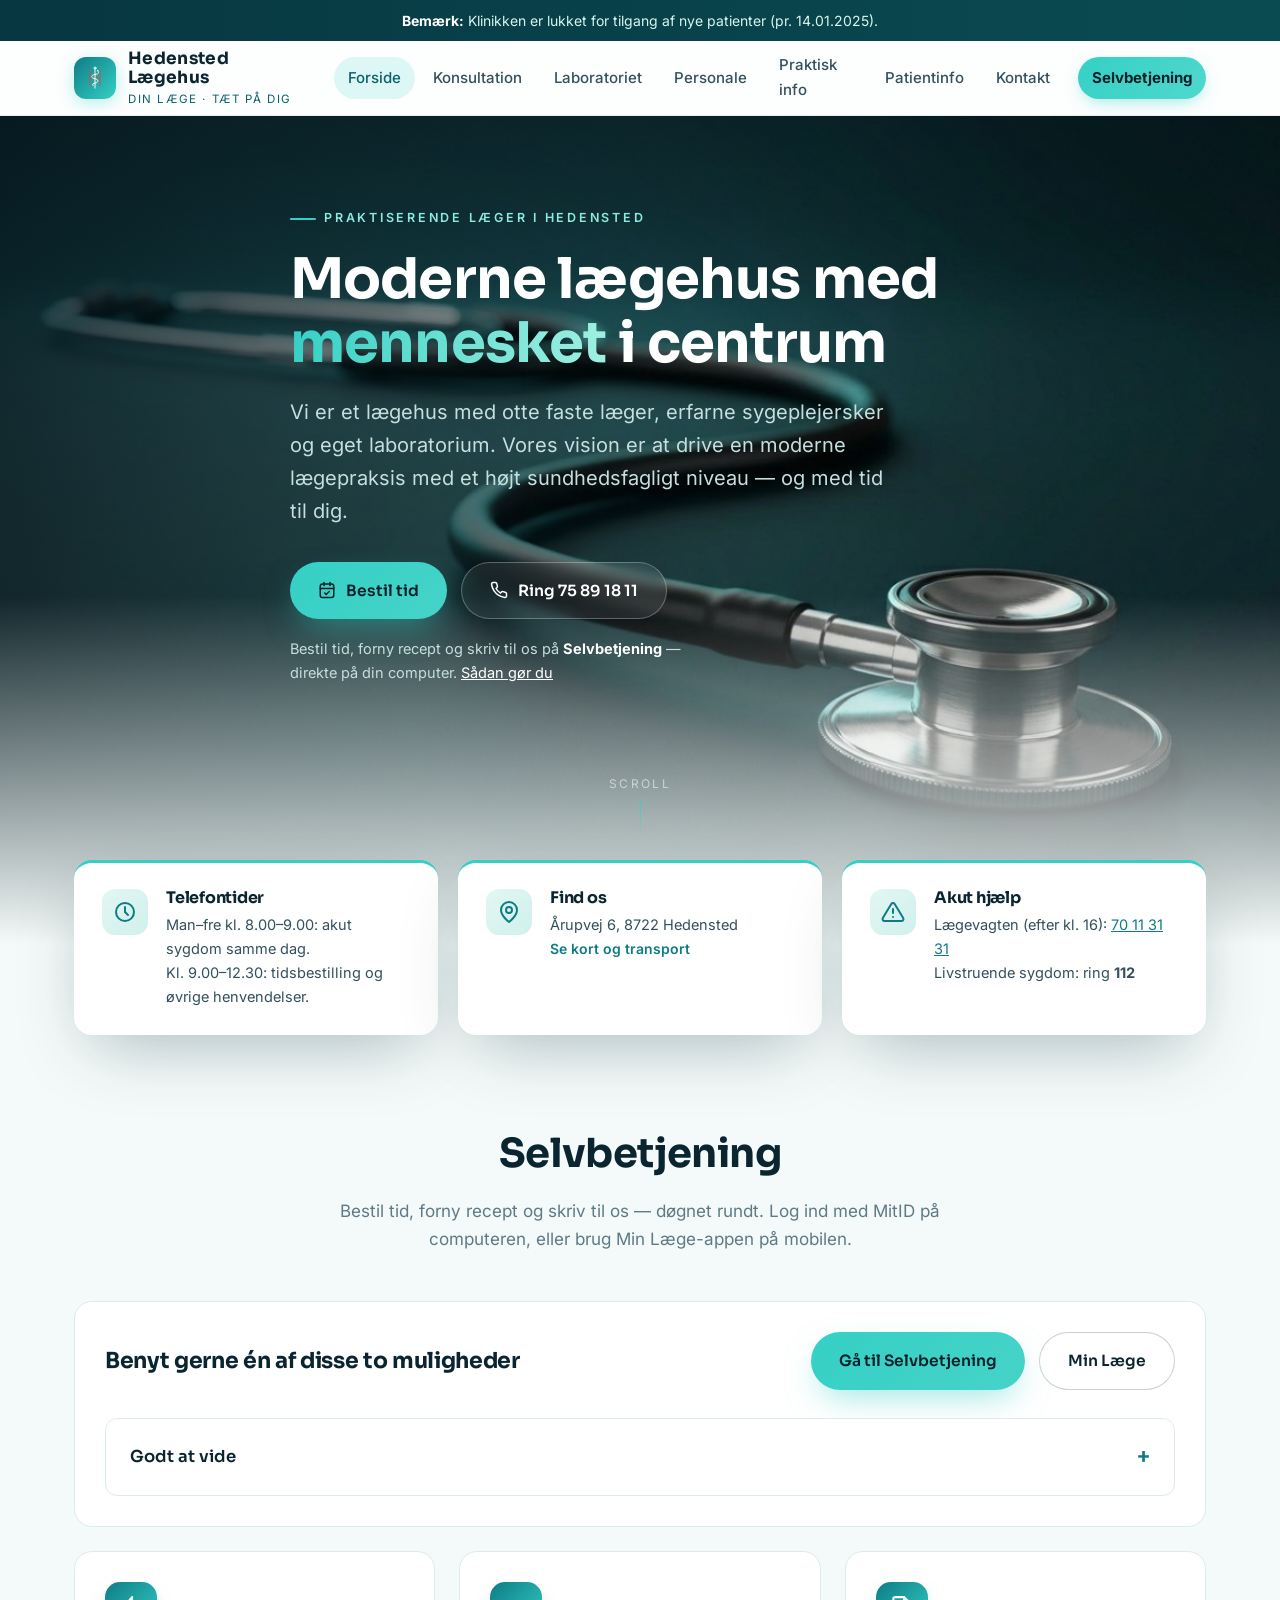
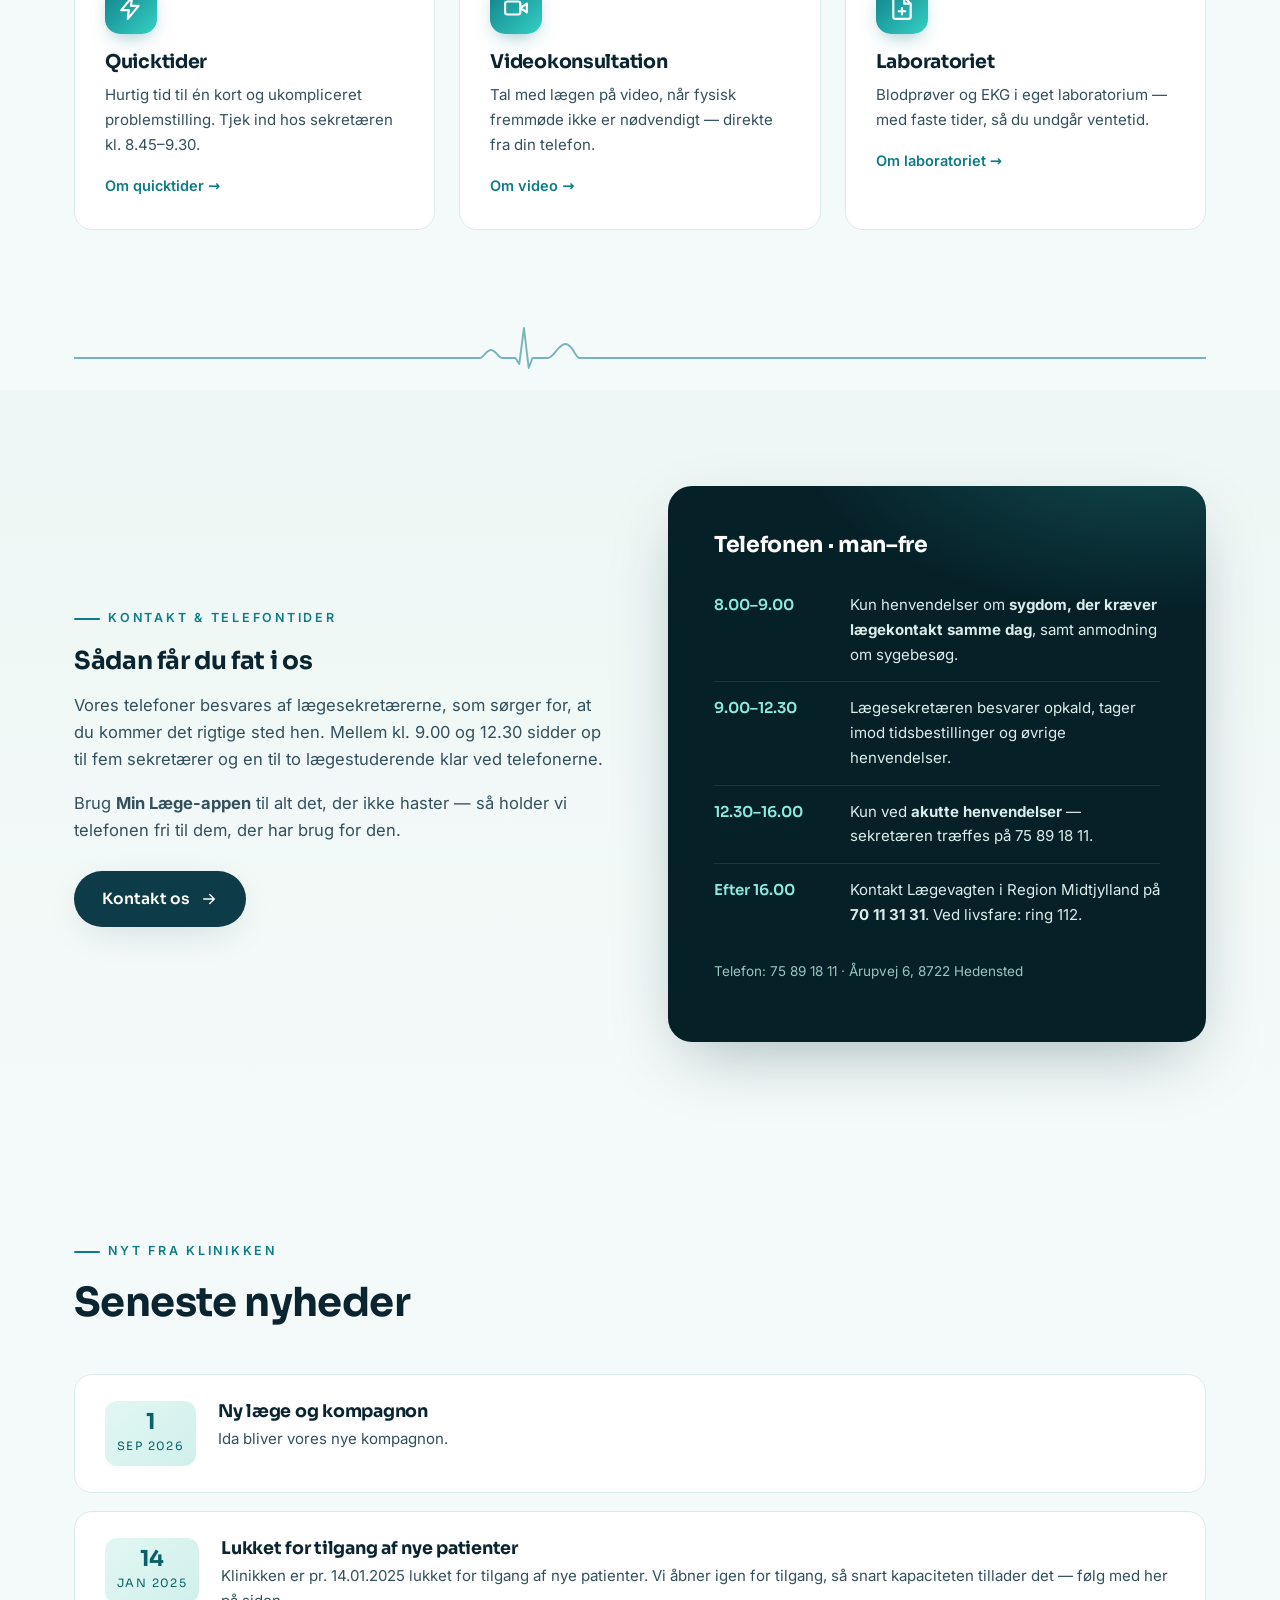
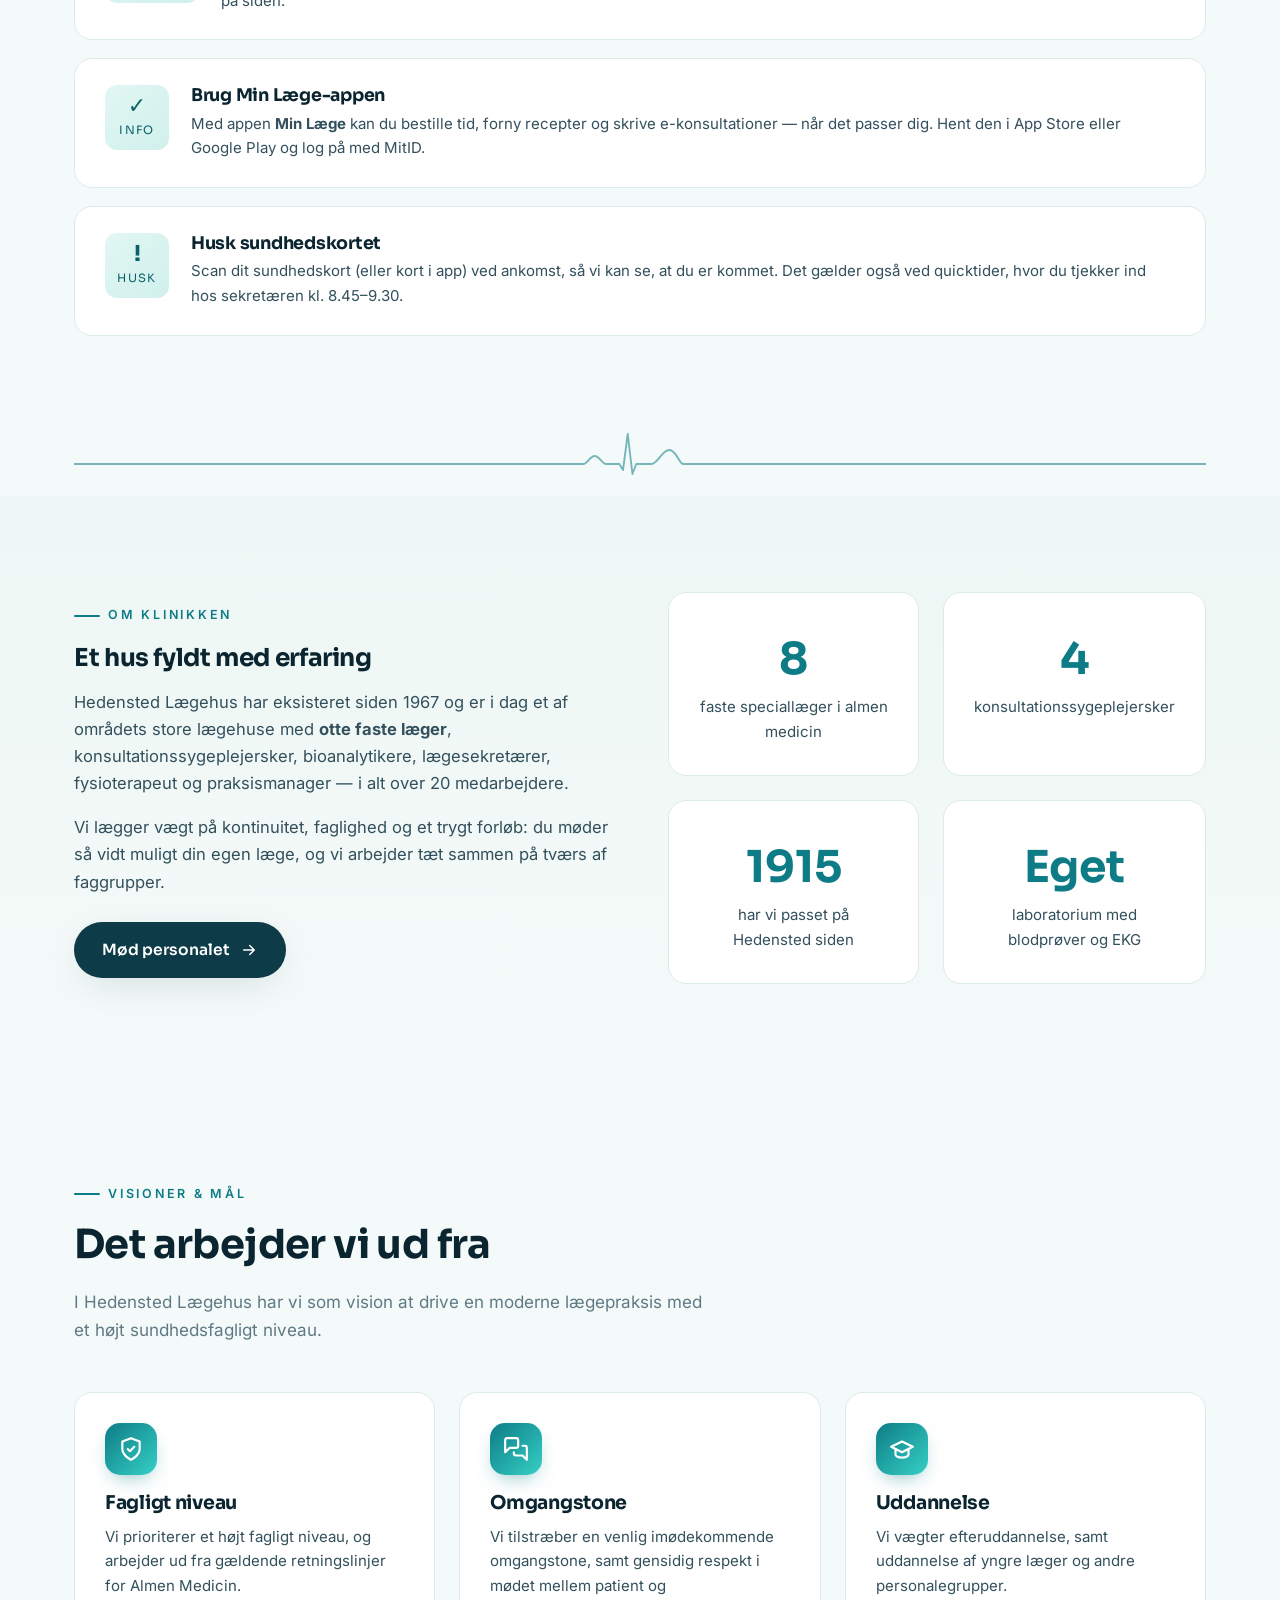
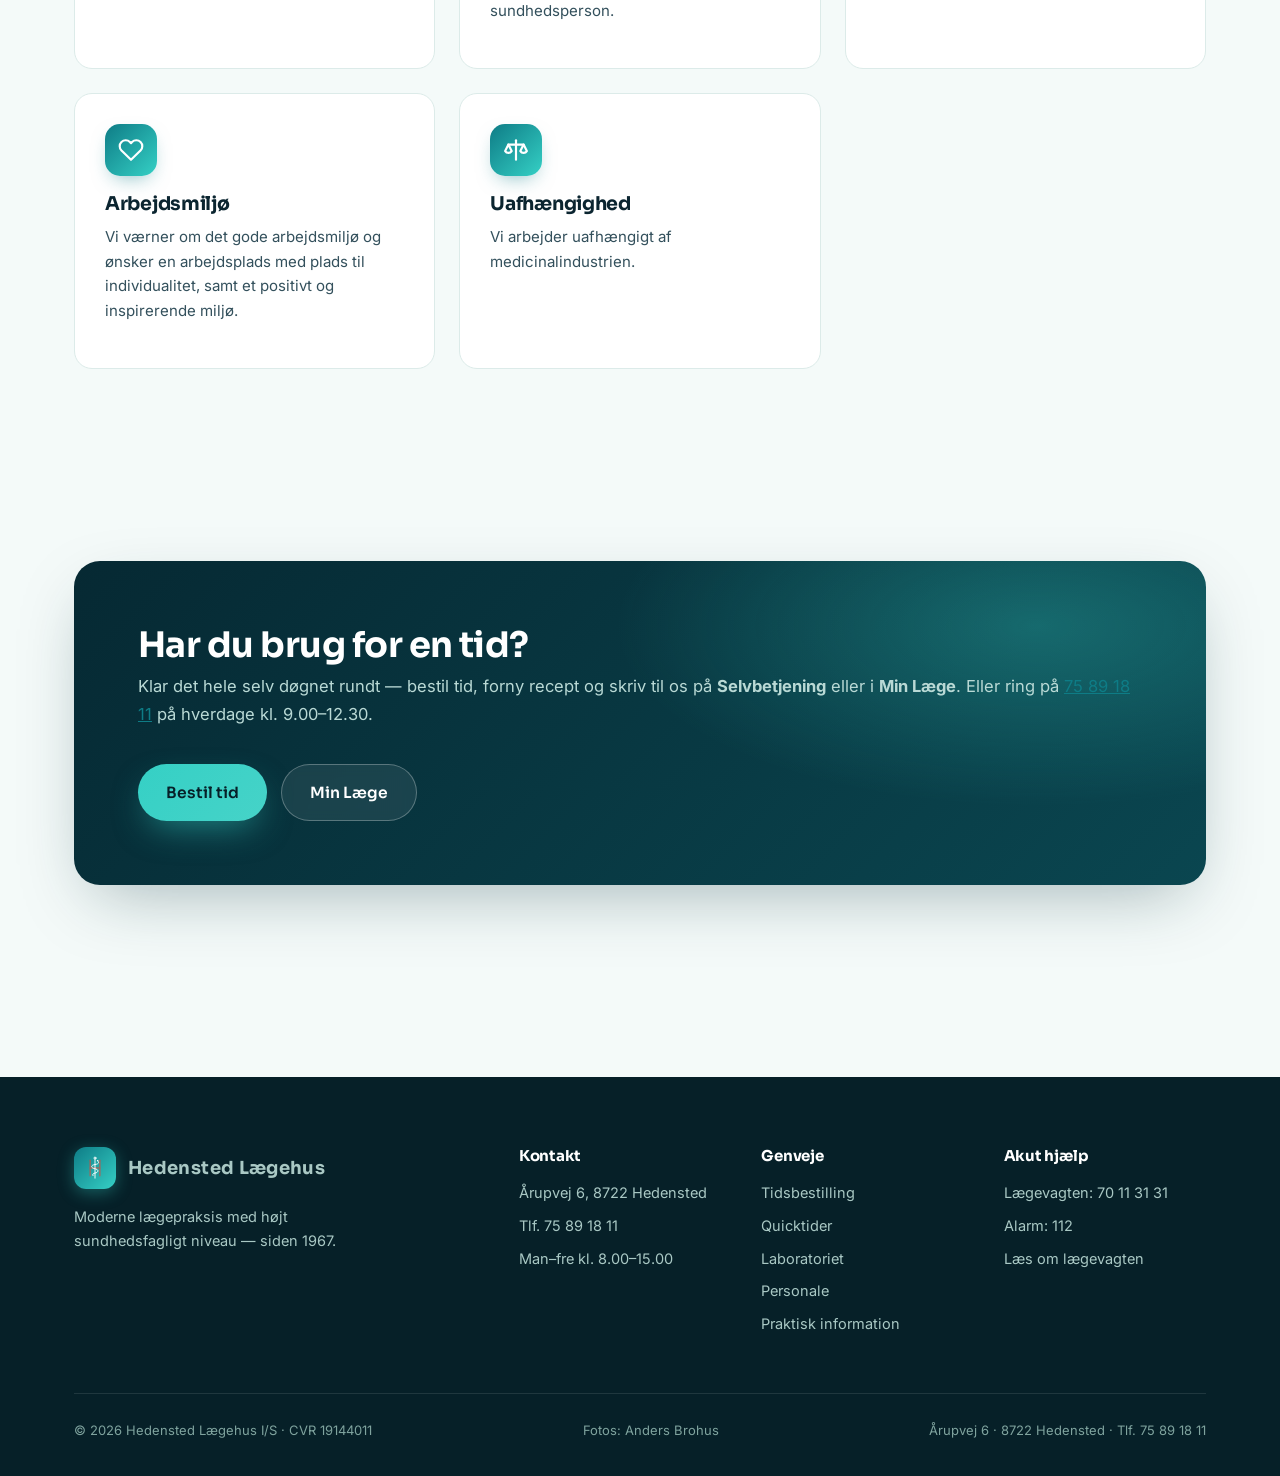
==== index.html @ 49f2733b "Logo: rødligt H-vandmærke bag æskulapstaven Staven er uændret (slank hvid streg); bag den ligger nu " ====
<!DOCTYPE html>
<html lang="da">
<head>
  <meta charset="utf-8">
  <meta name="viewport" content="width=device-width, initial-scale=1">
  <title>Hedensted Lægehus — Din praktiserende læge i Hedensted</title>
  <meta name="description" content="Hedensted Lægehus er en moderne lægepraksis på Årupvej 6 i Hedensted. Bestil tid, forny recept eller kontakt os på 75 89 18 11.">
  <link rel="icon" type="image/svg+xml" href="assets/favicon.svg">
  <link rel="stylesheet" href="css/fonts.css">
  <link rel="stylesheet" href="css/style.css">
</head>
<body>
  <a class="skip-link" href="#main">Spring til indhold</a>

  <div class="alert-bar" data-ticker>
    <strong>Bemærk:</strong> Klinikken er lukket for tilgang af nye patienter (pr. 14.01.2025).
  </div>

  <header class="site-header">
    <div class="wrap header-inner">
      <a class="brand" href="index.html">
        <span class="brand-mark" aria-hidden="true">
          <svg viewBox="0 0 40 52" fill="none" stroke-linecap="round" stroke-linejoin="round"><g stroke="#d24d3e" stroke-width="3.2" opacity="0.65"><path d="M9.5 9 V43"/><path d="M30.5 9 V43"/><path d="M9.5 26 H30.5"/></g><g stroke="#fff" stroke-width="2" transform="translate(8,0)"><circle cx="12" cy="4.5" r="2.2"/><path d="M12 6.7 V48"/><path d="M17.5 10.5 C22 13 20.5 17.5 12 18.5 C4.5 19.4 3 23.5 7 26 C10 27.8 16.5 27.5 18 31 C19.3 34.2 15.5 36.5 12 37 C8.5 37.5 5.5 39.5 7.5 42.5"/><circle cx="17.5" cy="10" r="0.4"/></g></svg>
        </span>
        <span class="brand-text">
          <span class="name">Hedensted Lægehus</span>
          <span class="tag">Din læge · tæt på dig</span>
        </span>
      </a>
      <button class="nav-toggle" aria-expanded="false" aria-label="Åbn menu">
        <svg viewBox="0 0 24 24" fill="none" stroke="currentColor" stroke-width="2" stroke-linecap="round"><path d="M4 7h16M4 12h16M4 17h16"/></svg>
      </button>
      <nav class="main-nav" aria-label="Hovedmenu">
        <a href="index.html">Forside</a>
        <a href="konsultation.html">Konsultation</a>
        <a href="laboratoriet.html">Laboratoriet</a>
        <a href="personale.html">Personale</a>
        <a href="praktisk.html">Praktisk info</a>
        <a href="patientinformation.html">Patientinfo</a>
        <a href="kontakt.html">Kontakt</a>
        <a class="nav-cta" href="https://patientportal.egclinea.com/?id=671" target="_blank" rel="noopener" data-link="selvbetjening">Selvbetjening</a>
      </nav>
    </div>
  </header>

  <main id="main">

    <!-- ===================== HERO ===================== -->
    <section class="hero hero-deep hero-photo">
      <div class="wrap">
        <div class="hero-content">
          <span class="eyebrow">Praktiserende læger i Hedensted</span>
          <h1>Moderne lægehus med <span class="accent">mennesket</span> i centrum</h1>
          <p class="lede" data-tekst="forside_hero_lede">Vi er et lægehus med otte faste læger, erfarne sygeplejersker og eget laboratorium. Vores vision er at drive en moderne lægepraksis med et højt sundhedsfagligt niveau — og med tid til dig.</p>
          <div class="hero-actions">
            <a class="btn btn-primary" href="https://patientportal.egclinea.com/?id=671" target="_blank" rel="noopener" data-link="selvbetjening">
              <svg viewBox="0 0 24 24" fill="none" stroke="currentColor" stroke-width="2" stroke-linecap="round" stroke-linejoin="round"><rect x="3" y="4" width="18" height="18" rx="3"/><path d="M16 2v4M8 2v4M3 10h18M9 16l2 2 4-4"/></svg>
              Bestil tid
            </a>
            <a class="btn btn-ghost" href="tel:75891811">
              <svg viewBox="0 0 24 24" fill="none" stroke="currentColor" stroke-width="2" stroke-linecap="round" stroke-linejoin="round"><path d="M22 16.9v3a2 2 0 0 1-2.2 2 19.8 19.8 0 0 1-8.6-3.1 19.5 19.5 0 0 1-6-6A19.8 19.8 0 0 1 2.1 4.2 2 2 0 0 1 4.1 2h3a2 2 0 0 1 2 1.7c.1 1 .4 2 .7 2.9a2 2 0 0 1-.5 2.1L8 10a16 16 0 0 0 6 6l1.3-1.3a2 2 0 0 1 2.1-.5c.9.3 1.9.6 2.9.7a2 2 0 0 1 1.7 2z"/></svg>
              Ring 75 89 18 11
            </a>
          </div>
          <p class="hero-help" style="margin-top:18px;font-size:14.5px;color:#c6dedd;max-width:48ch">Bestil tid, forny recept og skriv til os på <strong style="color:#fff">Selvbetjening</strong> — direkte på din computer. <a href="konsultation.html#tidsbestilling" style="color:#fff;text-decoration:underline">Sådan gør du</a></p>
        </div>
      </div>
      <a class="scroll-hint" href="#genveje">Scroll</a>
    </section>

    <!-- ===================== INFO-BAR ===================== -->
    <div class="info-bar wrap">
      <div class="info-grid">
        <div class="info-card reveal">
          <span class="ico" aria-hidden="true"><svg viewBox="0 0 24 24" fill="none" stroke="currentColor" stroke-width="2" stroke-linecap="round"><circle cx="12" cy="12" r="9"/><path d="M12 7v5l3 3"/></svg></span>
          <div>
            <h3>Telefontider</h3>
            <p>Man–fre kl. 8.00–9.00: akut sygdom samme dag.<br>Kl. 9.00–12.30: tidsbestilling og øvrige henvendelser.</p>
          </div>
        </div>
        <div class="info-card reveal reveal-d1">
          <span class="ico" aria-hidden="true"><svg viewBox="0 0 24 24" fill="none" stroke="currentColor" stroke-width="2" stroke-linecap="round" stroke-linejoin="round"><path d="M20 10c0 6-8 12-8 12s-8-6-8-12a8 8 0 0 1 16 0z"/><circle cx="12" cy="10" r="3"/></svg></span>
          <div>
            <h3>Find os</h3>
            <p>Årupvej 6, 8722 Hedensted<br><a class="more" href="kontakt.html#find-os">Se kort og transport</a></p>
          </div>
        </div>
        <div class="info-card reveal reveal-d2">
          <span class="ico" aria-hidden="true"><svg viewBox="0 0 24 24" fill="none" stroke="currentColor" stroke-width="2" stroke-linecap="round" stroke-linejoin="round"><path d="M10.3 3.9 1.8 18a2 2 0 0 0 1.7 3h17a2 2 0 0 0 1.7-3L13.7 3.9a2 2 0 0 0-3.4 0z"/><path d="M12 9v4M12 17h.01"/></svg></span>
          <div>
            <h3>Akut hjælp</h3>
            <p>Lægevagten (efter kl. 16): <a href="tel:70113131">70 11 31 31</a><br>Livstruende sygdom: ring <strong>112</strong></p>
          </div>
        </div>
      </div>
    </div>

    <!-- ===================== GENVEJE ===================== -->
    <section class="section" id="genveje">
      <div class="wrap">
        <div class="section-head center reveal">
          <h2>Selvbetjening</h2>
          <p>Bestil tid, forny recept og skriv til os — døgnet rundt. Log ind med MitID på computeren, eller brug Min Læge-appen på mobilen.</p>
        </div>
        <div class="card reveal" style="display:flex;flex-wrap:wrap;align-items:center;justify-content:space-between;gap:28px;margin-bottom:24px">
          <div style="flex:1 1 380px">
            <h3 style="font-size:22px;margin-bottom:0">Benyt gerne én af disse to muligheder</h3>
          </div>
          <div class="hero-actions">
            <a class="btn btn-primary" href="https://patientportal.egclinea.com/?id=671" target="_blank" rel="noopener" data-link="selvbetjening">Gå til Selvbetjening</a>
            <a class="btn btn-ghost" href="https://minlaegeapp.dk" target="_blank" rel="noopener" data-link="minlaege">Min Læge</a>
          </div>
          <div class="accordion" style="flex-basis:100%">
            <details>
              <summary>Godt at vide</summary>
              <div class="acc-body">
                <ul style="margin:0 0 10px;padding-left:20px">
                  <li><strong>E-konsultation:</strong> korte, præcise spørgsmål — ikke akutte henvendelser (der kan være nogle dages svartid).</li>
                  <li><strong>Receptfornyelse:</strong> bestil i god tid (et par dages ekspeditionstid); vanedannende medicin fornyes ved fremmøde.</li>
                  <li><strong>Tidsbestilling:</strong> beskriv kort dit ærinde; lægeerklæringer, attester og akutte tider bestilles pr. telefon på <a href="tel:75891811">75 89 18 11</a>.</li>
                </ul>
                <p style="margin:0">Læs mere under <a href="konsultation.html#tidsbestilling">Konsultation</a>.</p>
              </div>
            </details>
          </div>
        </div>
        <div class="card-grid">
          <div class="card reveal">
            <span class="ico" aria-hidden="true"><svg viewBox="0 0 24 24" fill="none" stroke="currentColor" stroke-width="2" stroke-linecap="round" stroke-linejoin="round"><path d="M13 2 3 14h7l-1 8 10-12h-7l1-8z"/></svg></span>
            <h3>Quicktider</h3>
            <p>Hurtig tid til én kort og ukompliceret problemstilling. Tjek ind hos sekretæren kl. 8.45–9.30.</p>
            <a class="more" href="konsultation.html#quicktider">Om quicktider</a>
          </div>
          <div class="card reveal reveal-d1">
            <span class="ico" aria-hidden="true"><svg viewBox="0 0 24 24" fill="none" stroke="currentColor" stroke-width="2" stroke-linecap="round" stroke-linejoin="round"><rect x="2" y="6" width="14" height="12" rx="2"/><path d="m22 8-6 4 6 4V8z"/></svg></span>
            <h3>Videokonsultation</h3>
            <p>Tal med lægen på video, når fysisk fremmøde ikke er nødvendigt — direkte fra din telefon.</p>
            <a class="more" href="konsultation.html#video">Om video</a>
          </div>
          <div class="card reveal reveal-d2">
            <span class="ico" aria-hidden="true"><svg viewBox="0 0 24 24" fill="none" stroke="currentColor" stroke-width="2" stroke-linecap="round" stroke-linejoin="round"><path d="M14 2v6h6M14 2H6a2 2 0 0 0-2 2v16a2 2 0 0 0 2 2h12a2 2 0 0 0 2-2V8l-6-6z"/><path d="M9 15h6M12 12v6"/></svg></span>
            <h3>Laboratoriet</h3>
            <p>Blodprøver og EKG i eget laboratorium — med faste tider, så du undgår ventetid.</p>
            <a class="more" href="laboratoriet.html">Om laboratoriet</a>
          </div>
        </div>
      </div>
    </section>

    <div class="ekg-divider" aria-hidden="true">
      <svg viewBox="0 0 1200 64" preserveAspectRatio="none">
        <path pathLength="1000" d="M0,32 H430 c4,0 7,-8 12,-8 c5,0 8,8 12,8 h14 l4,6 5,-36 5,40 4,-10 h16 c7,0 11,-14 19,-14 c8,0 10,14 15,14 H1200"/>
      </svg>
    </div>

    <!-- ===================== ÅBNINGSTIDER ===================== -->
    <section class="section tint" id="aabningstider">
      <div class="wrap split">
        <div class="reveal">
          <span class="eyebrow" style="color:var(--teal)">Kontakt & telefontider</span>
          <h2>Sådan får du fat i os</h2>
          <p style="color:var(--ink-soft)">Vores telefoner besvares af lægesekretærerne, som sørger for, at du kommer det rigtige sted hen. Mellem kl. 9.00 og 12.30 sidder op til fem sekretærer og en til to lægestuderende klar ved telefonerne.</p>
          <p style="color:var(--ink-soft)">Brug <strong>Min Læge-appen</strong> til alt det, der ikke haster — så holder vi telefonen fri til dem, der har brug for den.</p>
          <a class="btn btn-dark" href="kontakt.html" style="margin-top:10px">
            Kontakt os
            <svg viewBox="0 0 24 24" fill="none" stroke="currentColor" stroke-width="2" stroke-linecap="round" stroke-linejoin="round"><path d="M5 12h14M13 6l6 6-6 6"/></svg>
          </a>
        </div>
        <div class="hours-panel reveal reveal-d1">
          <h3>Telefonen · man–fre</h3>
          <ul class="hours-list" data-telefontider>
            <li><span class="time">8.00–9.00</span><span>Kun henvendelser om <strong>sygdom, der kræver lægekontakt samme dag</strong>, samt anmodning om sygebesøg.</span></li>
            <li><span class="time">9.00–12.30</span><span>Lægesekretæren besvarer opkald, tager imod tidsbestillinger og øvrige henvendelser.</span></li>
            <li><span class="time">12.30–16.00</span><span>Kun ved <strong>akutte henvendelser</strong> — sekretæren træffes på 75 89 18 11.</span></li>
            <li><span class="time">Efter 16.00</span><span>Kontakt Lægevagten i Region Midtjylland på <strong>70 11 31 31</strong>. Ved livsfare: ring 112.</span></li>
          </ul>
          <p class="hours-note">Telefon: 75 89 18 11 · Årupvej 6, 8722 Hedensted</p>
        </div>
      </div>
    </section>

    <!-- ===================== NYHEDER ===================== -->
    <section class="section" id="nyheder">
      <div class="wrap">
        <div class="section-head reveal">
          <span class="eyebrow">Nyt fra klinikken</span>
          <h2>Seneste nyheder</h2>
        </div>
        <!-- Nyhederne redigeres i js/data.js — ikke her -->
        <div class="news-stack" data-nyheder></div>
      </div>
    </section>

    <div class="ekg-divider" aria-hidden="true">
      <svg viewBox="0 0 1200 64" preserveAspectRatio="none">
        <path pathLength="1000" d="M0,32 H540 c4,0 7,-8 12,-8 c5,0 8,8 12,8 h14 l4,6 5,-36 5,40 4,-10 h16 c7,0 11,-14 19,-14 c8,0 10,14 15,14 H1200"/>
      </svg>
    </div>

    <!-- ===================== OM / PERSONALE-TEASER ===================== -->
    <section class="section tint" id="om">
      <div class="wrap split">
        <div class="reveal">
          <span class="eyebrow" style="color:var(--teal)">Om klinikken</span>
          <h2>Et hus fyldt med erfaring</h2>
          <p style="color:var(--ink-soft)" data-tekst="forside_om_1">Hedensted Lægehus har eksisteret siden 1967 og er i dag et af områdets store lægehuse med <strong>otte faste læger</strong>, konsultationssygeplejersker, bioanalytikere, lægesekretærer, fysioterapeut og praksismanager — i alt over 20 medarbejdere.</p>
          <p style="color:var(--ink-soft)" data-tekst="forside_om_2">Vi lægger vægt på kontinuitet, faglighed og et trygt forløb: du møder så vidt muligt din egen læge, og vi arbejder tæt sammen på tværs af faggrupper.</p>
          <a class="btn btn-dark" href="personale.html" style="margin-top:10px">
            Mød personalet
            <svg viewBox="0 0 24 24" fill="none" stroke="currentColor" stroke-width="2" stroke-linecap="round" stroke-linejoin="round"><path d="M5 12h14M13 6l6 6-6 6"/></svg>
          </a>
        </div>
        <div class="card-grid cols-2 reveal reveal-d1">
          <div class="card" style="text-align:center">
            <div style="font-family:var(--font-head);font-size:44px;font-weight:700;color:var(--teal)" data-count="8">8</div>
            <p style="margin:0">faste speciallæger i almen medicin</p>
          </div>
          <div class="card" style="text-align:center">
            <div style="font-family:var(--font-head);font-size:44px;font-weight:700;color:var(--teal)" data-count="4">4</div>
            <p style="margin:0">konsultationssygeplejersker</p>
          </div>
          <div class="card" style="text-align:center">
            <div style="font-family:var(--font-head);font-size:44px;font-weight:700;color:var(--teal)" data-count="1967">1967</div>
            <p style="margin:0">har vi passet på Hedensted siden</p>
          </div>
          <div class="card" style="text-align:center">
            <div style="font-family:var(--font-head);font-size:44px;font-weight:700;color:var(--teal)">Eget</div>
            <p style="margin:0">laboratorium med blodprøver og EKG</p>
          </div>
        </div>
      </div>
    </section>

    <!-- ===================== VISIONER & MÅL ===================== -->
    <section class="section" id="visioner">
      <div class="wrap">
        <div class="section-head reveal">
          <span class="eyebrow">Visioner &amp; mål</span>
          <h2>Det arbejder vi ud fra</h2>
          <p>I Hedensted Lægehus har vi som vision at drive en moderne lægepraksis med et højt sundhedsfagligt niveau.</p>
        </div>
        <div class="card-grid">
          <div class="card reveal">
            <span class="ico" aria-hidden="true"><svg viewBox="0 0 24 24" fill="none" stroke="currentColor" stroke-width="2" stroke-linecap="round" stroke-linejoin="round"><path d="M12 22s8-4 8-10V5l-8-3-8 3v7c0 6 8 10 8 10z"/><path d="m9 12 2 2 4-4"/></svg></span>
            <h3>Fagligt niveau</h3>
            <p>Vi prioriterer et højt fagligt niveau, og arbejder ud fra gældende retningslinjer for Almen Medicin.</p>
          </div>
          <div class="card reveal reveal-d1">
            <span class="ico" aria-hidden="true"><svg viewBox="0 0 24 24" fill="none" stroke="currentColor" stroke-width="2" stroke-linecap="round" stroke-linejoin="round"><path d="M14 9a2 2 0 0 1-2 2H6l-4 4V4a2 2 0 0 1 2-2h8a2 2 0 0 1 2 2v5z"/><path d="M18 9h2a2 2 0 0 1 2 2v11l-4-4h-6a2 2 0 0 1-2-2v-1"/></svg></span>
            <h3>Omgangstone</h3>
            <p>Vi tilstræber en venlig imødekommende omgangstone, samt gensidig respekt i mødet mellem patient og sundhedsperson.</p>
          </div>
          <div class="card reveal reveal-d2">
            <span class="ico" aria-hidden="true"><svg viewBox="0 0 24 24" fill="none" stroke="currentColor" stroke-width="2" stroke-linecap="round" stroke-linejoin="round"><path d="M22 10 12 5 2 10l10 5 10-5z"/><path d="M6 12v5c0 1.7 2.7 3 6 3s6-1.3 6-3v-5"/></svg></span>
            <h3>Uddannelse</h3>
            <p>Vi vægter efteruddannelse, samt uddannelse af yngre læger og andre personalegrupper.</p>
          </div>
          <div class="card reveal">
            <span class="ico" aria-hidden="true"><svg viewBox="0 0 24 24" fill="none" stroke="currentColor" stroke-width="2" stroke-linecap="round" stroke-linejoin="round"><path d="M20.8 4.6a5.5 5.5 0 0 0-7.8 0L12 5.7l-1-1.1a5.5 5.5 0 0 0-7.8 7.8l1 1L12 21l7.8-7.6 1-1a5.5 5.5 0 0 0 0-7.8z"/></svg></span>
            <h3>Arbejdsmiljø</h3>
            <p>Vi værner om det gode arbejdsmiljø og ønsker en arbejdsplads med plads til individualitet, samt et positivt og inspirerende miljø.</p>
          </div>
          <div class="card reveal reveal-d1">
            <span class="ico" aria-hidden="true"><svg viewBox="0 0 24 24" fill="none" stroke="currentColor" stroke-width="2" stroke-linecap="round" stroke-linejoin="round"><path d="M12 3v18"/><path d="M5 7h14"/><path d="m5 7-3 6a3.5 3.5 0 0 0 6 0L5 7z"/><path d="m19 7-3 6a3.5 3.5 0 0 0 6 0l-3-6z"/></svg></span>
            <h3>Uafhængighed</h3>
            <p>Vi arbejder uafhængigt af medicinalindustrien.</p>
          </div>
        </div>
      </div>
    </section>

    <!-- ===================== CTA ===================== -->
    <section class="section">
      <div class="wrap">
        <div class="cta-band reveal">
          <div>
            <h2>Har du brug for en tid?</h2>
            <p>Klar det hele selv døgnet rundt — bestil tid, forny recept og skriv til os på <strong>Selvbetjening</strong> eller i <strong>Min Læge</strong>. Eller ring på <a href="tel:75891811">75 89 18 11</a> på hverdage kl. 9.00–12.30.</p>
          </div>
          <div class="hero-actions">
            <a class="btn btn-primary" href="https://patientportal.egclinea.com/?id=671" target="_blank" rel="noopener" data-link="selvbetjening">Bestil tid</a>
            <a class="btn btn-ghost" href="https://minlaegeapp.dk" target="_blank" rel="noopener" data-link="minlaege">Min Læge</a>
          </div>
        </div>
      </div>
    </section>

  </main>

  <!-- ===================== FOOTER ===================== -->
  <footer class="site-footer">
    <div class="wrap">
      <div class="footer-grid">
        <div class="footer-brand">
          <a class="brand" href="index.html">
            <span class="brand-mark" aria-hidden="true">
              <svg viewBox="0 0 40 52" fill="none" stroke-linecap="round" stroke-linejoin="round"><g stroke="#d24d3e" stroke-width="3.2" opacity="0.65"><path d="M9.5 9 V43"/><path d="M30.5 9 V43"/><path d="M9.5 26 H30.5"/></g><g stroke="#fff" stroke-width="2" transform="translate(8,0)"><circle cx="12" cy="4.5" r="2.2"/><path d="M12 6.7 V48"/><path d="M17.5 10.5 C22 13 20.5 17.5 12 18.5 C4.5 19.4 3 23.5 7 26 C10 27.8 16.5 27.5 18 31 C19.3 34.2 15.5 36.5 12 37 C8.5 37.5 5.5 39.5 7.5 42.5"/><circle cx="17.5" cy="10" r="0.4"/></g></svg>
            </span>
            <span class="brand-text"><span class="name">Hedensted Lægehus</span></span>
          </a>
          <p>Moderne lægepraksis med højt sundhedsfagligt niveau — siden 1967.</p>
        </div>
        <div>
          <h4>Kontakt</h4>
          <ul>
            <li><span data-kontakt="adresse">Årupvej 6</span>, <span data-kontakt="postnr_by">8722 Hedensted</span></li>
            <li>Tlf. <a href="tel:75891811" data-kontakt="telefon">75 89 18 11</a></li>
            <li data-aabning>Man–fre kl. 8.00–15.00</li>
          </ul>
        </div>
        <div>
          <h4>Genveje</h4>
          <ul>
            <li><a href="konsultation.html#tidsbestilling">Tidsbestilling</a></li>
            <li><a href="konsultation.html#quicktider">Quicktider</a></li>
            <li><a href="laboratoriet.html">Laboratoriet</a></li>
            <li><a href="personale.html">Personale</a></li>
            <li><a href="praktisk.html">Praktisk information</a></li>
          </ul>
        </div>
        <div>
          <h4>Akut hjælp</h4>
          <ul>
            <li>Lægevagten: <a href="tel:70113131" data-kontakt="laegevagt">70 11 31 31</a></li>
            <li><a href="tel:112">Alarm: 112</a></li>
            <li><a href="praktisk.html#laegevagten">Læs om lægevagten</a></li>
          </ul>
        </div>
      </div>
      <div class="footer-bottom">
        <span>© 2026 Hedensted Lægehus I/S · CVR <span data-kontakt="cvr">19144011</span></span>
        <span>Fotos: Anders Brohus</span>
        <span><span data-kontakt="adresse">Årupvej 6</span> · <span data-kontakt="postnr_by">8722 Hedensted</span> · Tlf. <span data-kontakt="telefon">75 89 18 11</span></span>
      </div>
    </div>
  </footer>

  <script src="js/data.js" defer></script>
  <script src="js/main.js" defer></script>
</body>
</html>
---- css/fonts.css ----
/* Lokale skrifttyper (Inter + Sora) — vendored fra Google Fonts,
   så hjemmesiden er 100% selvforsynende og ikke afhænger af Google.
   Kun latin + latin-ext subsets (dækker dansk æøå). */

@font-face {
  font-family: 'Inter';
  font-style: normal;
  font-weight: 400;
  font-display: swap;
  src: url(../assets/fonts/inter-400-latin-ext.woff2) format('woff2');
  unicode-range: U+0100-02BA, U+02BD-02C5, U+02C7-02CC, U+02CE-02D7, U+02DD-02FF, U+0304, U+0308, U+0329, U+1D00-1DBF, U+1E00-1E9F, U+1EF2-1EFF, U+2020, U+20A0-20AB, U+20AD-20C0, U+2113, U+2C60-2C7F, U+A720-A7FF;
}

@font-face {
  font-family: 'Inter';
  font-style: normal;
  font-weight: 400;
  font-display: swap;
  src: url(../assets/fonts/inter-400-latin.woff2) format('woff2');
  unicode-range: U+0000-00FF, U+0131, U+0152-0153, U+02BB-02BC, U+02C6, U+02DA, U+02DC, U+0304, U+0308, U+0329, U+2000-206F, U+20AC, U+2122, U+2191, U+2193, U+2212, U+2215, U+FEFF, U+FFFD;
}

@font-face {
  font-family: 'Inter';
  font-style: normal;
  font-weight: 500;
  font-display: swap;
  src: url(../assets/fonts/inter-500-latin-ext.woff2) format('woff2');
  unicode-range: U+0100-02BA, U+02BD-02C5, U+02C7-02CC, U+02CE-02D7, U+02DD-02FF, U+0304, U+0308, U+0329, U+1D00-1DBF, U+1E00-1E9F, U+1EF2-1EFF, U+2020, U+20A0-20AB, U+20AD-20C0, U+2113, U+2C60-2C7F, U+A720-A7FF;
}

@font-face {
  font-family: 'Inter';
  font-style: normal;
  font-weight: 500;
  font-display: swap;
  src: url(../assets/fonts/inter-500-latin.woff2) format('woff2');
  unicode-range: U+0000-00FF, U+0131, U+0152-0153, U+02BB-02BC, U+02C6, U+02DA, U+02DC, U+0304, U+0308, U+0329, U+2000-206F, U+20AC, U+2122, U+2191, U+2193, U+2212, U+2215, U+FEFF, U+FFFD;
}

@font-face {
  font-family: 'Inter';
  font-style: normal;
  font-weight: 600;
  font-display: swap;
  src: url(../assets/fonts/inter-600-latin-ext.woff2) format('woff2');
  unicode-range: U+0100-02BA, U+02BD-02C5, U+02C7-02CC, U+02CE-02D7, U+02DD-02FF, U+0304, U+0308, U+0329, U+1D00-1DBF, U+1E00-1E9F, U+1EF2-1EFF, U+2020, U+20A0-20AB, U+20AD-20C0, U+2113, U+2C60-2C7F, U+A720-A7FF;
}

@font-face {
  font-family: 'Inter';
  font-style: normal;
  font-weight: 600;
  font-display: swap;
  src: url(../assets/fonts/inter-600-latin.woff2) format('woff2');
  unicode-range: U+0000-00FF, U+0131, U+0152-0153, U+02BB-02BC, U+02C6, U+02DA, U+02DC, U+0304, U+0308, U+0329, U+2000-206F, U+20AC, U+2122, U+2191, U+2193, U+2212, U+2215, U+FEFF, U+FFFD;
}

@font-face {
  font-family: 'Inter';
  font-style: normal;
  font-weight: 700;
  font-display: swap;
  src: url(../assets/fonts/inter-700-latin-ext.woff2) format('woff2');
  unicode-range: U+0100-02BA, U+02BD-02C5, U+02C7-02CC, U+02CE-02D7, U+02DD-02FF, U+0304, U+0308, U+0329, U+1D00-1DBF, U+1E00-1E9F, U+1EF2-1EFF, U+2020, U+20A0-20AB, U+20AD-20C0, U+2113, U+2C60-2C7F, U+A720-A7FF;
}

@font-face {
  font-family: 'Inter';
  font-style: normal;
  font-weight: 700;
  font-display: swap;
  src: url(../assets/fonts/inter-700-latin.woff2) format('woff2');
  unicode-range: U+0000-00FF, U+0131, U+0152-0153, U+02BB-02BC, U+02C6, U+02DA, U+02DC, U+0304, U+0308, U+0329, U+2000-206F, U+20AC, U+2122, U+2191, U+2193, U+2212, U+2215, U+FEFF, U+FFFD;
}

@font-face {
  font-family: 'Sora';
  font-style: normal;
  font-weight: 400;
  font-display: swap;
  src: url(../assets/fonts/sora-400-latin-ext.woff2) format('woff2');
  unicode-range: U+0100-02BA, U+02BD-02C5, U+02C7-02CC, U+02CE-02D7, U+02DD-02FF, U+0304, U+0308, U+0329, U+1D00-1DBF, U+1E00-1E9F, U+1EF2-1EFF, U+2020, U+20A0-20AB, U+20AD-20C0, U+2113, U+2C60-2C7F, U+A720-A7FF;
}

@font-face {
  font-family: 'Sora';
  font-style: normal;
  font-weight: 400;
  font-display: swap;
  src: url(../assets/fonts/sora-400-latin.woff2) format('woff2');
  unicode-range: U+0000-00FF, U+0131, U+0152-0153, U+02BB-02BC, U+02C6, U+02DA, U+02DC, U+0304, U+0308, U+0329, U+2000-206F, U+20AC, U+2122, U+2191, U+2193, U+2212, U+2215, U+FEFF, U+FFFD;
}

@font-face {
  font-family: 'Sora';
  font-style: normal;
  font-weight: 600;
  font-display: swap;
  src: url(../assets/fonts/sora-600-latin-ext.woff2) format('woff2');
  unicode-range: U+0100-02BA, U+02BD-02C5, U+02C7-02CC, U+02CE-02D7, U+02DD-02FF, U+0304, U+0308, U+0329, U+1D00-1DBF, U+1E00-1E9F, U+1EF2-1EFF, U+2020, U+20A0-20AB, U+20AD-20C0, U+2113, U+2C60-2C7F, U+A720-A7FF;
}

@font-face {
  font-family: 'Sora';
  font-style: normal;
  font-weight: 600;
  font-display: swap;
  src: url(../assets/fonts/sora-600-latin.woff2) format('woff2');
  unicode-range: U+0000-00FF, U+0131, U+0152-0153, U+02BB-02BC, U+02C6, U+02DA, U+02DC, U+0304, U+0308, U+0329, U+2000-206F, U+20AC, U+2122, U+2191, U+2193, U+2212, U+2215, U+FEFF, U+FFFD;
}

@font-face {
  font-family: 'Sora';
  font-style: normal;
  font-weight: 700;
  font-display: swap;
  src: url(../assets/fonts/sora-700-latin-ext.woff2) format('woff2');
  unicode-range: U+0100-02BA, U+02BD-02C5, U+02C7-02CC, U+02CE-02D7, U+02DD-02FF, U+0304, U+0308, U+0329, U+1D00-1DBF, U+1E00-1E9F, U+1EF2-1EFF, U+2020, U+20A0-20AB, U+20AD-20C0, U+2113, U+2C60-2C7F, U+A720-A7FF;
}

@font-face {
  font-family: 'Sora';
  font-style: normal;
  font-weight: 700;
  font-display: swap;
  src: url(../assets/fonts/sora-700-latin.woff2) format('woff2');
  unicode-range: U+0000-00FF, U+0131, U+0152-0153, U+02BB-02BC, U+02C6, U+02DA, U+02DC, U+0304, U+0308, U+0329, U+2000-206F, U+20AC, U+2122, U+2191, U+2193, U+2212, U+2215, U+FEFF, U+FFFD;
}
---- css/style.css ----
/* ============================================================
   HEDENSTED LÆGEHUS — Design system
   Moderne, roligt og sundhedsfagligt udtryk.
   ============================================================ */

:root {
  /* Farver */
  --ink: #0b2530;
  --ink-soft: #33505c;
  --ink-muted: #5f7a85;
  --sea-deep: #062028;
  --sea: #0d3b47;
  --teal: #0e7c86;
  --teal-dark: #0a616a;
  --mint: #35d0c5;
  --mint-soft: #8ceade;
  --paper: #f4faf9;
  --card: #ffffff;
  --line: #dcebe9;
  --amber: #f4b942;
  --coral: #ff7a66;

  /* Typografi */
  --font-head: "Sora", "Avenir Next", "Segoe UI", system-ui, sans-serif;
  --font-body: "Inter", "Segoe UI", system-ui, -apple-system, sans-serif;

  /* Geometri */
  --radius: 18px;
  --radius-sm: 12px;
  --shadow: 0 10px 40px -12px rgba(6, 45, 55, 0.18);
  --shadow-lg: 0 24px 70px -20px rgba(6, 45, 55, 0.35);
  --wrap: 1180px;
}

*, *::before, *::after { box-sizing: border-box; }

/* Ingen global scroll-behavior: smooth — den ville også animere browserens
   automatiske spring til #anker ved sideindlæsning ("glidetur fra toppen").
   Bløde spring ved klik på samme side håndteres i js/main.js. */
@media (prefers-reduced-motion: reduce) {
  *, *::before, *::after { animation-duration: 0.01ms !important; transition-duration: 0.01ms !important; }
}

body {
  margin: 0;
  font-family: var(--font-body);
  font-size: 16.5px;
  line-height: 1.65;
  color: var(--ink);
  background: var(--paper);
  -webkit-font-smoothing: antialiased;
}

img { max-width: 100%; display: block; }
a { color: var(--teal); }

h1, h2, h3, h4 {
  font-family: var(--font-head);
  line-height: 1.15;
  color: var(--ink);
  margin: 0 0 0.5em;
  letter-spacing: -0.015em;
}
/* Lange danske sammensatte ord (fx "Konsultationssygeplejersker") må
   ikke stikke ud af smalle skærme: automatisk orddeling, med hårdt
   ordbrud som fallback hvor browseren ikke kan dele på dansk */
@media (max-width: 640px) {
  h1, h2, h3 {
    -webkit-hyphens: auto;
    hyphens: auto;
    overflow-wrap: break-word;
  }
}

.wrap { max-width: var(--wrap); margin: 0 auto; padding: 0 24px; }

/* ---------- Skip link ---------- */
.skip-link {
  position: absolute; left: -999px; top: 8px; z-index: 200;
  background: var(--ink); color: #fff; padding: 10px 18px; border-radius: 8px;
}
.skip-link:focus { left: 8px; }

/* ---------- Alert-banner ---------- */
.alert-bar {
  background: linear-gradient(90deg, #073741, #0a4b52);
  color: #d8f5ef;
  font-size: 14px;
  text-align: center;
  padding: 9px 18px;
  overflow: hidden;
}
.alert-bar strong { color: #fff; }
.alert-bar a { color: #8ceade; }

/* Nyhedsstream: beskederne glider blødt ind og ud */
.ticker-item {
  display: inline-block;
  animation: tickerIn 0.4s ease;
  transition: opacity 0.35s ease, transform 0.35s ease;
}
.ticker-item.out { opacity: 0; transform: translateY(-9px); }
@keyframes tickerIn {
  from { opacity: 0; transform: translateY(9px); }
}

/* Anker-links (#sektion) lander under den faste header i stedet for skjult bag den */
html {
  scroll-padding-top: 84px;
  /* Stop mobil-browseres automatiske opskalering af tekst — den fik
     bl.a. header-brandet til at vokse og ombryde på iPhone */
  -webkit-text-size-adjust: 100%;
  text-size-adjust: 100%;
}

/* ---------- Header ---------- */
.site-header {
  position: sticky; top: 0; z-index: 100;
  backdrop-filter: blur(14px);
  -webkit-backdrop-filter: blur(14px);
  background: rgba(255, 255, 255, 0.78);
  border-bottom: 1px solid rgba(11, 37, 48, 0.08);
  transition: background 0.3s ease;
}
.header-inner {
  display: flex; align-items: center; justify-content: space-between;
  gap: 24px; min-height: 74px;
}
.brand {
  display: flex; align-items: center; gap: 12px;
  text-decoration: none; color: #fff;
}
.site-header .brand { color: var(--ink); }
.site-header .brand-text .tag { color: var(--teal-dark); }
.brand-mark {
  width: 42px; height: 42px; flex: none;
  display: grid; place-items: center;
  background: linear-gradient(135deg, var(--teal), var(--mint));
  border-radius: 12px;
  box-shadow: 0 4px 16px rgba(53, 208, 197, 0.35);
}
.brand-mark svg { width: 24px; height: 24px; }
.brand-text { line-height: 1.1; }
.brand-text .name {
  font-family: var(--font-head); font-weight: 700; font-size: 17px;
  letter-spacing: 0.02em; display: block;
}
.brand-text .tag { font-size: 11.5px; color: var(--mint-soft); letter-spacing: 0.14em; text-transform: uppercase; }

.main-nav { display: flex; align-items: center; gap: 4px; }
.main-nav a {
  color: var(--ink-soft); text-decoration: none; font-size: 15px; font-weight: 500;
  padding: 9px 14px; border-radius: 999px;
  transition: background 0.2s, color 0.2s;
}
.main-nav a:hover { background: rgba(14, 124, 134, 0.08); color: var(--ink); }
.main-nav a[aria-current="page"] { background: rgba(53, 208, 197, 0.16); color: var(--teal-dark); }

.nav-cta {
  margin-left: 10px;
  background: linear-gradient(135deg, var(--mint), #4fd8ce);
  color: var(--sea-deep) !important;
  font-weight: 700 !important;
  box-shadow: 0 6px 18px -6px rgba(53, 208, 197, 0.6);
}
.nav-cta:hover { filter: brightness(1.06); background: linear-gradient(135deg, var(--mint), #4fd8ce) !important; }

.nav-toggle {
  display: none;
  background: none; border: 1px solid rgba(11,37,48,0.2); border-radius: 10px;
  width: 44px; height: 44px; cursor: pointer; color: var(--ink);
}
.nav-toggle svg { width: 22px; height: 22px; }

@media (max-width: 920px) {
  .nav-toggle { display: grid; place-items: center; }
  .main-nav {
    position: absolute; top: 100%; left: 0; right: 0;
    flex-direction: column; align-items: stretch; gap: 2px;
    background: rgba(255, 255, 255, 0.97);
    padding: 12px 20px 20px;
    border-bottom: 1px solid rgba(11, 37, 48, 0.1);
    display: none;
  }
  .main-nav.open { display: flex; }
  .main-nav a { padding: 13px 16px; border-radius: 12px; }
  .nav-cta { margin-left: 0; text-align: center; margin-top: 8px; }
}
/* Kompakt header på mobil: navnet på én linje, undertitlen væk,
   mindre mærke — brandet fyldte ellers tre linjer på smalle skærme */
@media (max-width: 640px) {
  .header-inner { min-height: 58px; gap: 12px; }
  .brand-mark { width: 34px; height: 34px; border-radius: 10px; }
  .brand-mark svg { width: 20px; height: 20px; }
  .brand-text .name { font-size: 16px; white-space: nowrap; }
  .brand-text .tag { display: none; }
}

/* ---------- Hero ---------- */
.hero {
  position: relative;
  min-height: 92vh;
  display: flex; align-items: center;
  color: var(--ink);
  overflow: hidden;
  background:
    radial-gradient(1100px 600px at 78% 18%, rgba(53, 208, 197, 0.2), transparent 60%),
    radial-gradient(800px 500px at 8% 20%, rgba(246, 220, 200, 0.35), transparent 55%),
    radial-gradient(900px 700px at 15% 90%, rgba(207, 196, 232, 0.28), transparent 55%),
    linear-gradient(168deg, #fbfdfd 0%, #eef8f4 46%, #e4f3ed 100%);
}
.hero.hero-sub { min-height: 44vh; align-items: flex-end; padding-bottom: 56px; }

/* Mørk, cinematisk hero-variant — resten af siden forbliver lys */
.hero.hero-deep {
  color: #fff;
  background:
    radial-gradient(1100px 600px at 78% 18%, rgba(210, 60, 50, 0.18), transparent 60%),
    radial-gradient(900px 700px at 12% 85%, rgba(53, 208, 197, 0.14), transparent 55%),
    linear-gradient(168deg, #051d24 0%, #072a33 46%, #0a323b 100%);
}
.hero.hero-deep::after {
  background: linear-gradient(180deg, rgba(4,26,33,0.3) 0%, transparent 28%, transparent 58%, rgba(244,250,249,1) 100%);
}
.hero.hero-deep h1 { color: #fff; }
.hero.hero-deep h1 .accent {
  background: linear-gradient(92deg, var(--mint), #9ff0e2);
  -webkit-background-clip: text; background-clip: text; color: transparent;
}
.hero.hero-deep p.lede { color: #c6dedd; }
.hero.hero-deep .eyebrow { color: var(--mint-soft); }
.hero.hero-deep .eyebrow::before { background: var(--mint); }
.hero.hero-deep .btn-ghost {
  background: rgba(255,255,255,0.08);
  color: #fff;
  border-color: rgba(255,255,255,0.28);
}
.hero.hero-deep .btn-ghost:hover { background: rgba(255,255,255,0.16); }
.hero.hero-deep .scroll-hint { color: rgba(255,255,255,0.55); }
.hero.hero-deep .scroll-hint::after { background: linear-gradient(180deg, var(--mint), transparent); }

/* Foto-hero: roligt stilbillede i stedet for 3D-animation.
   Mørkt venstre-skær sikrer tekstlæsbarhed oven på billedet. */
.hero.hero-photo {
  background:
    linear-gradient(90deg, rgba(4, 22, 28, 0.78) 0%, rgba(4, 22, 28, 0.35) 42%, rgba(4, 22, 28, 0) 68%),
    url("../assets/hero-stetoskop.jpg") 72% center / cover no-repeat,
    linear-gradient(168deg, #051d24 0%, #072a33 100%);
}
/* Løft teksten og hold manchetten smallere, så den ikke rammer
   den lyse stålklokke nederst til højre */
.hero.hero-photo .hero-content { padding: 60px 0 220px; max-width: 700px; }
.hero.hero-photo h1 { font-size: clamp(2.2rem, 4.6vw, 3.5rem); }
.hero.hero-photo p.lede { max-width: 46ch; }
@media (max-width: 760px) {
  /* Bred mobil/lille tablet: knapperne står på én række, og klokken
     står frit til højre for dem; slangen snor sig bag teksten */
  .hero.hero-photo {
    background:
      linear-gradient(180deg, rgba(5, 29, 36, 0.96) 0%, rgba(6, 35, 43, 0.9) 36%, rgba(6, 35, 43, 0.5) 50%, rgba(6, 35, 43, 0) 62%),
      linear-gradient(180deg, rgba(6, 32, 40, 0) calc(100% - 300px), rgba(6, 32, 40, 0.85) calc(100% - 235px), #062028 calc(100% - 218px)),
      url("../assets/hero-stetoskop.jpg") right -20px bottom 220px / min(160%, 660px) auto no-repeat,
      linear-gradient(168deg, #051d24 0%, #072a33 100%);
  }
  .hero.hero-photo .hero-content { padding: 80px 0 150px; }
  /* Scroll-pilen er overflødig på touch og kolliderede med hjælpeteksten */
  .hero .scroll-hint { display: none; }
}
@media (max-width: 640px) {
  /* Smal mobil: knapperne stables og skubbes ned, så stetoskopet står
     helt frit mellem brødteksten og knapperne; mørk toning øverst
     sikrer læsbarhed, og bund-faden skjuler fotoets nederste kant */
  .hero.hero-photo {
    background:
      linear-gradient(180deg, rgba(5, 29, 36, 0.96) 0%, rgba(6, 35, 43, 0.9) 30%, rgba(6, 35, 43, 0.5) 42%, rgba(6, 35, 43, 0) 52%),
      linear-gradient(180deg, rgba(6, 32, 40, 0) calc(100% - 448px), rgba(6, 32, 40, 0.85) calc(100% - 383px), #062028 calc(100% - 368px)),
      url("../assets/hero-stetoskop.jpg") right -20px bottom 370px / min(160%, 660px) auto no-repeat,
      linear-gradient(168deg, #051d24 0%, #072a33 100%);
  }
  /* Knapperne stables altid her, så klokken har et fast, frit felt */
  .hero.hero-photo .hero-actions { margin-top: 178px; flex-direction: column; align-items: flex-start; }
}
.hero.hero-sub.hero-lab { min-height: 62vh; }
.hero.hero-sub.hero-blod { min-height: 62vh; }

/* Foto-hero med lægehuset (kontaktsiden): lys venstre-tone
   holder den mørke tekst læsbar oven på bygningsfotoet */
.hero.hero-sub.hero-hus {
  min-height: 64vh;
  background:
    linear-gradient(90deg, rgba(251,253,253,0.96) 0%, rgba(250,253,253,0.86) 42%, rgba(249,252,252,0.38) 64%, rgba(249,252,252,0) 80%),
    url("../assets/fotos/laegehuset.jpg") left 55% / 165% auto no-repeat,
    linear-gradient(168deg, #fbfdfd 0%, #eef8f4 100%);
}
/* Dæmp det generelle hvide hero-slør, så fotoet står klarere;
   behold bundfaden, der leder over i sektionen nedenfor */
.hero.hero-sub.hero-hus::after {
  background: linear-gradient(180deg, rgba(255,255,255,0.12) 0%, transparent 26%, transparent 64%, rgba(244,250,249,0.97) 100%);
}
@media (max-width: 760px) {
  .hero.hero-sub.hero-hus {
    background:
      linear-gradient(90deg, rgba(251,253,253,0.94) 0%, rgba(250,253,253,0.8) 55%, rgba(249,252,252,0.42) 100%),
      url("../assets/fotos/laegehuset.jpg") 62% center / cover no-repeat,
      linear-gradient(168deg, #fbfdfd 0%, #eef8f4 100%);
  }
}

#hero-canvas {
  position: absolute; inset: 0; width: 100%; height: 100%;
  display: block; z-index: 1;
}
.hero::after {
  content: ""; position: absolute; inset: 0; z-index: 2; pointer-events: none;
  background: linear-gradient(180deg, rgba(255,255,255,0.4) 0%, transparent 28%, transparent 62%, rgba(244,250,249,0.95) 100%);
}
.hero-content { position: relative; z-index: 3; padding: 120px 0 140px; max-width: 640px; }
.hero.hero-sub .hero-content { padding: 110px 0 0; }

.eyebrow {
  display: inline-flex; align-items: center; gap: 8px;
  font-size: 12.5px; font-weight: 600; letter-spacing: 0.22em; text-transform: uppercase;
  color: var(--teal);
  margin-bottom: 18px;
}
.eyebrow::before { content: ""; width: 26px; height: 2px; background: var(--teal); border-radius: 2px; }

.hero h1 {
  color: var(--ink);
  font-size: clamp(2.4rem, 5.2vw, 4rem);
  font-weight: 700;
  margin-bottom: 20px;
}
.hero h1 .accent {
  background: linear-gradient(92deg, var(--teal), #2bb3a6);
  -webkit-background-clip: text; background-clip: text; color: transparent;
}
.hero p.lede { font-size: clamp(1.05rem, 1.6vw, 1.25rem); color: var(--ink-soft); max-width: 54ch; margin: 0 0 34px; }

.hero-actions { display: flex; flex-wrap: wrap; gap: 14px; }

.btn {
  display: inline-flex; align-items: center; gap: 10px;
  font-family: var(--font-head); font-weight: 600; font-size: 15.5px;
  padding: 15px 28px; border-radius: 999px;
  text-decoration: none; cursor: pointer; border: none;
  transition: transform 0.18s ease, box-shadow 0.18s ease, filter 0.18s;
}
.btn:hover { transform: translateY(-2px); }
.btn svg { width: 18px; height: 18px; flex: none; }
.btn-primary {
  background: linear-gradient(135deg, var(--mint), #46d3c8);
  color: var(--sea-deep);
  box-shadow: 0 14px 34px -10px rgba(53, 208, 197, 0.55);
}
.btn-ghost {
  background: rgba(255,255,255,0.55);
  color: var(--ink);
  border: 1px solid rgba(11,37,48,0.22);
  backdrop-filter: blur(6px);
}
.btn-ghost:hover { background: rgba(255,255,255,0.85); }
.cta-band .btn-ghost {
  background: rgba(255,255,255,0.08);
  color: #fff;
  border-color: rgba(255,255,255,0.28);
}
.cta-band .btn-ghost:hover { background: rgba(255,255,255,0.15); }
.btn-dark { background: var(--sea); color: #fff; box-shadow: var(--shadow); }

/* Scroll-hint */
.scroll-hint {
  /* bottom > 84px: info-baren trækkes 84px op over heroens bund og ville
     ellers dække pilen (og opsluge klik) på store skærme */
  position: absolute; left: 50%; bottom: 110px; transform: translateX(-50%);
  z-index: 3; color: rgba(11,37,48,0.5); font-size: 12px; letter-spacing: 0.2em;
  text-transform: uppercase; text-decoration: none;
  display: flex; flex-direction: column; align-items: center; gap: 6px;
}
.scroll-hint::after {
  content: ""; width: 1px; height: 34px;
  background: linear-gradient(180deg, var(--teal), transparent);
  animation: drip 2.2s ease-in-out infinite;
}
@keyframes drip { 0% { transform: scaleY(0); transform-origin: top; } 55% { transform: scaleY(1); transform-origin: top; } 100% { transform: scaleY(0); transform-origin: bottom; } }

/* ---------- Info-bar (kort der overlapper hero) ---------- */
.info-bar { position: relative; z-index: 5; margin-top: -84px; }
.info-grid {
  display: grid; grid-template-columns: repeat(3, 1fr); gap: 20px;
}
.info-card {
  background: var(--card);
  border-radius: var(--radius);
  box-shadow: var(--shadow-lg);
  padding: 26px 28px;
  border-top: 3px solid var(--mint);
  display: flex; gap: 18px; align-items: flex-start;
}
.info-card .ico {
  flex: none; width: 46px; height: 46px; border-radius: 13px;
  display: grid; place-items: center;
  background: linear-gradient(135deg, #e2f7f3, #d0f0ec);
  color: var(--teal);
}
.info-card .ico svg { width: 24px; height: 24px; }
.info-card h3 { font-size: 16px; margin-bottom: 6px; }
.info-card p { margin: 0; font-size: 14.5px; color: var(--ink-soft); }
.info-card a.more { font-size: 14px; font-weight: 600; text-decoration: none; }
@media (max-width: 920px) { .info-grid { grid-template-columns: 1fr; } .info-bar { margin-top: -60px; } }

/* ---------- Sektioner ---------- */
.section { padding: 96px 0; }
.section.tint { background: linear-gradient(180deg, #eef7f5, var(--paper)); }
.section-head { max-width: 640px; margin-bottom: 48px; }
.section-head.center { margin-left: auto; margin-right: auto; text-align: center; }
.section-head.center .eyebrow { justify-content: center; }
.section-head .eyebrow { color: var(--teal); }
.section-head .eyebrow::before { background: var(--teal); }
.section-head h2 { font-size: clamp(1.8rem, 3.2vw, 2.5rem); }
.section-head p { color: var(--ink-muted); font-size: 17px; margin: 0; }

/* ---------- Kort-grids ---------- */
.card-grid { display: grid; grid-template-columns: repeat(3, 1fr); gap: 24px; }
.card-grid.cols-2 { grid-template-columns: repeat(2, 1fr); }
.card-grid.cols-4 { grid-template-columns: repeat(4, 1fr); }
@media (max-width: 1000px) { .card-grid, .card-grid.cols-4 { grid-template-columns: repeat(2, 1fr); } }
@media (max-width: 640px) { .card-grid, .card-grid.cols-2, .card-grid.cols-4 { grid-template-columns: 1fr; } }

.card {
  background: var(--card);
  border: 1px solid var(--line);
  border-radius: var(--radius);
  padding: 30px;
  transition: transform 0.22s ease, box-shadow 0.22s ease, border-color 0.22s;
}
.card:hover { transform: translateY(-5px); box-shadow: var(--shadow); border-color: transparent; }
.card .ico {
  width: 52px; height: 52px; border-radius: 15px; margin-bottom: 18px;
  display: grid; place-items: center;
  background: linear-gradient(135deg, var(--teal), var(--mint));
  color: #fff; box-shadow: 0 8px 20px -8px rgba(14,124,134,0.55);
}
.card .ico svg { width: 26px; height: 26px; }
.card h3 { font-size: 19px; }
.card p { color: var(--ink-soft); font-size: 15px; margin: 0 0 14px; }
.card .more { font-weight: 600; font-size: 14.5px; text-decoration: none; }
.card .more::after { content: " →"; }

/* ---------- Åbningstider / skema ---------- */
.hours-panel {
  background: var(--sea-deep);
  color: #d9edea;
  border-radius: calc(var(--radius) + 6px);
  padding: 46px;
  box-shadow: var(--shadow-lg);
  position: relative; overflow: hidden;
}
.hours-panel::before {
  content: ""; position: absolute; inset: 0;
  background: radial-gradient(600px 300px at 90% -10%, rgba(53,208,197,0.25), transparent 60%);
  pointer-events: none;
}
.hours-panel h3 { color: #fff; font-size: 22px; margin-bottom: 22px; }
.hours-list { list-style: none; margin: 0; padding: 0; position: relative; }
.hours-list li {
  display: flex; gap: 18px; padding: 14px 0;
  border-bottom: 1px solid rgba(255,255,255,0.09);
  font-size: 15px;
}
.hours-list li:last-child { border-bottom: none; }
.hours-list .time {
  flex: none; width: 118px; font-family: var(--font-head); font-weight: 600; color: var(--mint-soft);
}
.hours-note { font-size: 13.5px; color: #9dc4bf; margin-top: 18px; }
/* Mobil: tid på egen linje — den faste tidskolonne + panel-padding
   efterlod ellers kun ~120px til teksten (1-2 ord pr. linje) */
@media (max-width: 640px) {
  .hours-panel { padding: 30px 22px; }
  .hours-list li { flex-direction: column; gap: 4px; }
  .hours-list .time { width: auto; }
}

/* ---------- Personale ---------- */
.staff-grid { display: grid; grid-template-columns: repeat(3, 1fr); gap: 24px; }
@media (max-width: 1000px) { .staff-grid { grid-template-columns: repeat(2, 1fr); } }
@media (max-width: 620px) { .staff-grid { grid-template-columns: 1fr; } }
.staff-card {
  background: var(--card); border: 1px solid var(--line); border-radius: var(--radius);
  padding: 30px; text-align: center;
  transition: transform 0.22s, box-shadow 0.22s;
}
.staff-card:hover { transform: translateY(-5px); box-shadow: var(--shadow); }
.avatar {
  width: 110px; height: 110px; margin: 0 auto 18px;
  border-radius: 50%;
  display: grid; place-items: center;
  position: relative; overflow: hidden;
  font-family: var(--font-head); font-weight: 700; font-size: 28px; color: #fff;
  background: linear-gradient(135deg, var(--sea), var(--teal));
  box-shadow: 0 10px 24px -8px rgba(14,124,134,0.5);
}
.avatar img {
  position: absolute; inset: 0; width: 100%; height: 100%;
  object-fit: cover; border-radius: 50%;
}
.staff-card:nth-child(3n+2) .avatar { background: linear-gradient(135deg, var(--teal), var(--mint)); }
.staff-card:nth-child(3n) .avatar { background: linear-gradient(135deg, #0a4b52, #128c96); }
.staff-card h3 { font-size: 18px; margin-bottom: 4px; }
.staff-card .role { color: var(--teal); font-size: 13px; font-weight: 600; letter-spacing: 0.08em; text-transform: uppercase; }
.staff-card p { color: var(--ink-muted); font-size: 14px; margin: 10px 0 0; }

/* ---------- Accordion ---------- */
.accordion { display: grid; gap: 14px; }
.accordion details {
  background: var(--card); border: 1px solid var(--line); border-radius: var(--radius-sm);
  overflow: hidden;
}
.accordion summary {
  cursor: pointer; list-style: none;
  display: flex; align-items: center; justify-content: space-between; gap: 16px;
  padding: 20px 24px;
  font-family: var(--font-head); font-weight: 600; font-size: 16.5px;
}
.accordion summary::-webkit-details-marker { display: none; }
.accordion summary::after {
  content: "+"; font-size: 22px; color: var(--teal); flex: none;
  transition: transform 0.25s;
}
.accordion details[open] summary::after { transform: rotate(45deg); }
.accordion details[open] summary { border-bottom: 1px solid var(--line); }
.accordion .acc-body { padding: 18px 24px 24px; color: var(--ink-soft); font-size: 15px; }
.accordion .acc-body p:first-child { margin-top: 0; }
.accordion .acc-body p:last-child { margin-bottom: 0; }

/* Strukturerede prislister (attester, vaccinationer) */
.pris-liste { margin: 14px 0; }
.pris-row { display: flex; justify-content: space-between; gap: 18px; padding: 8px 0; border-bottom: 1px solid var(--line); }
.pris-row:last-child { border-bottom: none; }
.pris-navn { color: var(--ink); }
.pris-vaerdi { white-space: nowrap; font-weight: 600; color: var(--ink); font-variant-numeric: tabular-nums; }

/* ---------- Blød sideovergang mellem interne links ----------
   Cross-document View Transitions: sideskift sker med en blid overtoning
   i stedet for et hårdt genindlæsnings-"blink". Menu, topbjælke og footer
   holdes på plads (de er ens på alle sider), så kun indholdet toner over.
   Ren CSS, ingen JS, intet build. Browsere uden understøttelse navigerer
   præcis som før — ingen ulempe. */
@view-transition { navigation: auto; }
.alert-bar   { view-transition-name: alert-bar; }
.site-header { view-transition-name: site-header; }
.site-footer { view-transition-name: site-footer; }
::view-transition-old(root),
::view-transition-new(root) { animation-duration: 0.14s; }
@media (prefers-reduced-motion: reduce) {
  ::view-transition-group(*),
  ::view-transition-old(*),
  ::view-transition-new(*) { animation: none !important; }
}

/* ---------- Nyheder ---------- */
.news-item {
  display: flex; gap: 22px; align-items: flex-start;
  background: var(--card); border: 1px solid var(--line); border-radius: var(--radius);
  padding: 26px 30px;
}
.news-date {
  flex: none; text-align: center; min-width: 64px;
  background: linear-gradient(135deg, #e2f7f3, #d0f0ec);
  border-radius: var(--radius-sm); padding: 10px 12px;
  font-family: var(--font-head); color: var(--teal-dark);
}
.news-date .d { display: block; font-size: 22px; font-weight: 700; line-height: 1; }
.news-date .m { display: block; font-size: 11.5px; letter-spacing: 0.12em; text-transform: uppercase; margin-top: 4px; }
.news-item h3 { font-size: 17.5px; margin-bottom: 6px; }
.news-item p { margin: 0; color: var(--ink-soft); font-size: 15px; }
.news-stack { display: grid; gap: 18px; }

/* ---------- Prose (undersider) ---------- */
.prose { max-width: 760px; }
.prose h2 { font-size: 1.7rem; margin-top: 2em; }
.prose h3 { font-size: 1.25rem; margin-top: 1.6em; }
.prose ul { padding-left: 1.2em; color: var(--ink-soft); }
.prose li { margin: 0.4em 0; }
.prose p { color: var(--ink-soft); }

.note-box {
  background: #fff8e8; border: 1px solid #f0dfae; border-left: 4px solid var(--amber);
  border-radius: var(--radius-sm); padding: 18px 22px; font-size: 15px; color: #6b5820;
  margin: 24px 0;
}
.note-box.urgent { background: #fdeeec; border-color: #f5c9c1; border-left-color: var(--coral); color: #7c3328; }
.note-box strong { color: inherit; }

/* ---------- Split layout ---------- */
.split { display: grid; grid-template-columns: 1fr 1fr; gap: 56px; align-items: center; }
@media (max-width: 920px) { .split { grid-template-columns: 1fr; gap: 36px; } }

/* ---------- CTA band ---------- */
.cta-band {
  background:
    radial-gradient(700px 300px at 85% 20%, rgba(53,208,197,0.3), transparent 60%),
    linear-gradient(135deg, #062933, #0a4650);
  border-radius: calc(var(--radius) + 8px);
  color: #fff;
  padding: 64px;
  display: flex; align-items: center; justify-content: space-between; gap: 36px; flex-wrap: wrap;
  box-shadow: var(--shadow-lg);
}
.cta-band h2 { color: #fff; font-size: clamp(1.6rem, 2.8vw, 2.2rem); margin: 0 0 8px; }
.cta-band p { color: #b9d9d5; margin: 0; }
@media (max-width: 720px) { .cta-band { padding: 40px 28px; } }

/* ---------- Kontakt ---------- */
.contact-tiles { display: grid; grid-template-columns: repeat(2, 1fr); gap: 20px; }
.contact-tiles.cols-4 { grid-template-columns: repeat(4, 1fr); }
@media (max-width: 900px) { .contact-tiles.cols-4 { grid-template-columns: repeat(2, 1fr); } }
@media (max-width: 640px) { .contact-tiles, .contact-tiles.cols-4 { grid-template-columns: 1fr; } }
.contact-tile {
  background: var(--card); border: 1px solid var(--line); border-radius: var(--radius);
  padding: 24px;
}
.contact-tile h3 { font-size: 15px; color: var(--ink-muted); font-weight: 600; letter-spacing: 0.06em; text-transform: uppercase; margin-bottom: 8px; }
.contact-tile .big { font-family: var(--font-head); font-size: 21px; font-weight: 700; color: var(--ink); text-decoration: none; }
.contact-tile .big:hover { color: var(--teal); }
.contact-tile p { margin: 6px 0 0; font-size: 14px; color: var(--ink-muted); }

.map-frame {
  border: 0; width: 100%; height: 420px;
  border-radius: var(--radius); box-shadow: var(--shadow);
  filter: saturate(0.9);
}

/* ---------- Fotos fra klinikken ---------- */
.photo-card {
  display: block;
  width: 100%;
  /* height: auto er vigtig: img-elementernes width/height-attributter
     reserverer plads via aspect-ratio (ingen layout-skift), men må ikke
     tvinge en fast pixelhøjde — det gav ekstrem beskæring på mobil */
  height: auto;
  border-radius: var(--radius);
  box-shadow: var(--shadow);
  object-fit: cover;
}
.photo-band {
  max-height: 440px;
  object-position: center 30%;
}
.photo-pull { margin-top: -46px; position: relative; z-index: 5; }

/* ---------- Footer ---------- */
.site-footer {
  margin-top: 96px;
  background: var(--sea-deep);
  color: #a9c8c4;
  padding: 70px 0 34px;
  font-size: 14.5px;
}
.footer-grid { display: grid; grid-template-columns: 2fr 1fr 1fr 1fr; gap: 40px; margin-bottom: 48px; }
@media (max-width: 920px) { .footer-grid { grid-template-columns: 1fr 1fr; } }
@media (max-width: 560px) { .footer-grid { grid-template-columns: 1fr; } }
.site-footer h4 { color: #fff; font-size: 15px; margin-bottom: 16px; }
.site-footer ul { list-style: none; margin: 0; padding: 0; }
.site-footer li { margin: 9px 0; }
.site-footer a { color: #a9c8c4; text-decoration: none; }
.site-footer a:hover { color: var(--mint-soft); }
.footer-brand .brand-text .name { font-size: 18px; }
.footer-brand p { max-width: 34ch; margin-top: 16px; }
.footer-bottom {
  border-top: 1px solid rgba(255,255,255,0.1);
  padding-top: 26px;
  display: flex; justify-content: space-between; gap: 16px; flex-wrap: wrap;
  font-size: 13px; color: #7fa39e;
}

/* ---------- EKG-skillelinje: tegner sig selv ved scroll ---------- */
.ekg-divider {
  max-width: var(--wrap);
  margin: 0 auto;
  padding: 0 24px;
  height: 64px;
}
.ekg-divider svg { width: 100%; height: 100%; display: block; }
.ekg-divider path {
  fill: none;
  stroke: var(--teal);
  stroke-width: 2;
  stroke-linecap: round;
  stroke-linejoin: round;
  opacity: 0.55;
}
html.js .ekg-divider path {
  stroke-dasharray: 1000;
  stroke-dashoffset: 1000;
  transition: stroke-dashoffset 2.4s cubic-bezier(0.4, 0, 0.3, 1) 0.15s;
}
html.js .ekg-divider.in path { stroke-dashoffset: 0; }
@media (prefers-reduced-motion: reduce) {
  html.js .ekg-divider path { stroke-dashoffset: 0; transition: none; }
}

/* ---------- Header-morf ved scroll ---------- */
.header-inner { transition: min-height 0.25s ease; }
.site-header.scrolled {
  background: rgba(255, 255, 255, 0.93);
  box-shadow: 0 8px 28px -14px rgba(6, 45, 55, 0.22);
}
.site-header.scrolled .header-inner { min-height: 60px; }

/* ---------- Ord-for-ord reveal i hero-overskriften ---------- */
@media (prefers-reduced-motion: no-preference) {
  .hero h1 .w {
    display: inline-block;
    opacity: 0;
    transform: translateY(0.5em);
    transition: opacity 0.6s ease, transform 0.6s cubic-bezier(0.2, 0.7, 0.2, 1);
  }
  .hero h1.in-words .w { opacity: 1; transform: none; }
  html.js .hero p.lede,
  html.js .hero p.hero-help,
  html.js .hero .hero-actions {
    opacity: 0;
    transform: translateY(14px);
    transition: opacity 0.7s ease 0.6s, transform 0.7s ease 0.6s;
  }
  html.js .hero.h-in p.lede,
  html.js .hero.h-in p.hero-help,
  html.js .hero.h-in .hero-actions { opacity: 1; transform: none; }
}

/* Sikkerhedsnet: en gammel, cachet forside med .ekg-word-markup i
   overskriften må ikke tegne EKG-kurven som sort flade, nu hvor
   effektens styling er fjernet */
.ekg-word .trace { display: none; }

/* ---------- Reveal-animationer ----------
   Skjules KUN når JS kører (html.js sættes af main.js) — uden
   JS er alt indhold synligt fra start. */
html.js .reveal { opacity: 0; transform: translateY(26px); transition: opacity 0.7s ease, transform 0.7s ease; }
html.js .reveal.in { opacity: 1; transform: none; }
.reveal-d1 { transition-delay: 0.08s; }
.reveal-d2 { transition-delay: 0.16s; }
.reveal-d3 { transition-delay: 0.24s; }
@media (prefers-reduced-motion: reduce) { html.js .reveal { opacity: 1; transform: none; } }
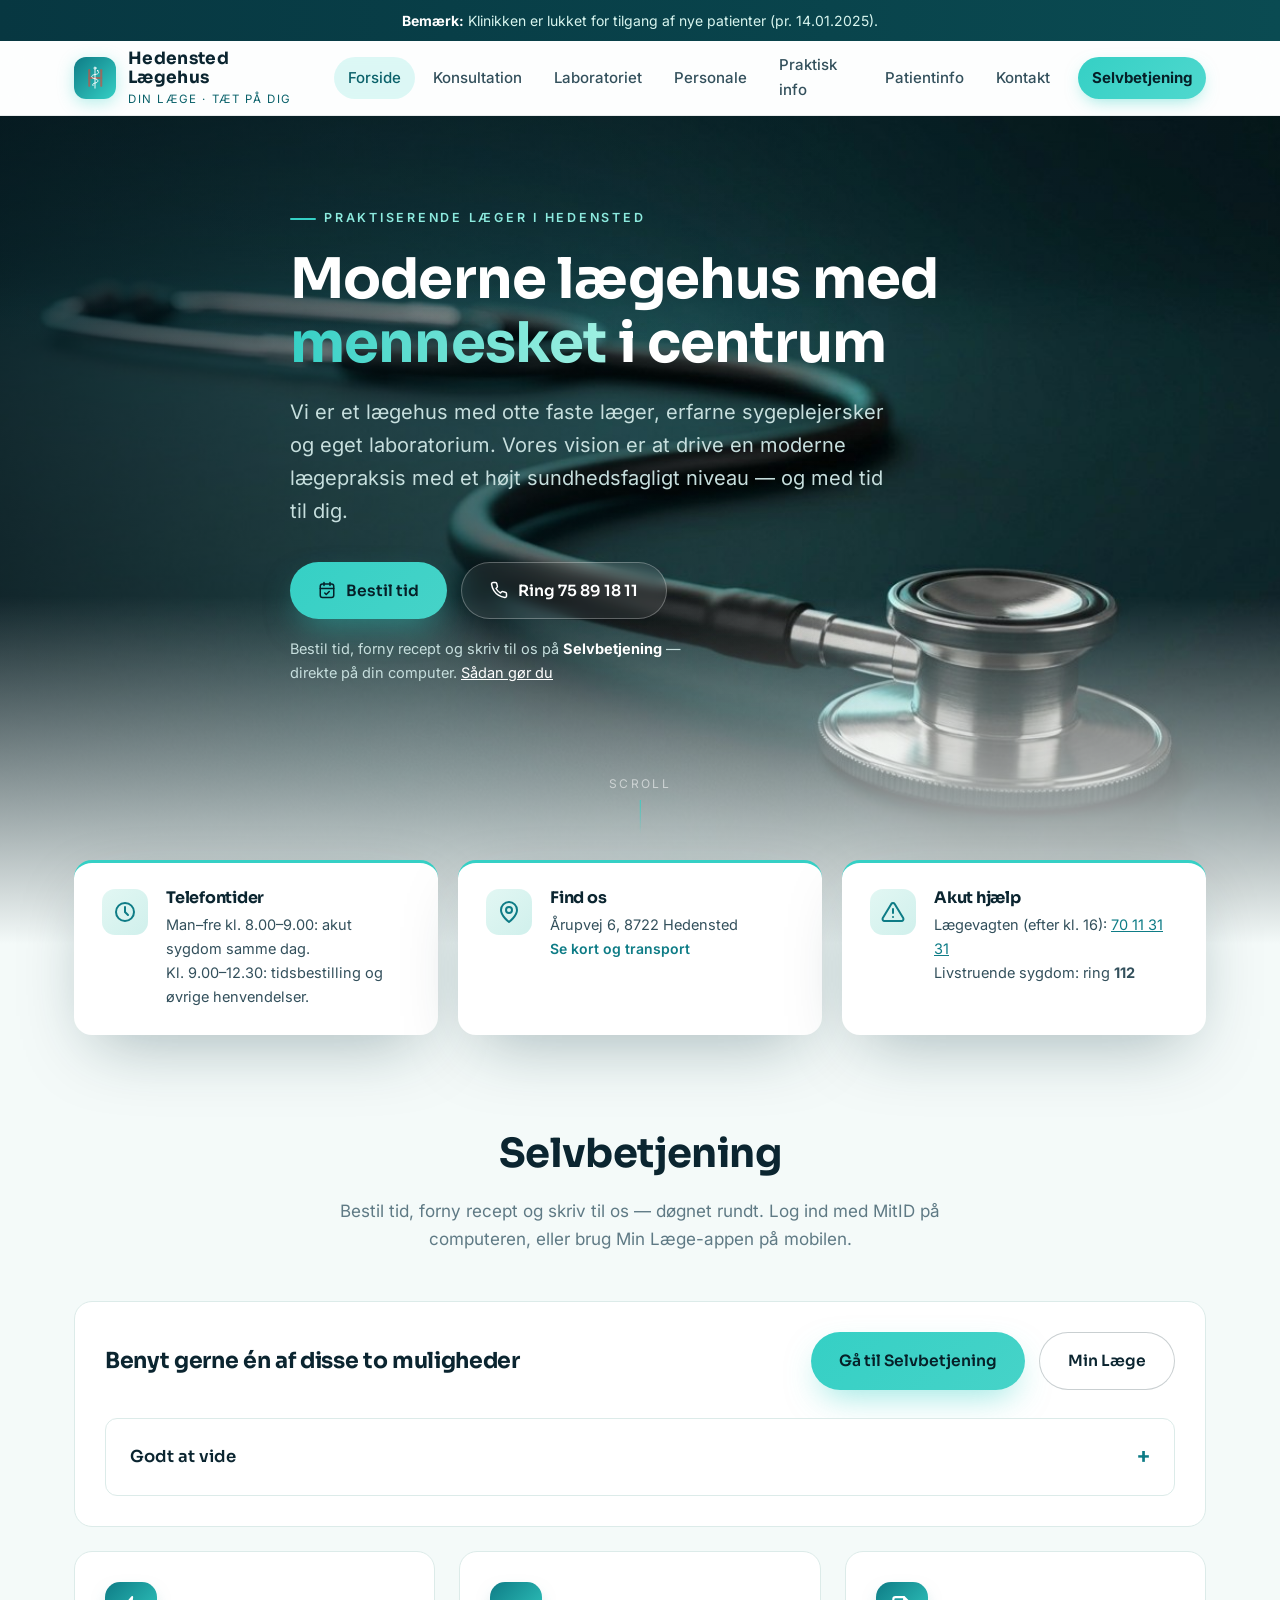
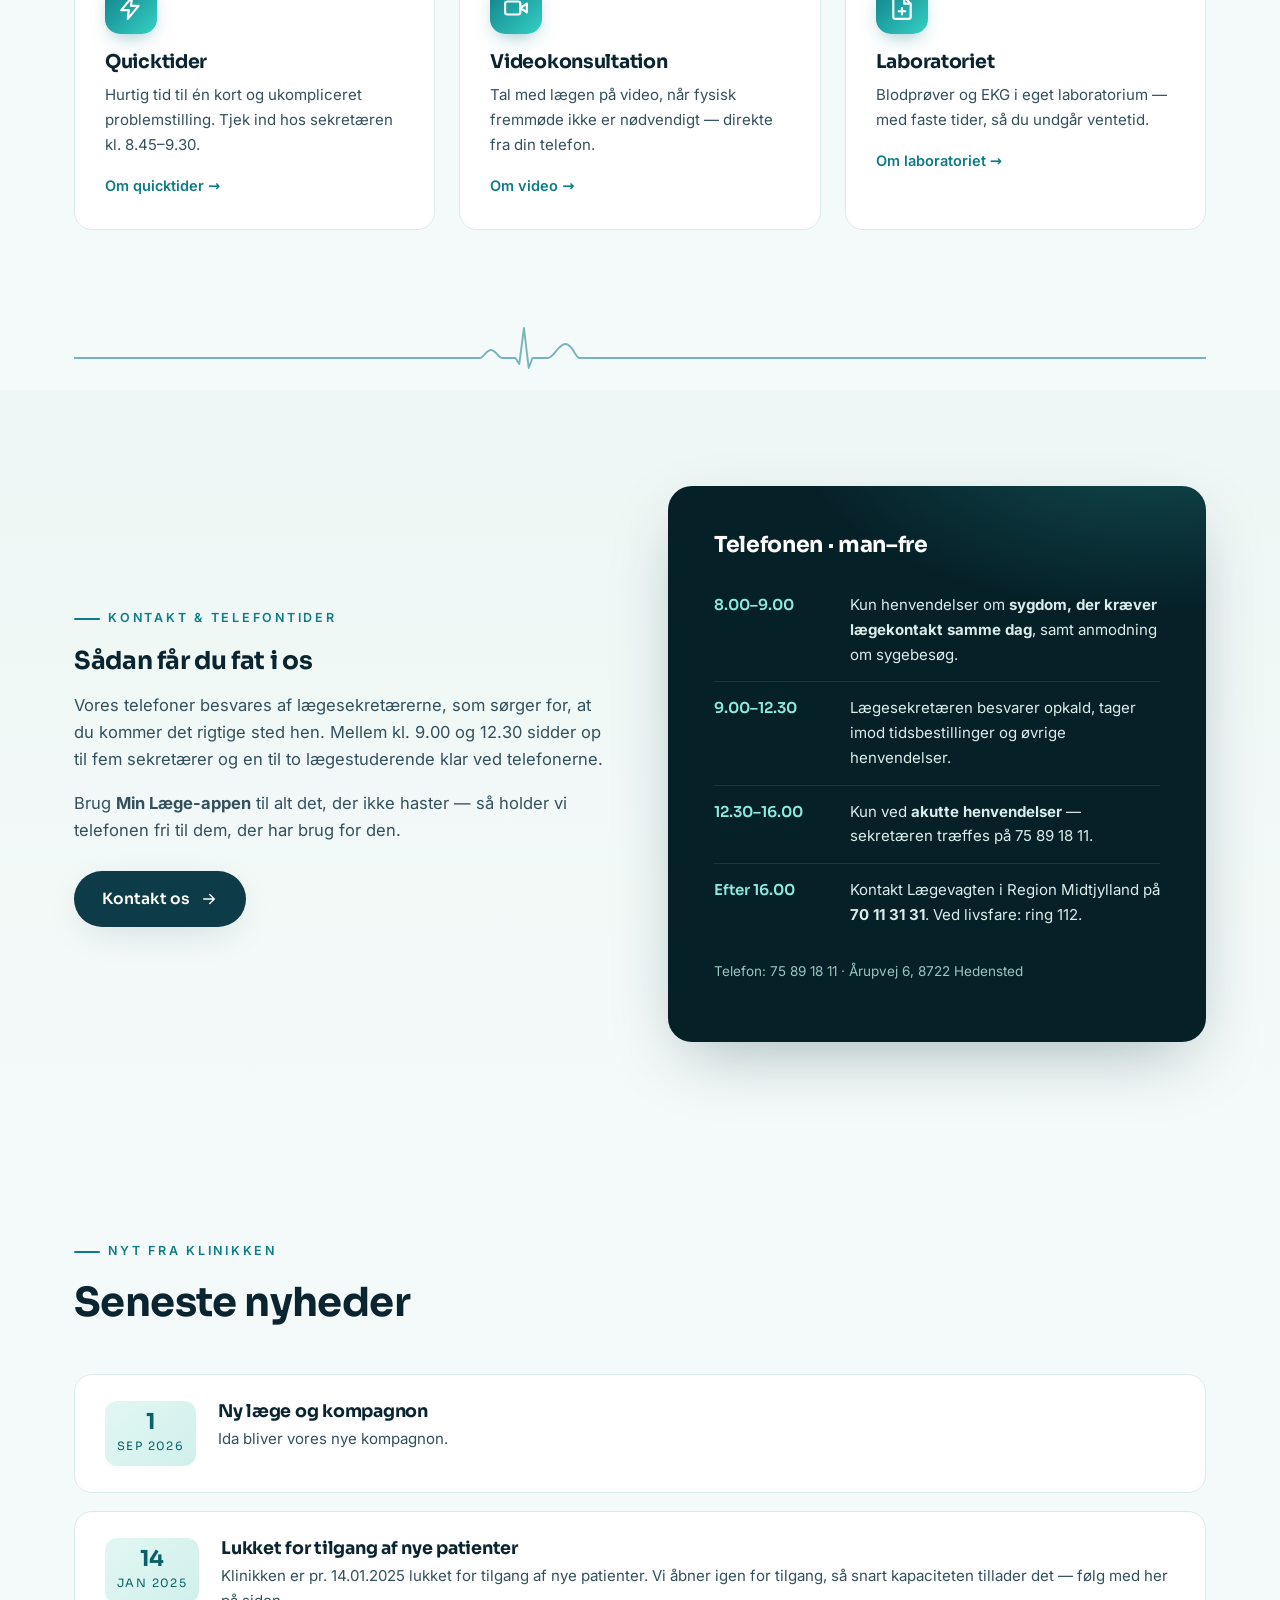
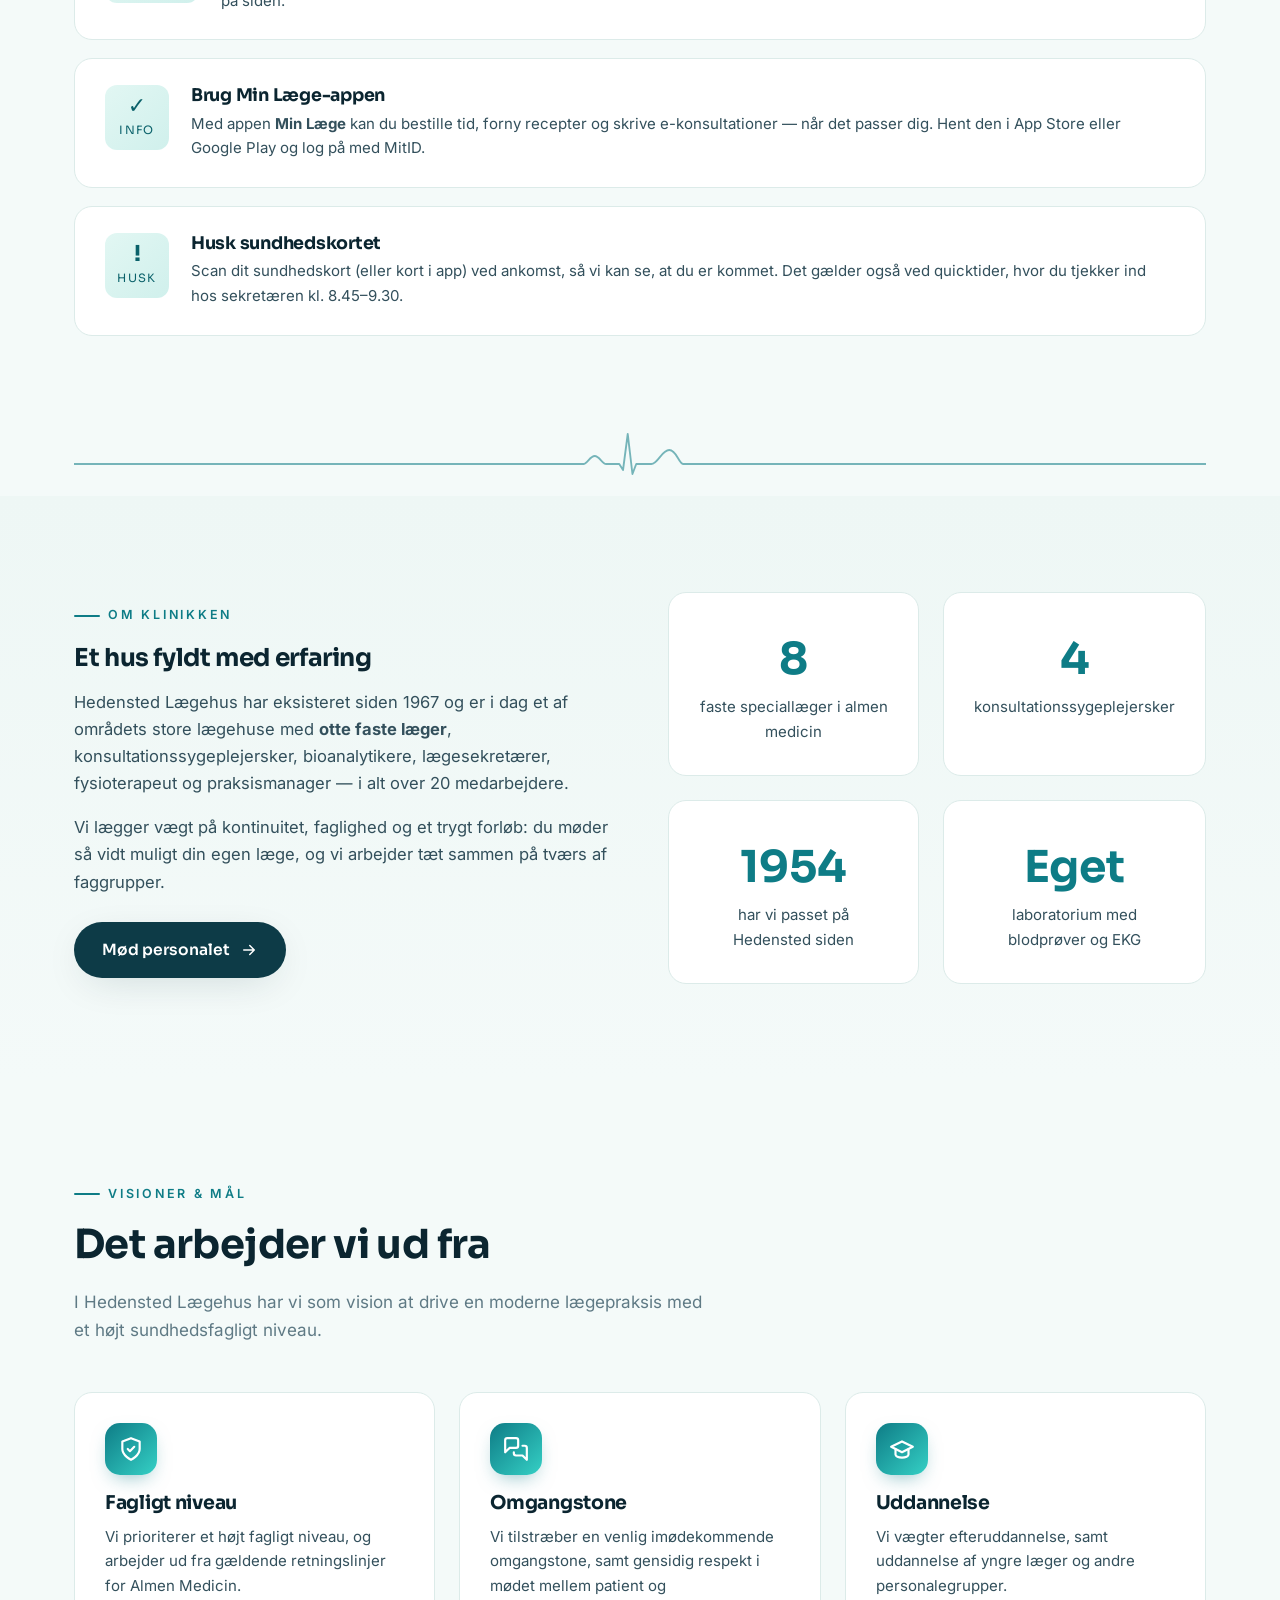
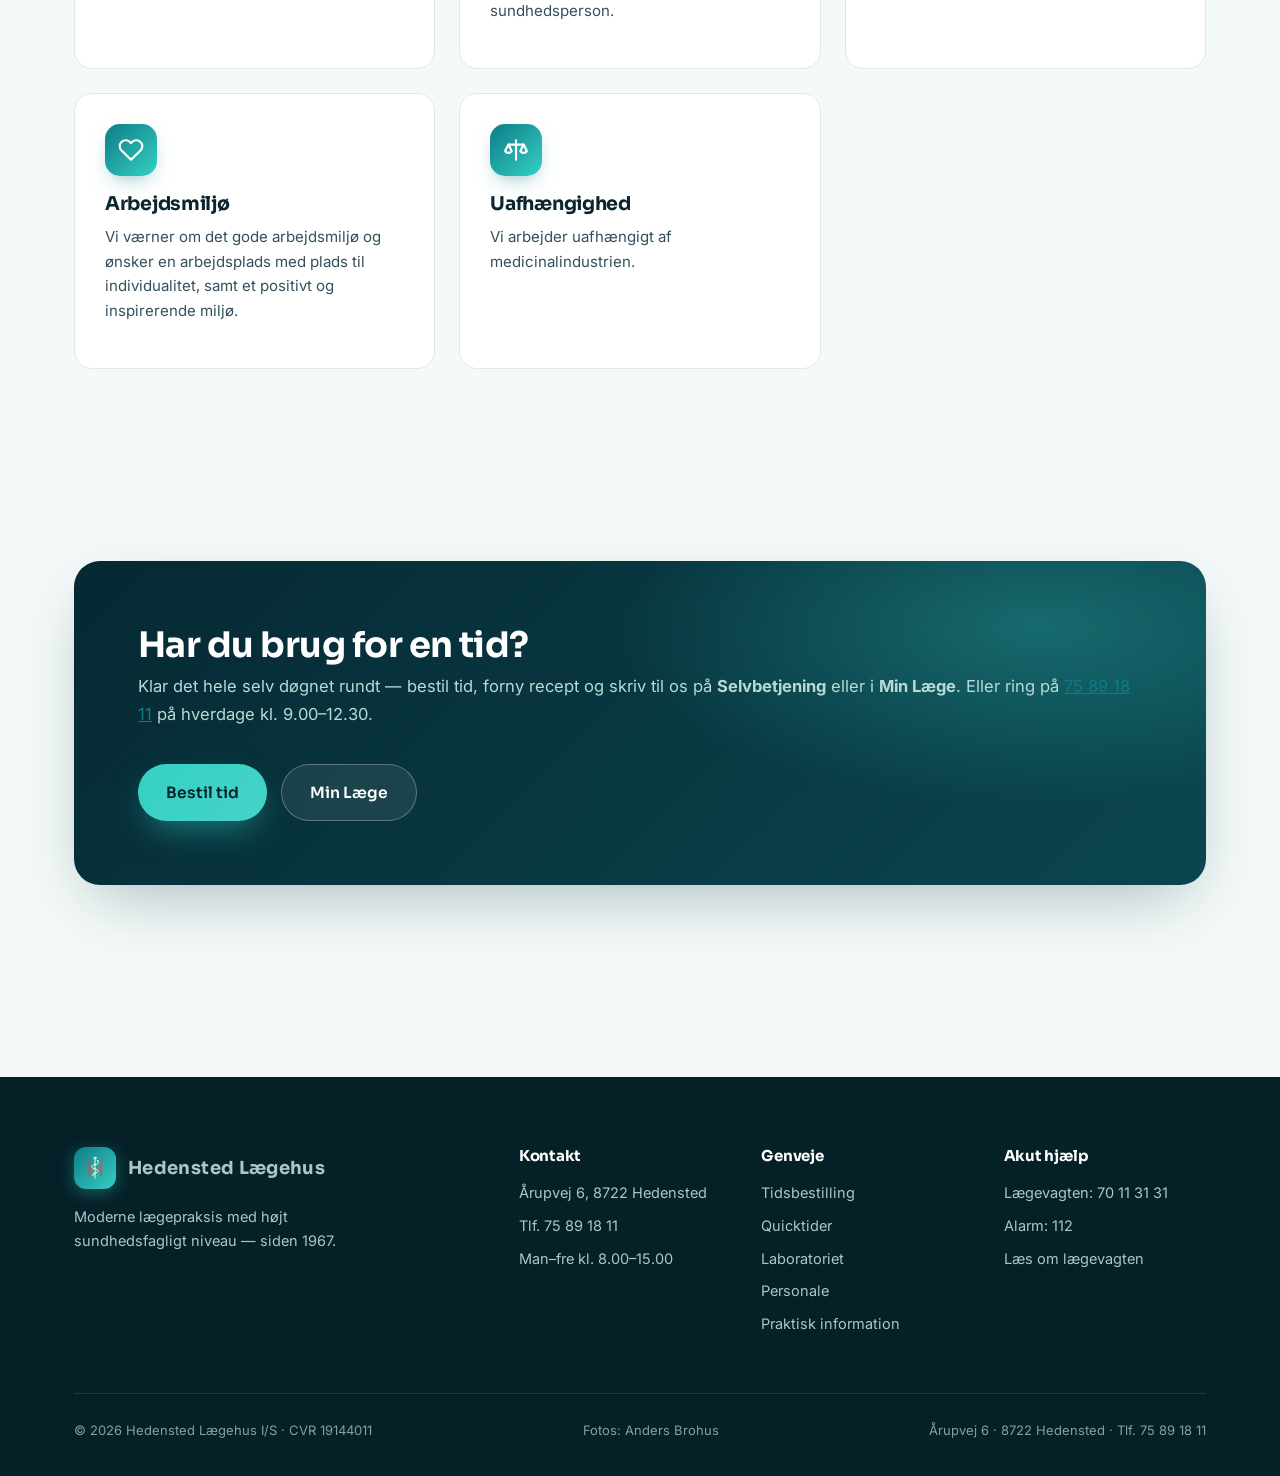
==== commit af6c82b5: "Logo: bredere og kraftigere H-vandmærke med luft om staven H'ets stolper er flyttet udad (7.5/33.5) " ====
--- a/index.html
+++ b/index.html
@@ -20,7 +20,7 @@
     <div class="wrap header-inner">
       <a class="brand" href="index.html">
         <span class="brand-mark" aria-hidden="true">
-          <svg viewBox="0 0 40 52" fill="none" stroke-linecap="round" stroke-linejoin="round"><g stroke="#d24d3e" stroke-width="3.2" opacity="0.65"><path d="M9.5 9 V43"/><path d="M30.5 9 V43"/><path d="M9.5 26 H30.5"/></g><g stroke="#fff" stroke-width="2" transform="translate(8,0)"><circle cx="12" cy="4.5" r="2.2"/><path d="M12 6.7 V48"/><path d="M17.5 10.5 C22 13 20.5 17.5 12 18.5 C4.5 19.4 3 23.5 7 26 C10 27.8 16.5 27.5 18 31 C19.3 34.2 15.5 36.5 12 37 C8.5 37.5 5.5 39.5 7.5 42.5"/><circle cx="17.5" cy="10" r="0.4"/></g></svg>
+          <svg viewBox="0 0 40 52" fill="none" stroke-linecap="round" stroke-linejoin="round"><g stroke="#d24d3e" stroke-width="4.5" opacity="0.65"><path d="M7.5 9 V43"/><path d="M33.5 9 V43"/><path d="M7.5 26 H33.5"/></g><g stroke="#fff" stroke-width="2" transform="translate(8,0)"><circle cx="12" cy="4.5" r="2.2"/><path d="M12 6.7 V48"/><path d="M17.5 10.5 C22 13 20.5 17.5 12 18.5 C4.5 19.4 3 23.5 7 26 C10 27.8 16.5 27.5 18 31 C19.3 34.2 15.5 36.5 12 37 C8.5 37.5 5.5 39.5 7.5 42.5"/><circle cx="17.5" cy="10" r="0.4"/></g></svg>
         </span>
         <span class="brand-text">
           <span class="name">Hedensted Lægehus</span>
@@ -294,7 +294,7 @@
         <div class="footer-brand">
           <a class="brand" href="index.html">
             <span class="brand-mark" aria-hidden="true">
-              <svg viewBox="0 0 40 52" fill="none" stroke-linecap="round" stroke-linejoin="round"><g stroke="#d24d3e" stroke-width="3.2" opacity="0.65"><path d="M9.5 9 V43"/><path d="M30.5 9 V43"/><path d="M9.5 26 H30.5"/></g><g stroke="#fff" stroke-width="2" transform="translate(8,0)"><circle cx="12" cy="4.5" r="2.2"/><path d="M12 6.7 V48"/><path d="M17.5 10.5 C22 13 20.5 17.5 12 18.5 C4.5 19.4 3 23.5 7 26 C10 27.8 16.5 27.5 18 31 C19.3 34.2 15.5 36.5 12 37 C8.5 37.5 5.5 39.5 7.5 42.5"/><circle cx="17.5" cy="10" r="0.4"/></g></svg>
+              <svg viewBox="0 0 40 52" fill="none" stroke-linecap="round" stroke-linejoin="round"><g stroke="#d24d3e" stroke-width="4.5" opacity="0.65"><path d="M7.5 9 V43"/><path d="M33.5 9 V43"/><path d="M7.5 26 H33.5"/></g><g stroke="#fff" stroke-width="2" transform="translate(8,0)"><circle cx="12" cy="4.5" r="2.2"/><path d="M12 6.7 V48"/><path d="M17.5 10.5 C22 13 20.5 17.5 12 18.5 C4.5 19.4 3 23.5 7 26 C10 27.8 16.5 27.5 18 31 C19.3 34.2 15.5 36.5 12 37 C8.5 37.5 5.5 39.5 7.5 42.5"/><circle cx="17.5" cy="10" r="0.4"/></g></svg>
             </span>
             <span class="brand-text"><span class="name">Hedensted Lægehus</span></span>
           </a>
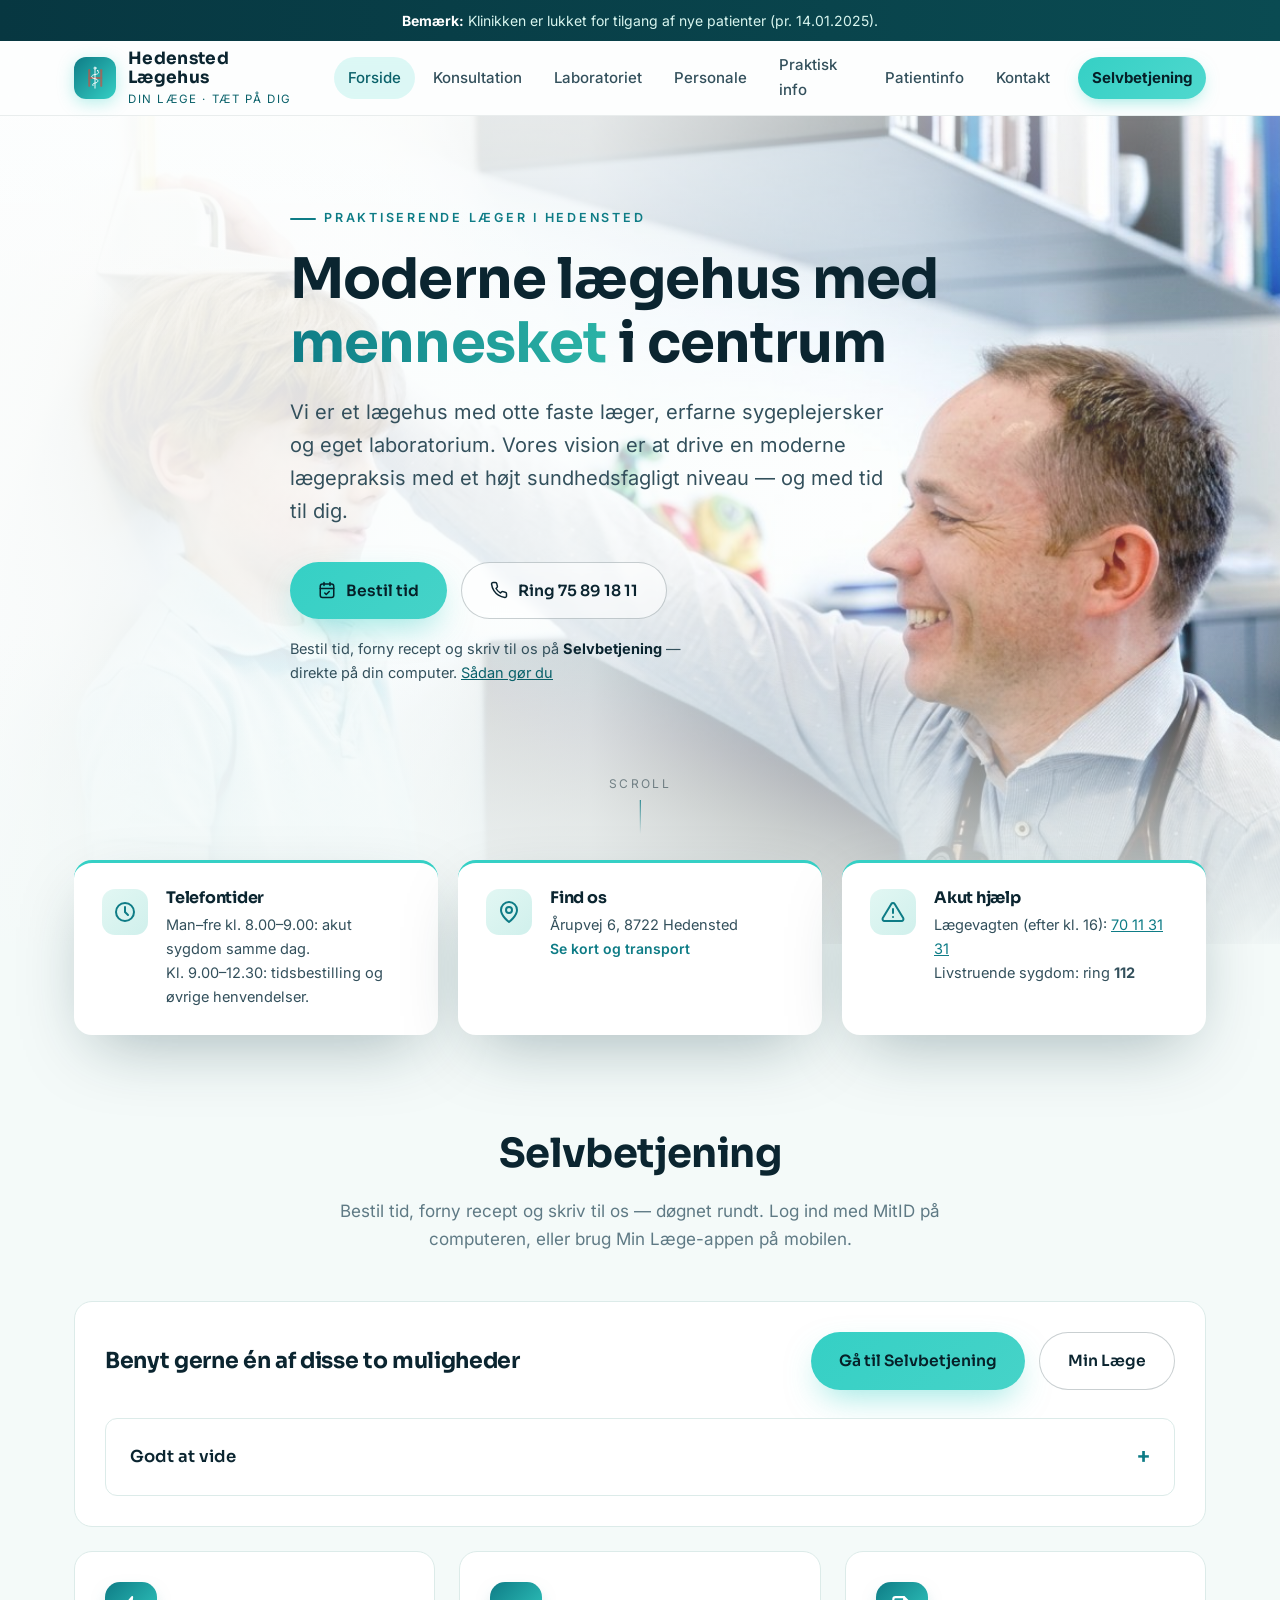
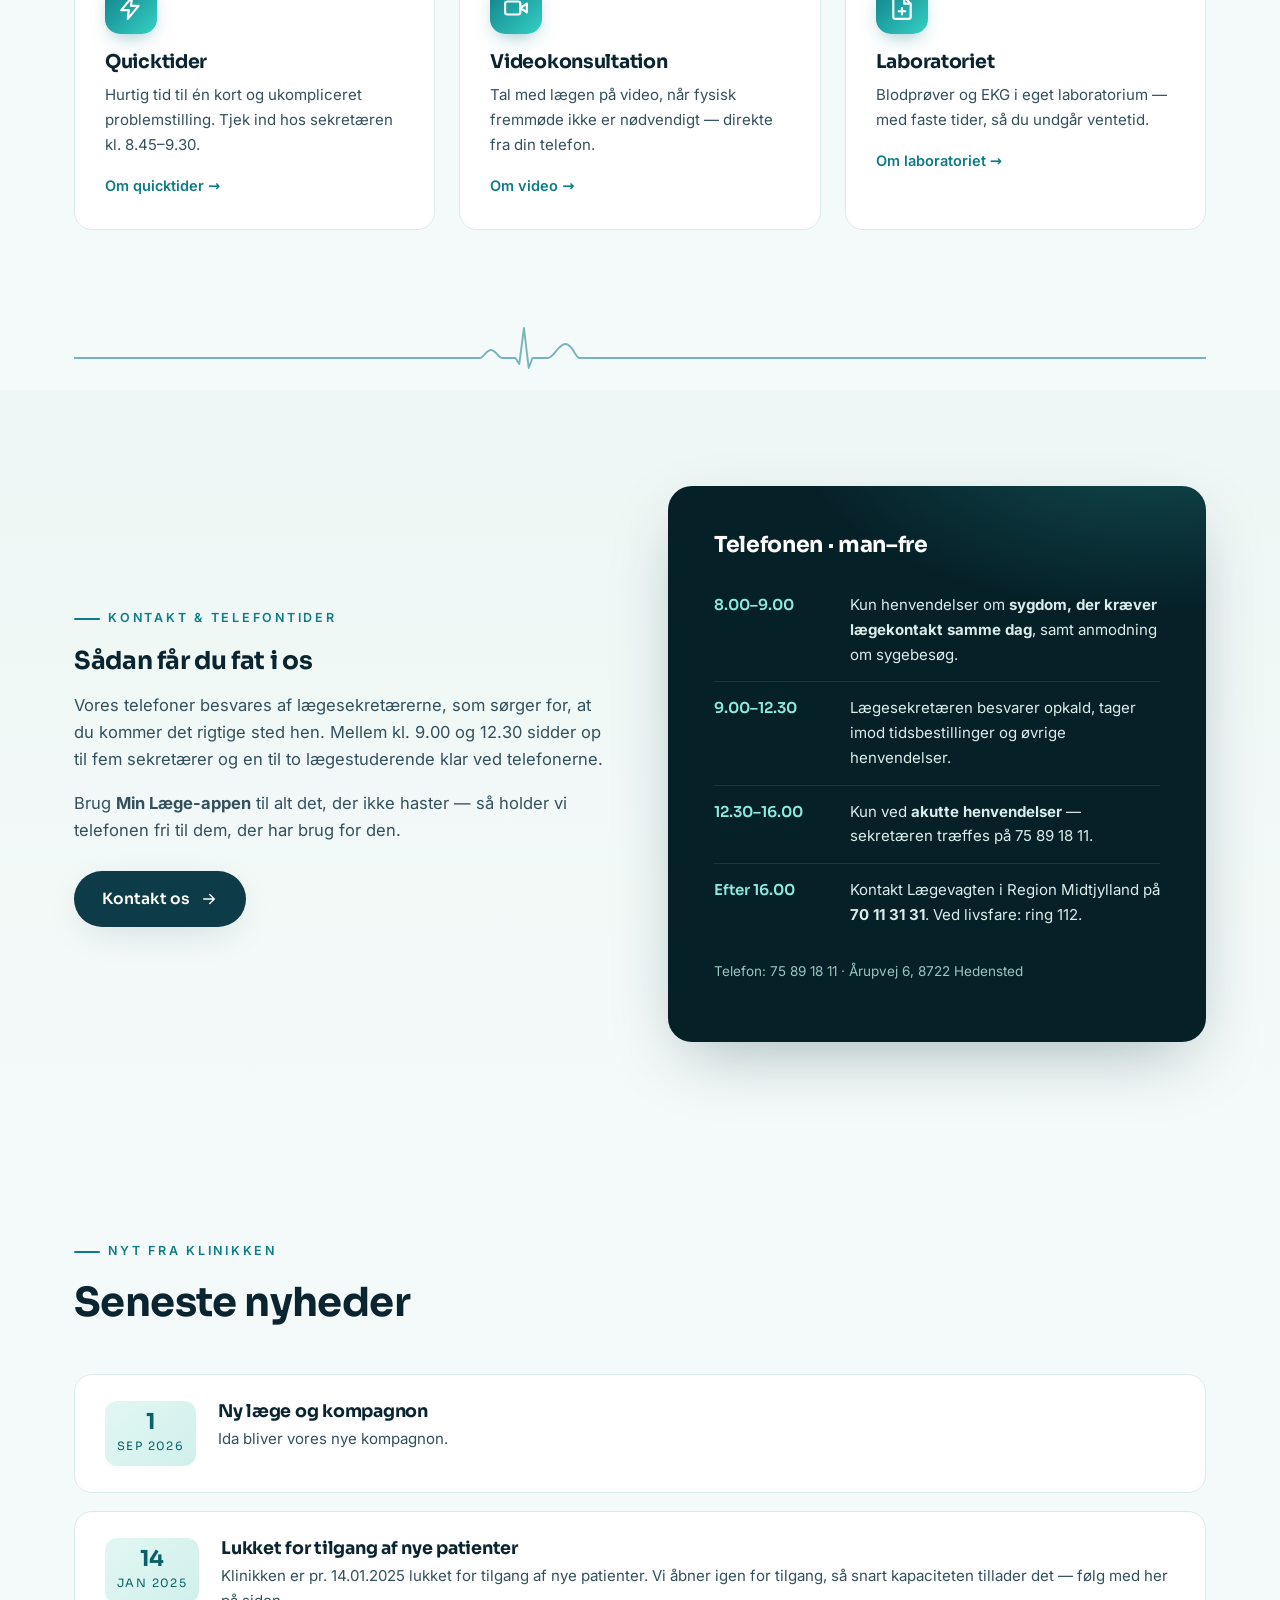
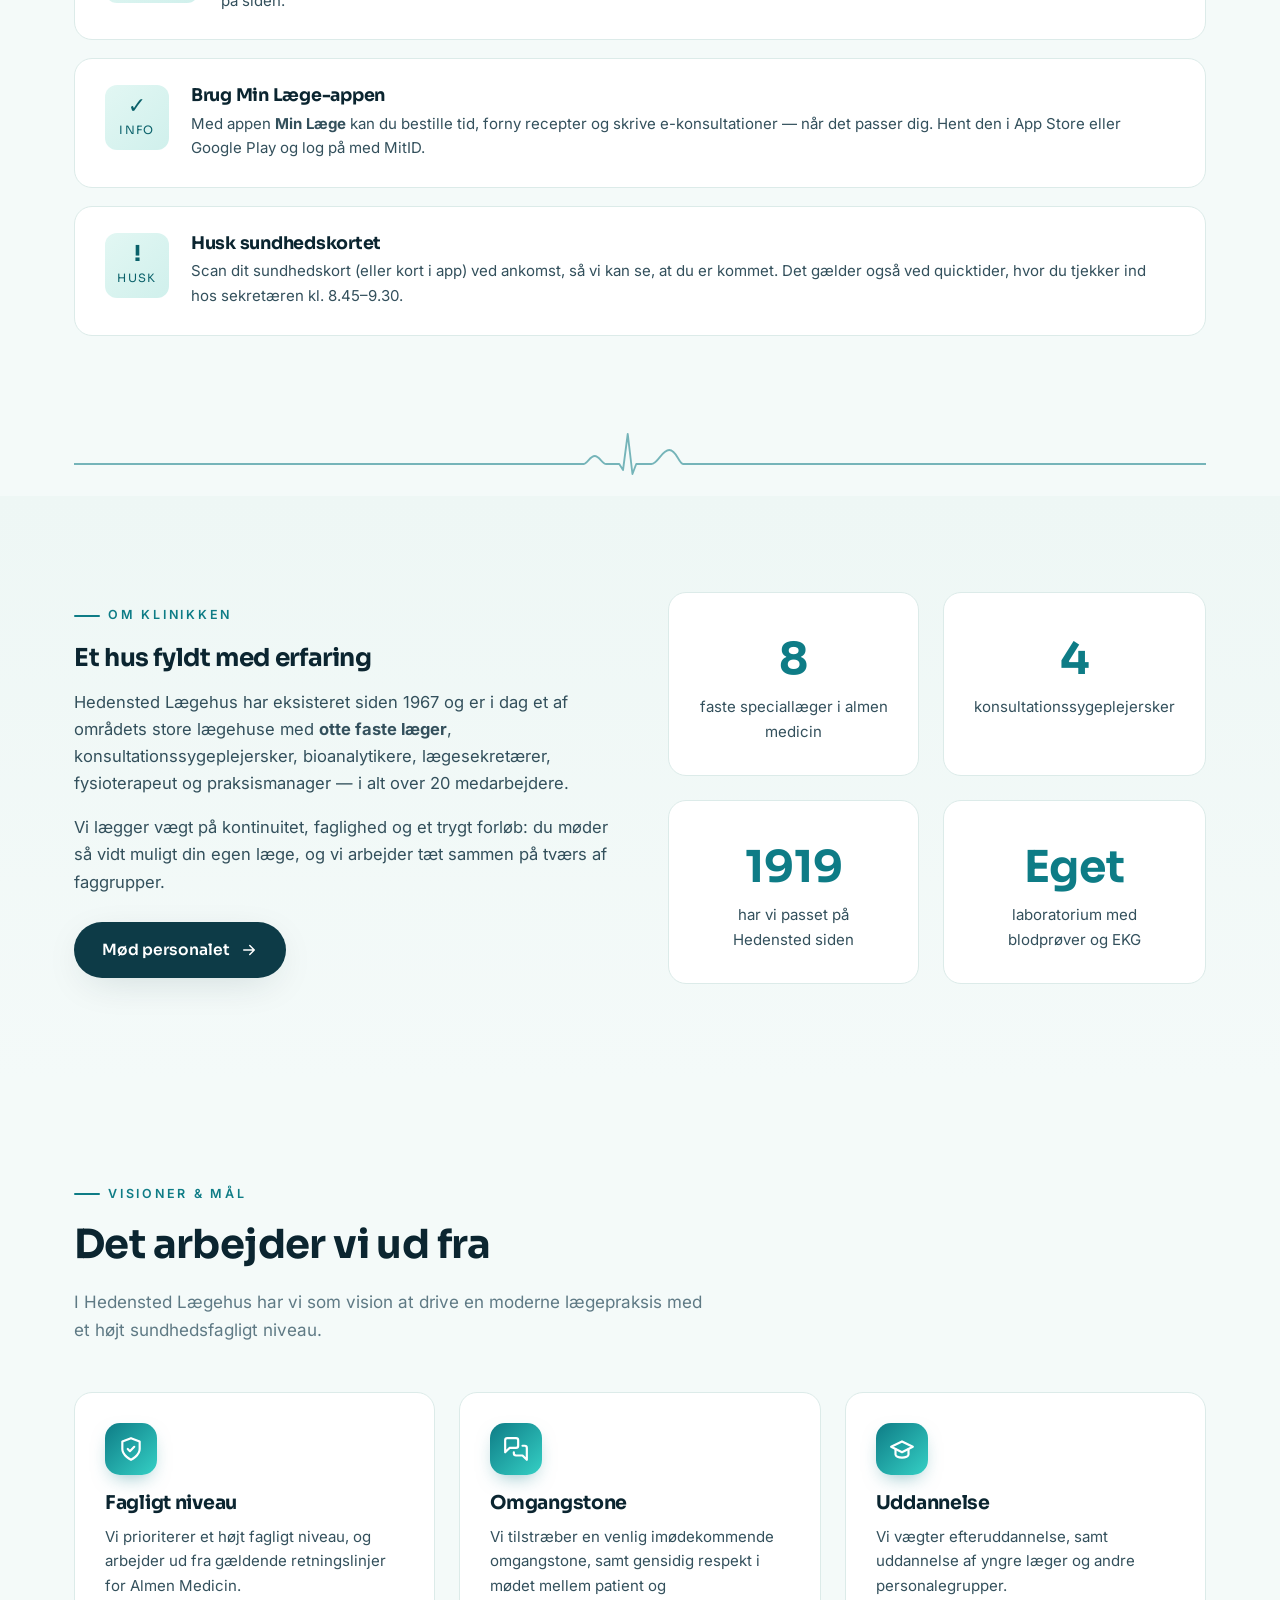
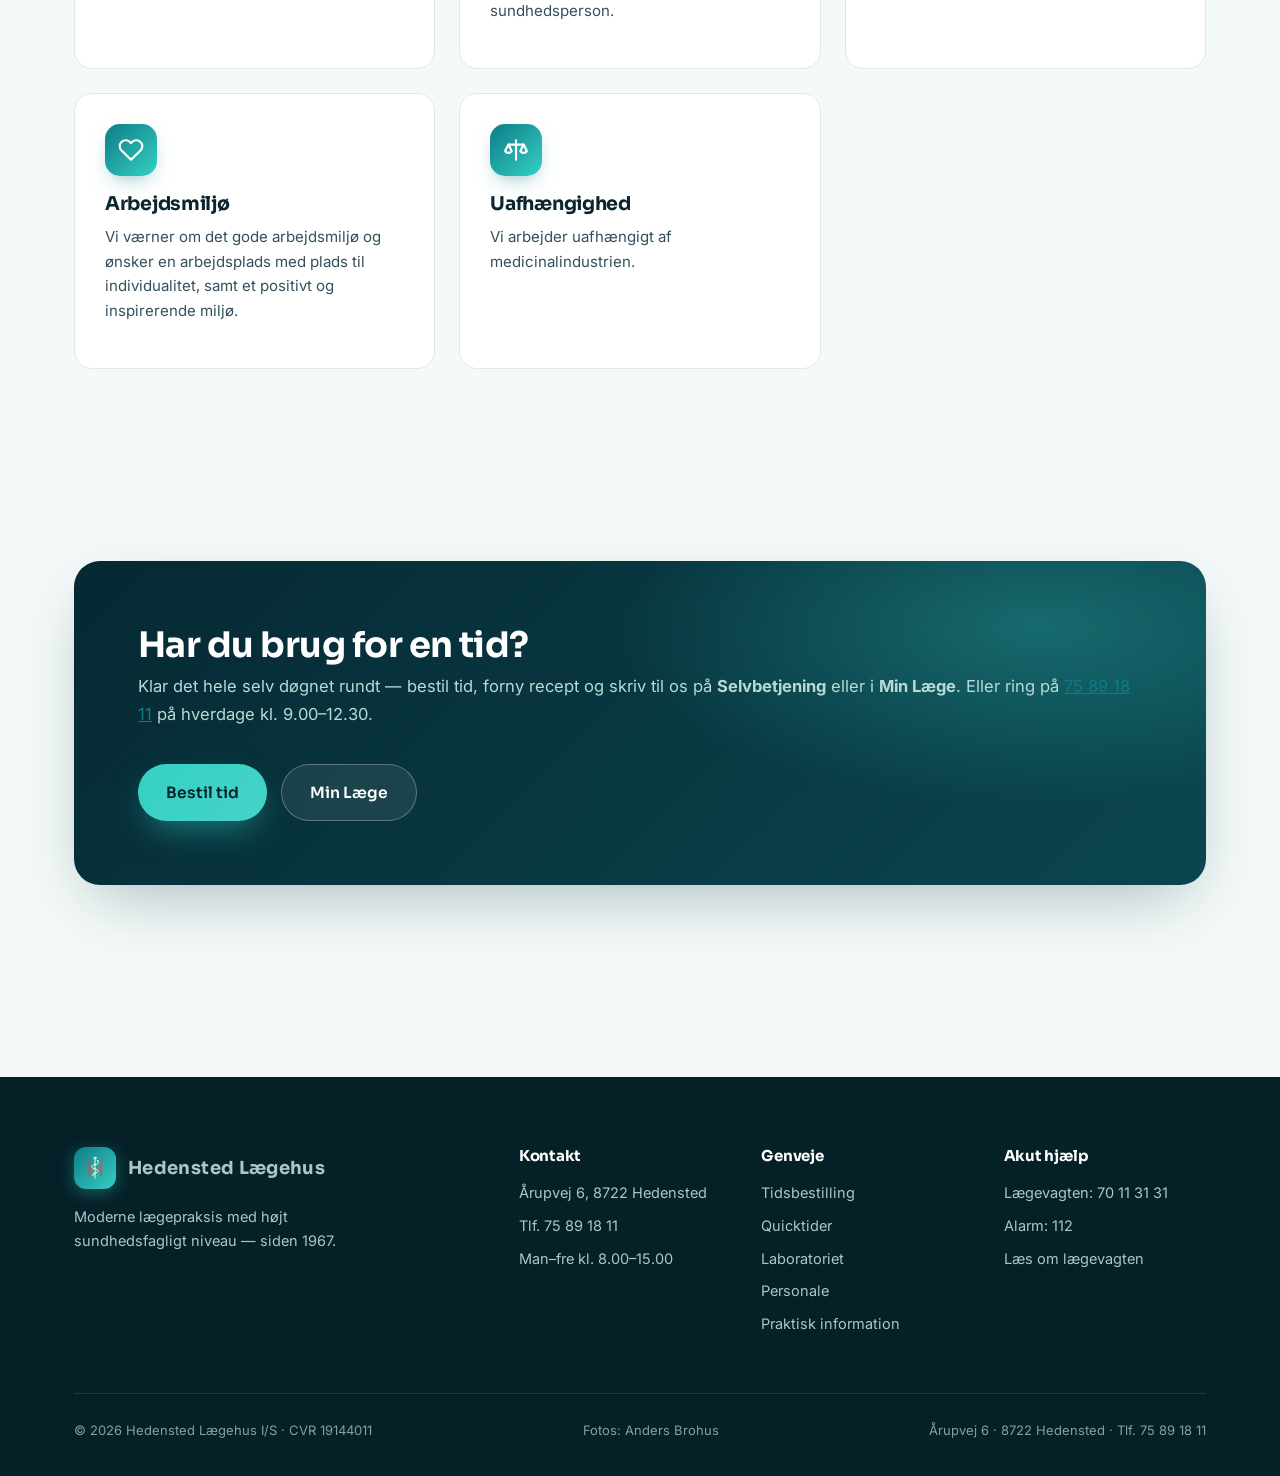
==== commit 57679df8: "Forside: lys hero med drengen der måles i konsultationen Stetoskop-heroen er afløst af det lyse kons" ====
--- a/index.html
+++ b/index.html
@@ -46,7 +46,7 @@
   <main id="main">
 
     <!-- ===================== HERO ===================== -->
-    <section class="hero hero-deep hero-photo">
+    <section class="hero hero-photo">
       <div class="wrap">
         <div class="hero-content">
           <span class="eyebrow">Praktiserende læger i Hedensted</span>
@@ -62,7 +62,7 @@
               Ring 75 89 18 11
             </a>
           </div>
-          <p class="hero-help" style="margin-top:18px;font-size:14.5px;color:#c6dedd;max-width:48ch">Bestil tid, forny recept og skriv til os på <strong style="color:#fff">Selvbetjening</strong> — direkte på din computer. <a href="konsultation.html#tidsbestilling" style="color:#fff;text-decoration:underline">Sådan gør du</a></p>
+          <p class="hero-help" style="margin-top:18px;font-size:14.5px;color:var(--ink-soft);max-width:48ch">Bestil tid, forny recept og skriv til os på <strong style="color:var(--ink)">Selvbetjening</strong> — direkte på din computer. <a href="konsultation.html#tidsbestilling" style="color:var(--teal-dark);text-decoration:underline">Sådan gør du</a></p>
         </div>
       </div>
       <a class="scroll-hint" href="#genveje">Scroll</a>
--- a/css/style.css
+++ b/css/style.css
@@ -239,48 +239,58 @@
 .hero.hero-deep .scroll-hint { color: rgba(255,255,255,0.55); }
 .hero.hero-deep .scroll-hint::after { background: linear-gradient(180deg, var(--mint), transparent); }
 
-/* Foto-hero: roligt stilbillede i stedet for 3D-animation.
-   Mørkt venstre-skær sikrer tekstlæsbarhed oven på billedet. */
+/* Foto-hero: lyst stilbillede (dreng måles i konsultationen) med
+   hvidt venstre-skær, så den mørke tekst står læsbart ovenpå */
 .hero.hero-photo {
   background:
-    linear-gradient(90deg, rgba(4, 22, 28, 0.78) 0%, rgba(4, 22, 28, 0.35) 42%, rgba(4, 22, 28, 0) 68%),
-    url("../assets/hero-stetoskop.jpg") 72% center / cover no-repeat,
-    linear-gradient(168deg, #051d24 0%, #072a33 100%);
-}
-/* Løft teksten og hold manchetten smallere, så den ikke rammer
-   den lyse stålklokke nederst til højre */
+    linear-gradient(90deg, rgba(251, 253, 253, 0.95) 0%, rgba(250, 253, 253, 0.82) 46%, rgba(249, 252, 252, 0.25) 78%, rgba(249, 252, 252, 0.05) 100%),
+    url("../assets/fotos/konsultation.jpg") center 28% / cover no-repeat,
+    linear-gradient(168deg, #fbfdfd 0%, #eef8f4 100%);
+}
 .hero.hero-photo .hero-content { padding: 60px 0 220px; max-width: 700px; }
 .hero.hero-photo h1 { font-size: clamp(2.2rem, 4.6vw, 3.5rem); }
 .hero.hero-photo p.lede { max-width: 46ch; }
 @media (max-width: 760px) {
-  /* Bred mobil/lille tablet: knapperne står på én række, og klokken
-     står frit til højre for dem; slangen snor sig bag teksten */
+  /* Mobil: teksten øverst i sit eget lyse felt, hele fotoet som
+     ubeskåret bånd i bunden — løftet fri af Telefontider-kortet */
   .hero.hero-photo {
     background:
-      linear-gradient(180deg, rgba(5, 29, 36, 0.96) 0%, rgba(6, 35, 43, 0.9) 36%, rgba(6, 35, 43, 0.5) 50%, rgba(6, 35, 43, 0) 62%),
-      linear-gradient(180deg, rgba(6, 32, 40, 0) calc(100% - 300px), rgba(6, 32, 40, 0.85) calc(100% - 235px), #062028 calc(100% - 218px)),
-      url("../assets/hero-stetoskop.jpg") right -20px bottom 220px / min(160%, 660px) auto no-repeat,
+      linear-gradient(180deg, rgba(251, 253, 253, 0.97) 0%, rgba(250, 253, 253, 0.92) 46%, rgba(250, 253, 253, 0.45) 62%, rgba(250, 253, 253, 0) 78%),
+      url("../assets/fotos/konsultation.jpg") center bottom 84px / 100% auto no-repeat,
+      linear-gradient(168deg, #fbfdfd 0%, #eef8f4 100%);
+  }
+  .hero.hero-photo .hero-content { padding: 70px 0 300px; }
+  /* Scroll-pilen er overflødig på touch og kolliderede med hjælpeteksten */
+  .hero .scroll-hint { display: none; }
+}
+.hero.hero-sub.hero-lab { min-height: 62vh; }
+/* Foto-hero med blodtryksmåler (konsultationssiden): apparatet står i
+   højre side af fotoet, så teksten får et mørkt venstre-skær */
+.hero.hero-sub.hero-tryk {
+  min-height: 62vh;
+  background:
+    linear-gradient(90deg, rgba(4, 22, 28, 0.82) 0%, rgba(4, 22, 28, 0.42) 42%, rgba(4, 22, 28, 0) 66%),
+    url("../assets/fotos/blodtryksmaaler.jpg") right -140px center / cover no-repeat,
+    linear-gradient(168deg, #051d24 0%, #072a33 100%);
+}
+/* Billedbåndet under heroen må ikke trækkes op over apparatet */
+.hero.hero-sub.hero-tryk + .photo-pull { margin-top: 28px; }
+/* Kortere bund-fade, så apparatet ikke vaskes hvidt ud i bunden */
+.hero.hero-sub.hero-tryk::after {
+  background: linear-gradient(180deg, rgba(4, 26, 33, 0.3) 0%, transparent 28%, transparent 82%, rgba(244, 250, 249, 0.9) 100%);
+}
+@media (max-width: 760px) {
+  /* Mobil: apparatet lægges i bunden under teksten (ubeskåret bredde),
+     mørk toning øverst glider ned i fotoets egen mørke baggrund;
+     teksten løftes fri af apparatet med ekstra bund-luft */
+  .hero.hero-sub.hero-tryk {
+    background:
+      linear-gradient(180deg, rgba(5, 29, 36, 0.94) 0%, rgba(6, 35, 43, 0.85) 38%, rgba(6, 35, 43, 0.35) 52%, rgba(6, 35, 43, 0) 68%),
+      url("../assets/fotos/blodtryksmaaler.jpg") right bottom / 165% auto no-repeat,
       linear-gradient(168deg, #051d24 0%, #072a33 100%);
   }
-  .hero.hero-photo .hero-content { padding: 80px 0 150px; }
-  /* Scroll-pilen er overflødig på touch og kolliderede med hjælpeteksten */
-  .hero .scroll-hint { display: none; }
-}
-@media (max-width: 640px) {
-  /* Smal mobil: knapperne stables og skubbes ned, så stetoskopet står
-     helt frit mellem brødteksten og knapperne; mørk toning øverst
-     sikrer læsbarhed, og bund-faden skjuler fotoets nederste kant */
-  .hero.hero-photo {
-    background:
-      linear-gradient(180deg, rgba(5, 29, 36, 0.96) 0%, rgba(6, 35, 43, 0.9) 30%, rgba(6, 35, 43, 0.5) 42%, rgba(6, 35, 43, 0) 52%),
-      linear-gradient(180deg, rgba(6, 32, 40, 0) calc(100% - 448px), rgba(6, 32, 40, 0.85) calc(100% - 383px), #062028 calc(100% - 368px)),
-      url("../assets/hero-stetoskop.jpg") right -20px bottom 370px / min(160%, 660px) auto no-repeat,
-      linear-gradient(168deg, #051d24 0%, #072a33 100%);
-  }
-  /* Knapperne stables altid her, så klokken har et fast, frit felt */
-  .hero.hero-photo .hero-actions { margin-top: 178px; flex-direction: column; align-items: flex-start; }
-}
-.hero.hero-sub.hero-lab { min-height: 62vh; }
+  .hero.hero-sub.hero-tryk .hero-content { padding-bottom: 235px; }
+}
 .hero.hero-sub.hero-blod { min-height: 62vh; }
 
 /* Foto-hero med lægehuset (kontaktsiden): lys venstre-tone
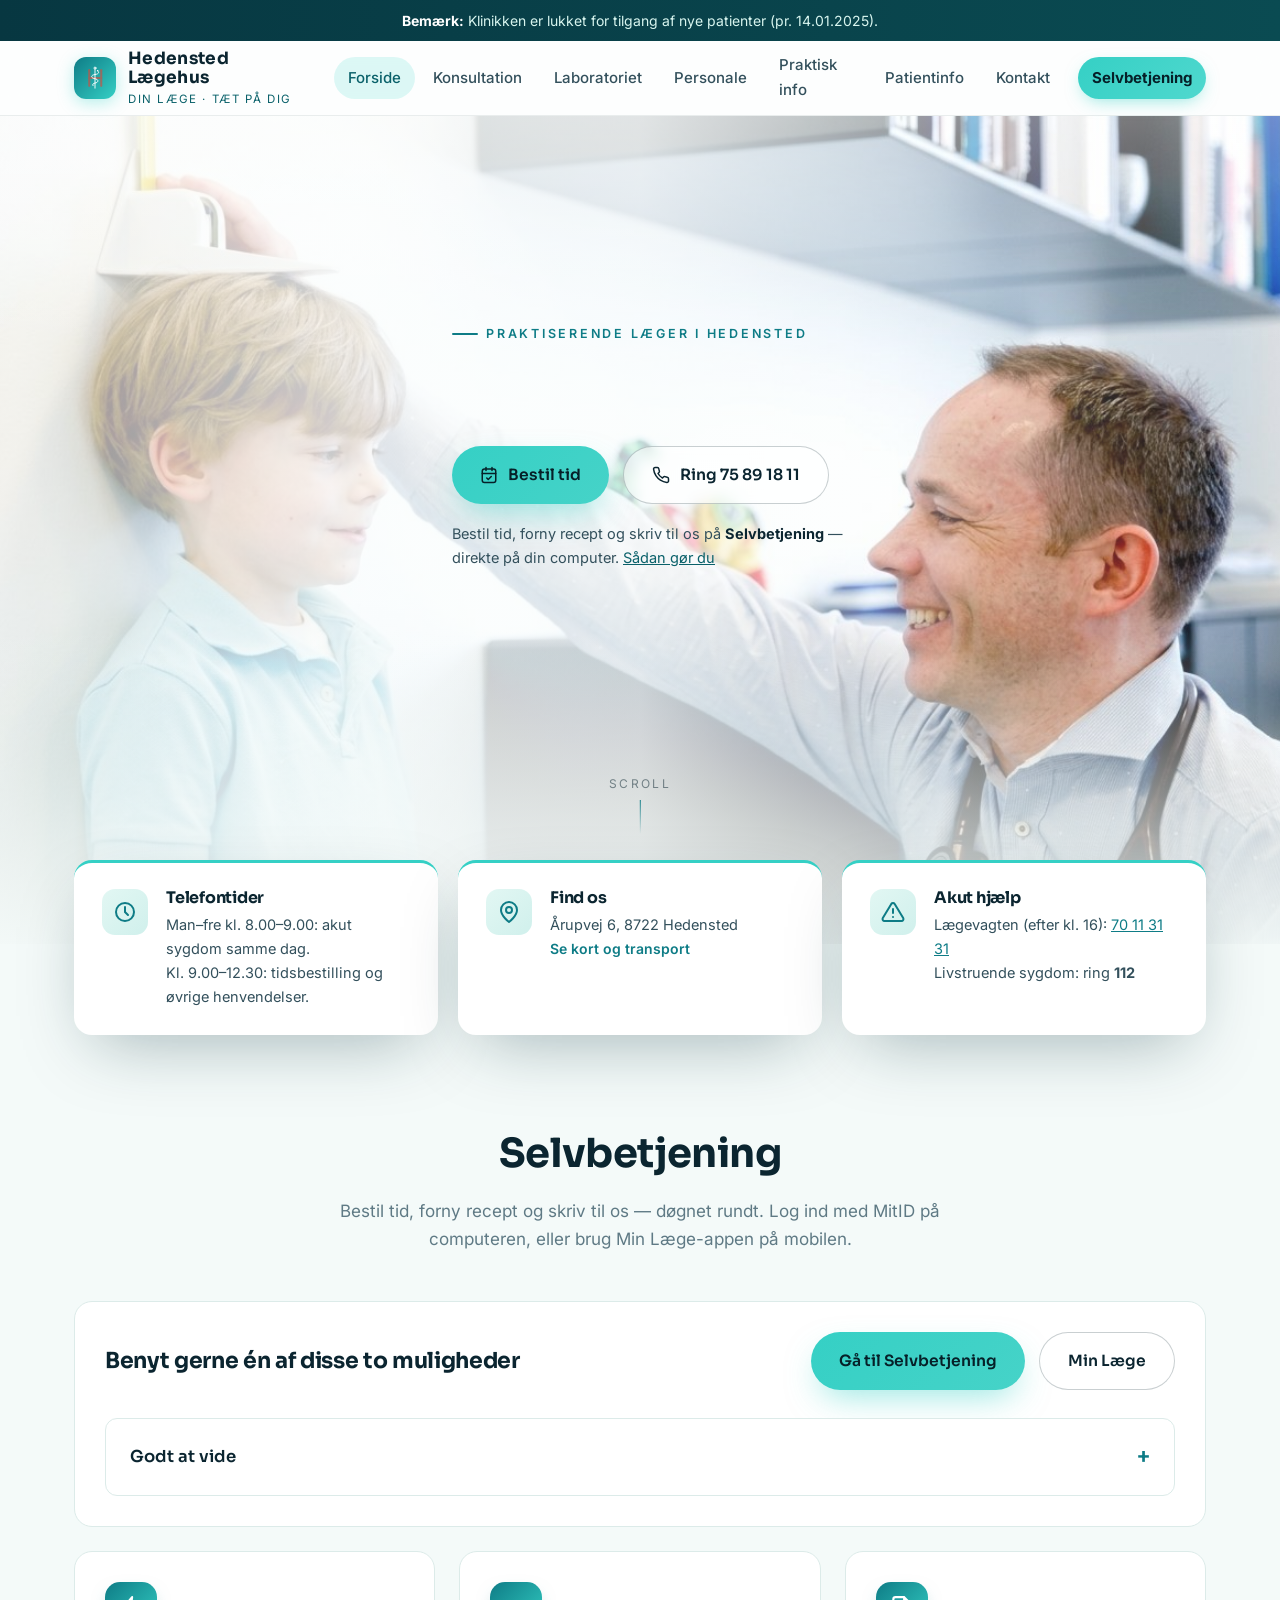
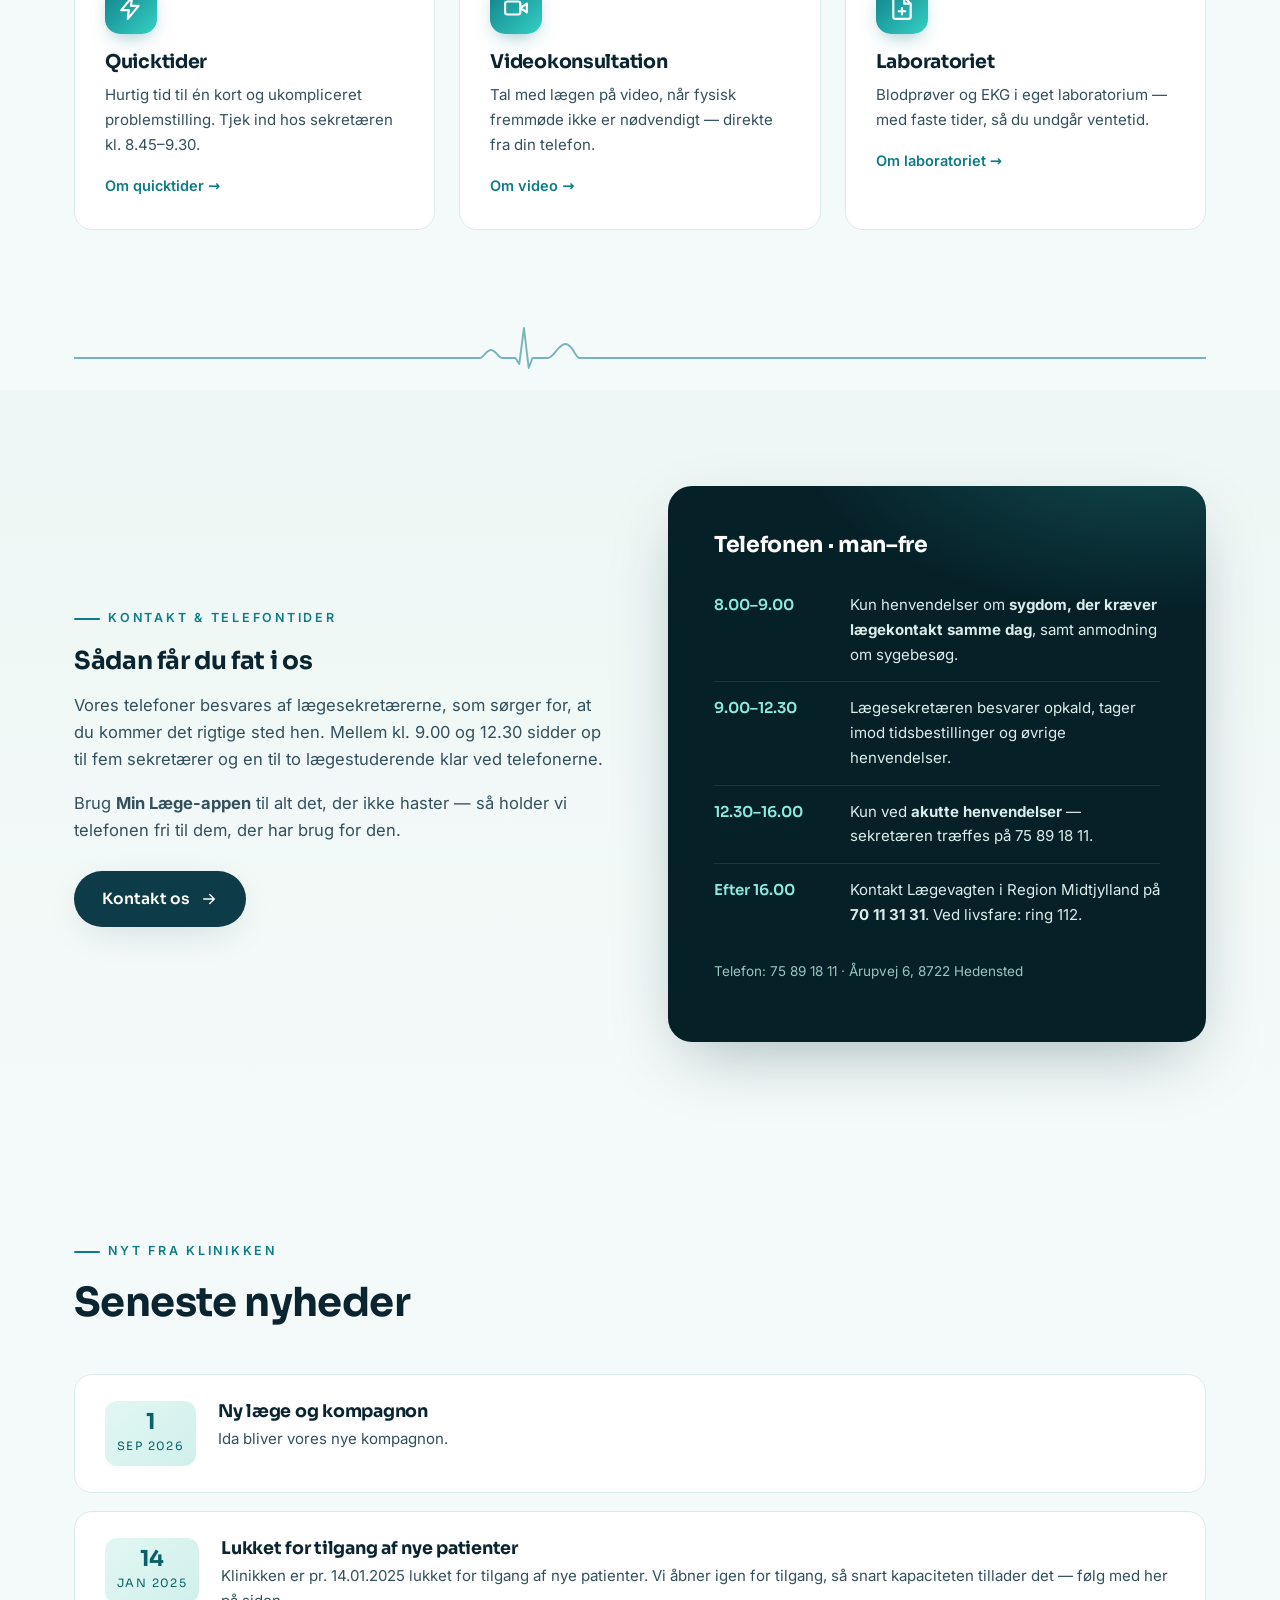
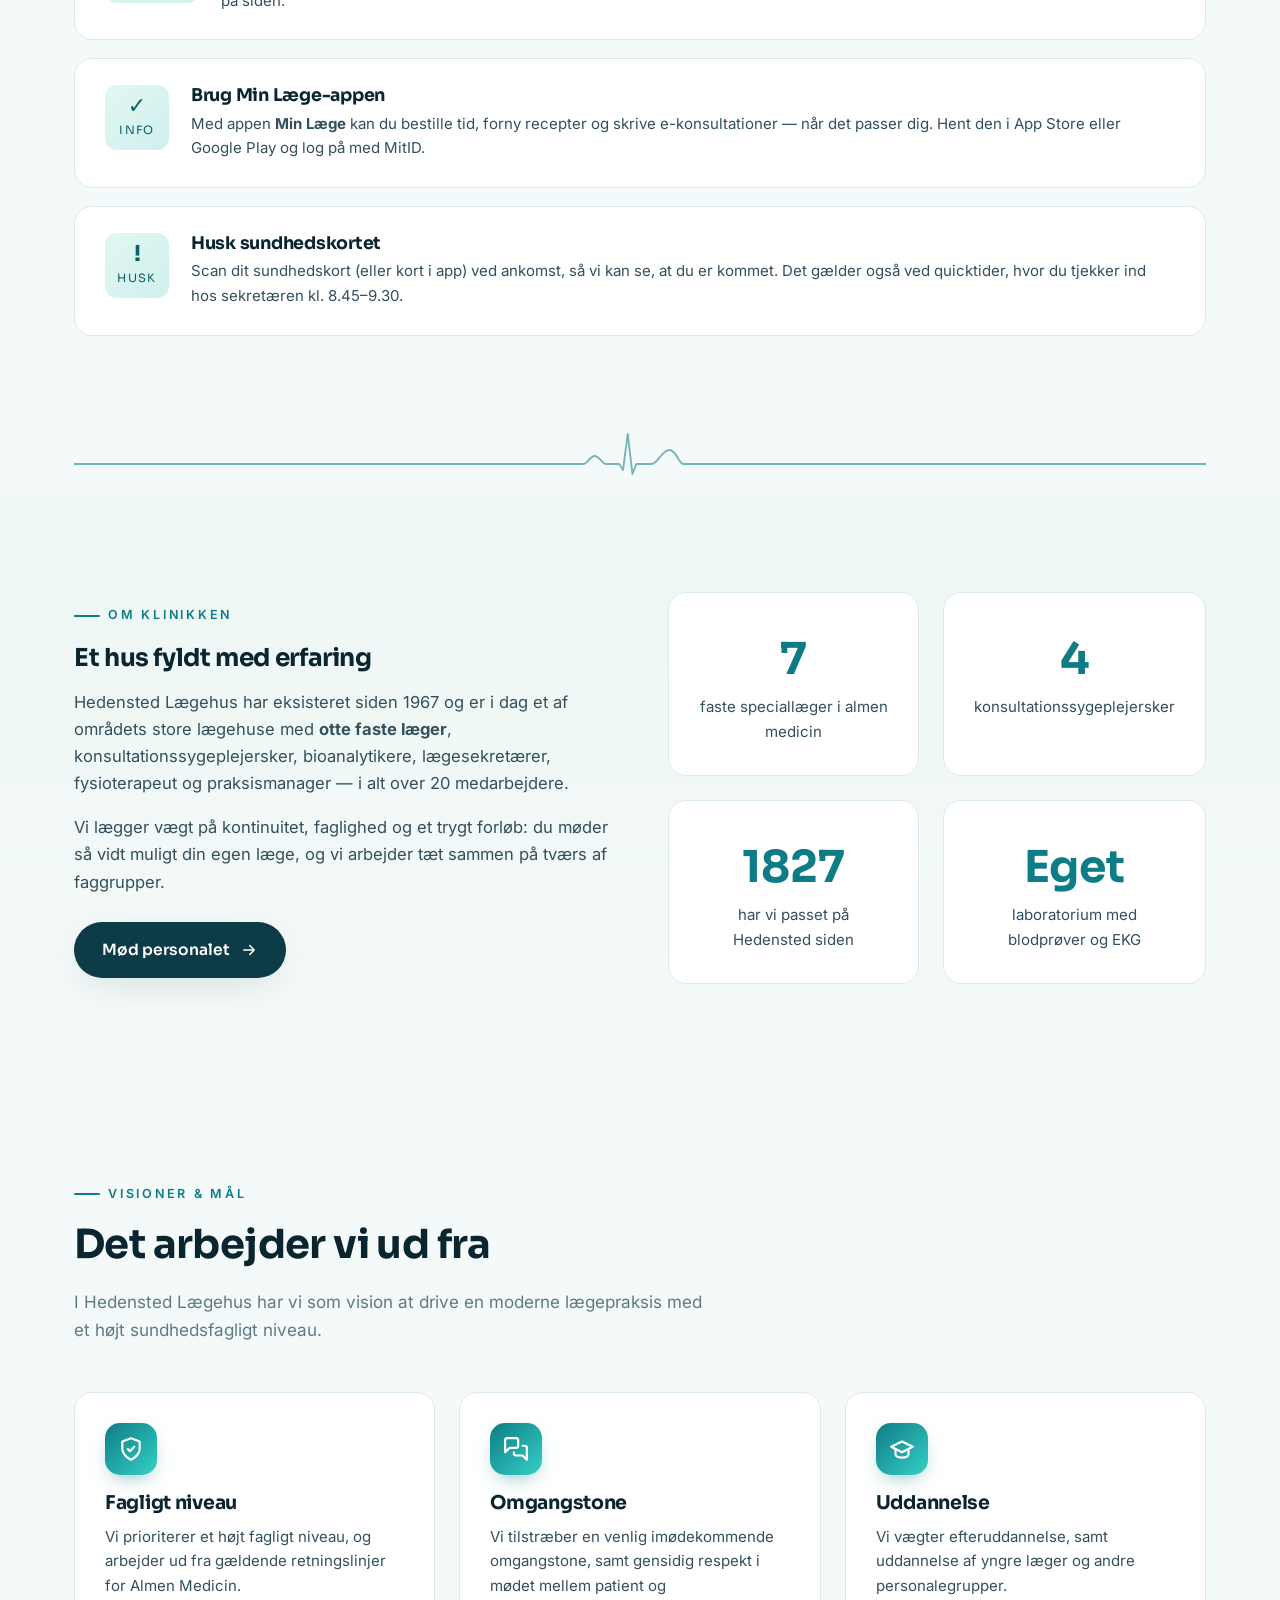
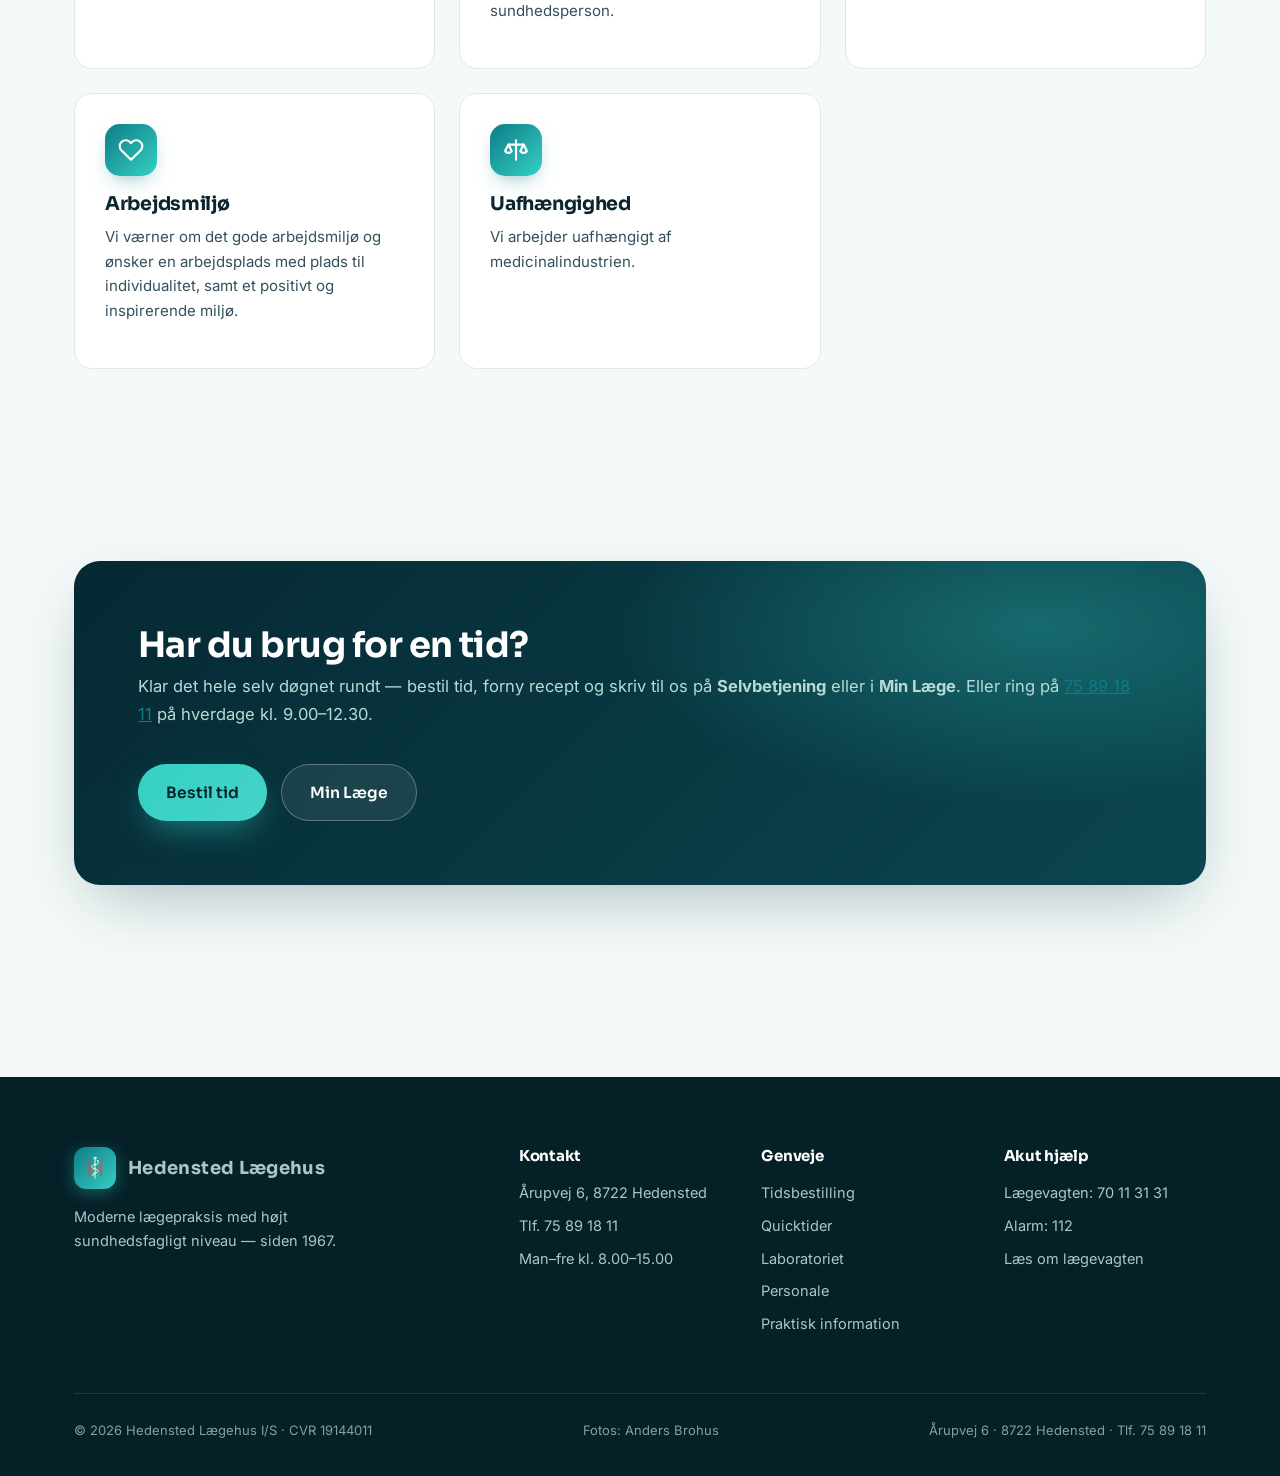
==== commit 83237597: "Forside: hero uden overskrift og undertekst "Moderne lægehus..." og brødteksten er fjernet fra heroe" ====
--- a/index.html
+++ b/index.html
@@ -50,8 +50,8 @@
       <div class="wrap">
         <div class="hero-content">
           <span class="eyebrow">Praktiserende læger i Hedensted</span>
-          <h1>Moderne lægehus med <span class="accent">mennesket</span> i centrum</h1>
-          <p class="lede" data-tekst="forside_hero_lede">Vi er et lægehus med otte faste læger, erfarne sygeplejersker og eget laboratorium. Vores vision er at drive en moderne lægepraksis med et højt sundhedsfagligt niveau — og med tid til dig.</p>
+          <!-- Overskriften er kun for skærmlæsere/søgemaskiner — visuelt taler fotoet for sig selv -->
+          <h1 style="position:absolute;width:1px;height:1px;overflow:hidden;clip:rect(0 0 0 0);white-space:nowrap">Hedensted Lægehus — moderne lægehus med mennesket i centrum</h1>
           <div class="hero-actions">
             <a class="btn btn-primary" href="https://patientportal.egclinea.com/?id=671" target="_blank" rel="noopener" data-link="selvbetjening">
               <svg viewBox="0 0 24 24" fill="none" stroke="currentColor" stroke-width="2" stroke-linecap="round" stroke-linejoin="round"><rect x="3" y="4" width="18" height="18" rx="3"/><path d="M16 2v4M8 2v4M3 10h18M9 16l2 2 4-4"/></svg>
--- a/css/style.css
+++ b/css/style.css
@@ -243,13 +243,19 @@
    hvidt venstre-skær, så den mørke tekst står læsbart ovenpå */
 .hero.hero-photo {
   background:
-    linear-gradient(90deg, rgba(251, 253, 253, 0.95) 0%, rgba(250, 253, 253, 0.82) 46%, rgba(249, 252, 252, 0.25) 78%, rgba(249, 252, 252, 0.05) 100%),
-    url("../assets/fotos/konsultation.jpg") center 28% / cover no-repeat,
+    linear-gradient(90deg, rgba(251, 253, 253, 0.55) 0%, rgba(250, 253, 253, 0.8) 26%, rgba(250, 253, 253, 0.78) 50%, rgba(249, 252, 252, 0.22) 78%, rgba(249, 252, 252, 0.05) 100%),
+    url("../assets/fotos/konsultation.jpg") center 62% / cover no-repeat,
     linear-gradient(168deg, #fbfdfd 0%, #eef8f4 100%);
 }
 .hero.hero-photo .hero-content { padding: 60px 0 220px; max-width: 700px; }
 .hero.hero-photo h1 { font-size: clamp(2.2rem, 4.6vw, 3.5rem); }
 .hero.hero-photo p.lede { max-width: 46ch; }
+/* Knapperne skubbes lidt ned, så drengens hage står fri af "Bestil tid",
+   og hele tekstkolonnen rykkes lidt mod højre, væk fra drengen */
+@media (min-width: 761px) {
+  .hero.hero-photo .hero-actions { margin-top: 84px; }
+  .hero.hero-photo .hero-content { margin-left: 56px; }
+}
 @media (max-width: 760px) {
   /* Mobil: teksten øverst i sit eget lyse felt, hele fotoet som
      ubeskåret bånd i bunden — løftet fri af Telefontider-kortet */
@@ -264,30 +270,28 @@
   .hero .scroll-hint { display: none; }
 }
 .hero.hero-sub.hero-lab { min-height: 62vh; }
-/* Foto-hero med blodtryksmåler (konsultationssiden): apparatet står i
-   højre side af fotoet, så teksten får et mørkt venstre-skær */
+/* Foto-hero med blodtryksmåler (konsultationssiden): lyst udtryk —
+   apparatet står i højre side, og teksten får et hvidt venstre-skær */
 .hero.hero-sub.hero-tryk {
   min-height: 62vh;
   background:
-    linear-gradient(90deg, rgba(4, 22, 28, 0.82) 0%, rgba(4, 22, 28, 0.42) 42%, rgba(4, 22, 28, 0) 66%),
+    linear-gradient(90deg, rgba(251, 253, 253, 0.92) 0%, rgba(250, 253, 253, 0.72) 42%, rgba(249, 252, 252, 0.12) 66%, rgba(249, 252, 252, 0) 100%),
     url("../assets/fotos/blodtryksmaaler.jpg") right -140px center / cover no-repeat,
-    linear-gradient(168deg, #051d24 0%, #072a33 100%);
-}
-/* Billedbåndet under heroen må ikke trækkes op over apparatet */
-.hero.hero-sub.hero-tryk + .photo-pull { margin-top: 28px; }
-/* Kortere bund-fade, så apparatet ikke vaskes hvidt ud i bunden */
+    linear-gradient(168deg, #fbfdfd 0%, #eef8f4 100%);
+}
+/* Kortere bund-fade, så apparatet ikke vaskes ud i bunden */
 .hero.hero-sub.hero-tryk::after {
-  background: linear-gradient(180deg, rgba(4, 26, 33, 0.3) 0%, transparent 28%, transparent 82%, rgba(244, 250, 249, 0.9) 100%);
+  background: linear-gradient(180deg, rgba(255, 255, 255, 0.15) 0%, transparent 28%, transparent 82%, rgba(244, 250, 249, 0.9) 100%);
 }
 @media (max-width: 760px) {
   /* Mobil: apparatet lægges i bunden under teksten (ubeskåret bredde),
-     mørk toning øverst glider ned i fotoets egen mørke baggrund;
+     lys toning øverst glider ned i fotoets egen lyse baggrund;
      teksten løftes fri af apparatet med ekstra bund-luft */
   .hero.hero-sub.hero-tryk {
     background:
-      linear-gradient(180deg, rgba(5, 29, 36, 0.94) 0%, rgba(6, 35, 43, 0.85) 38%, rgba(6, 35, 43, 0.35) 52%, rgba(6, 35, 43, 0) 68%),
+      linear-gradient(180deg, rgba(251, 253, 253, 0.96) 0%, rgba(250, 253, 253, 0.88) 38%, rgba(250, 253, 253, 0.4) 52%, rgba(250, 253, 253, 0) 68%),
       url("../assets/fotos/blodtryksmaaler.jpg") right bottom / 165% auto no-repeat,
-      linear-gradient(168deg, #051d24 0%, #072a33 100%);
+      linear-gradient(168deg, #fbfdfd 0%, #eef8f4 100%);
   }
   .hero.hero-sub.hero-tryk .hero-content { padding-bottom: 235px; }
 }
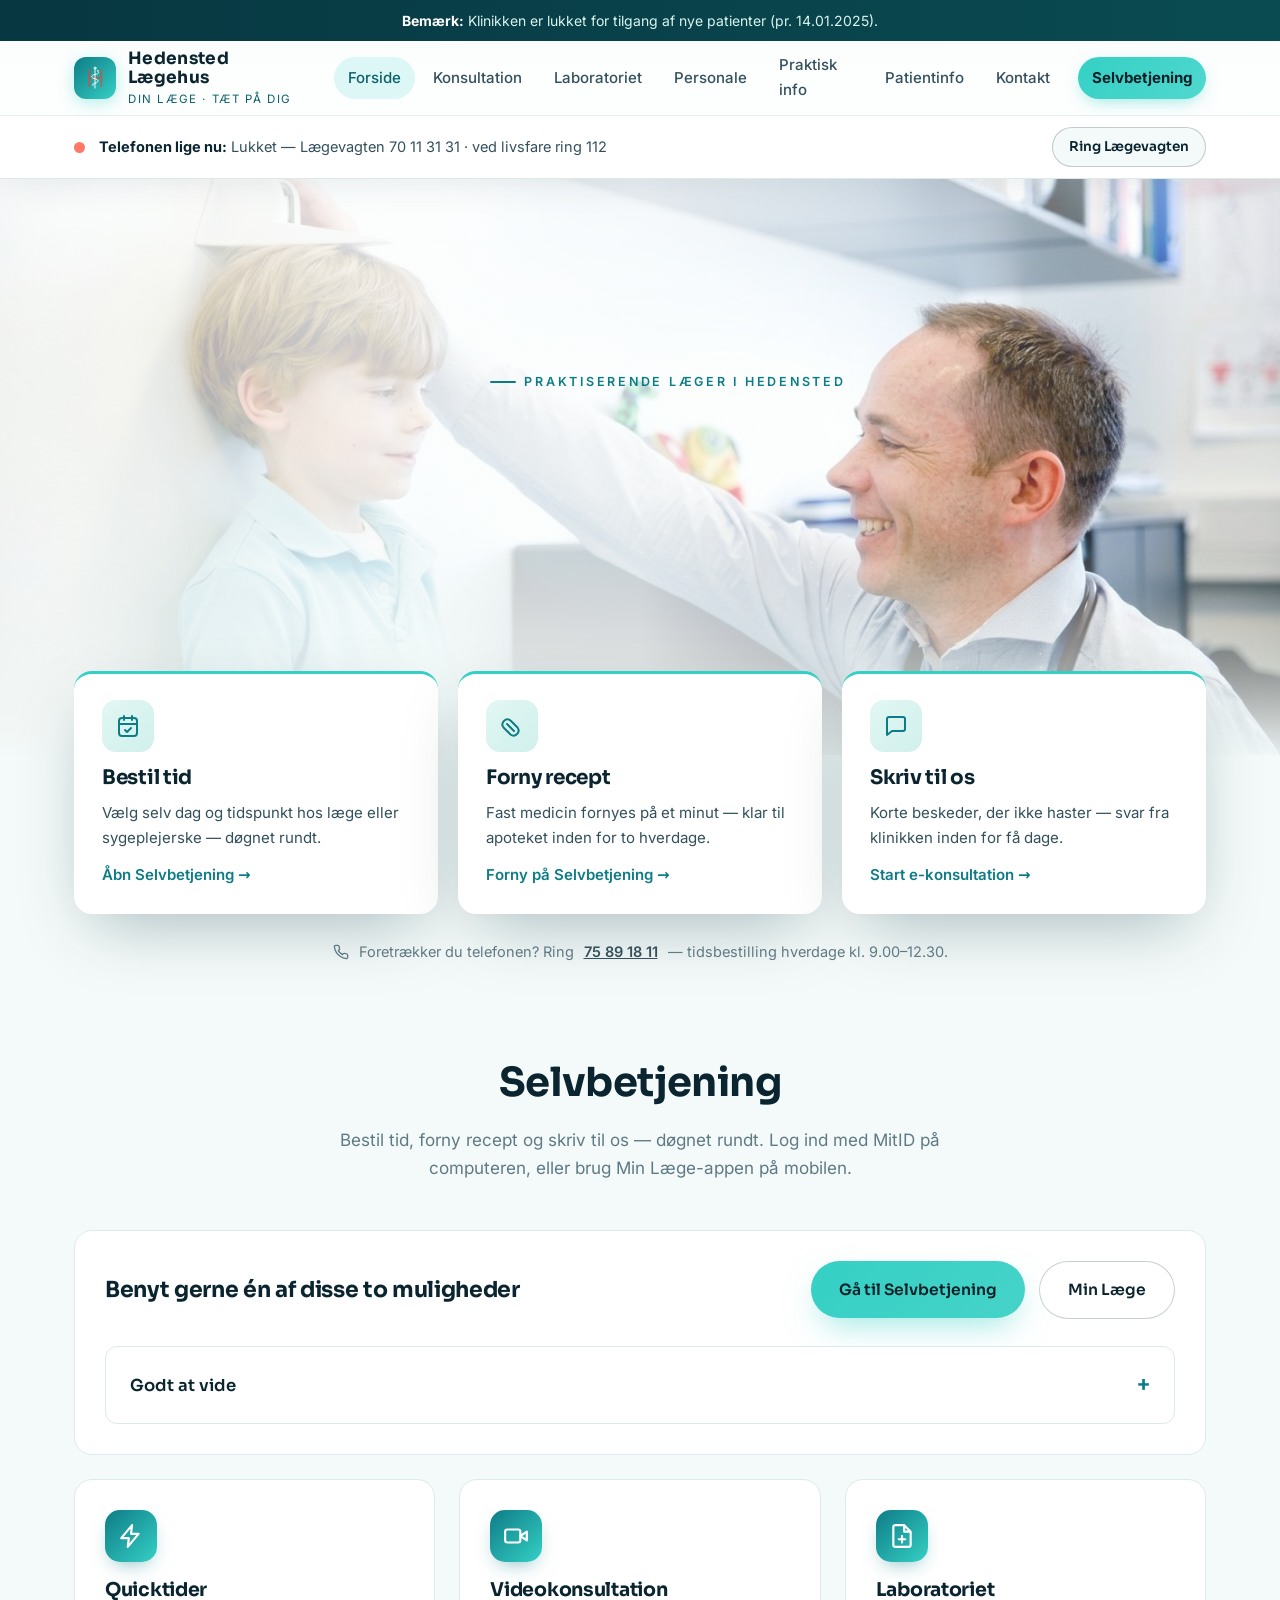
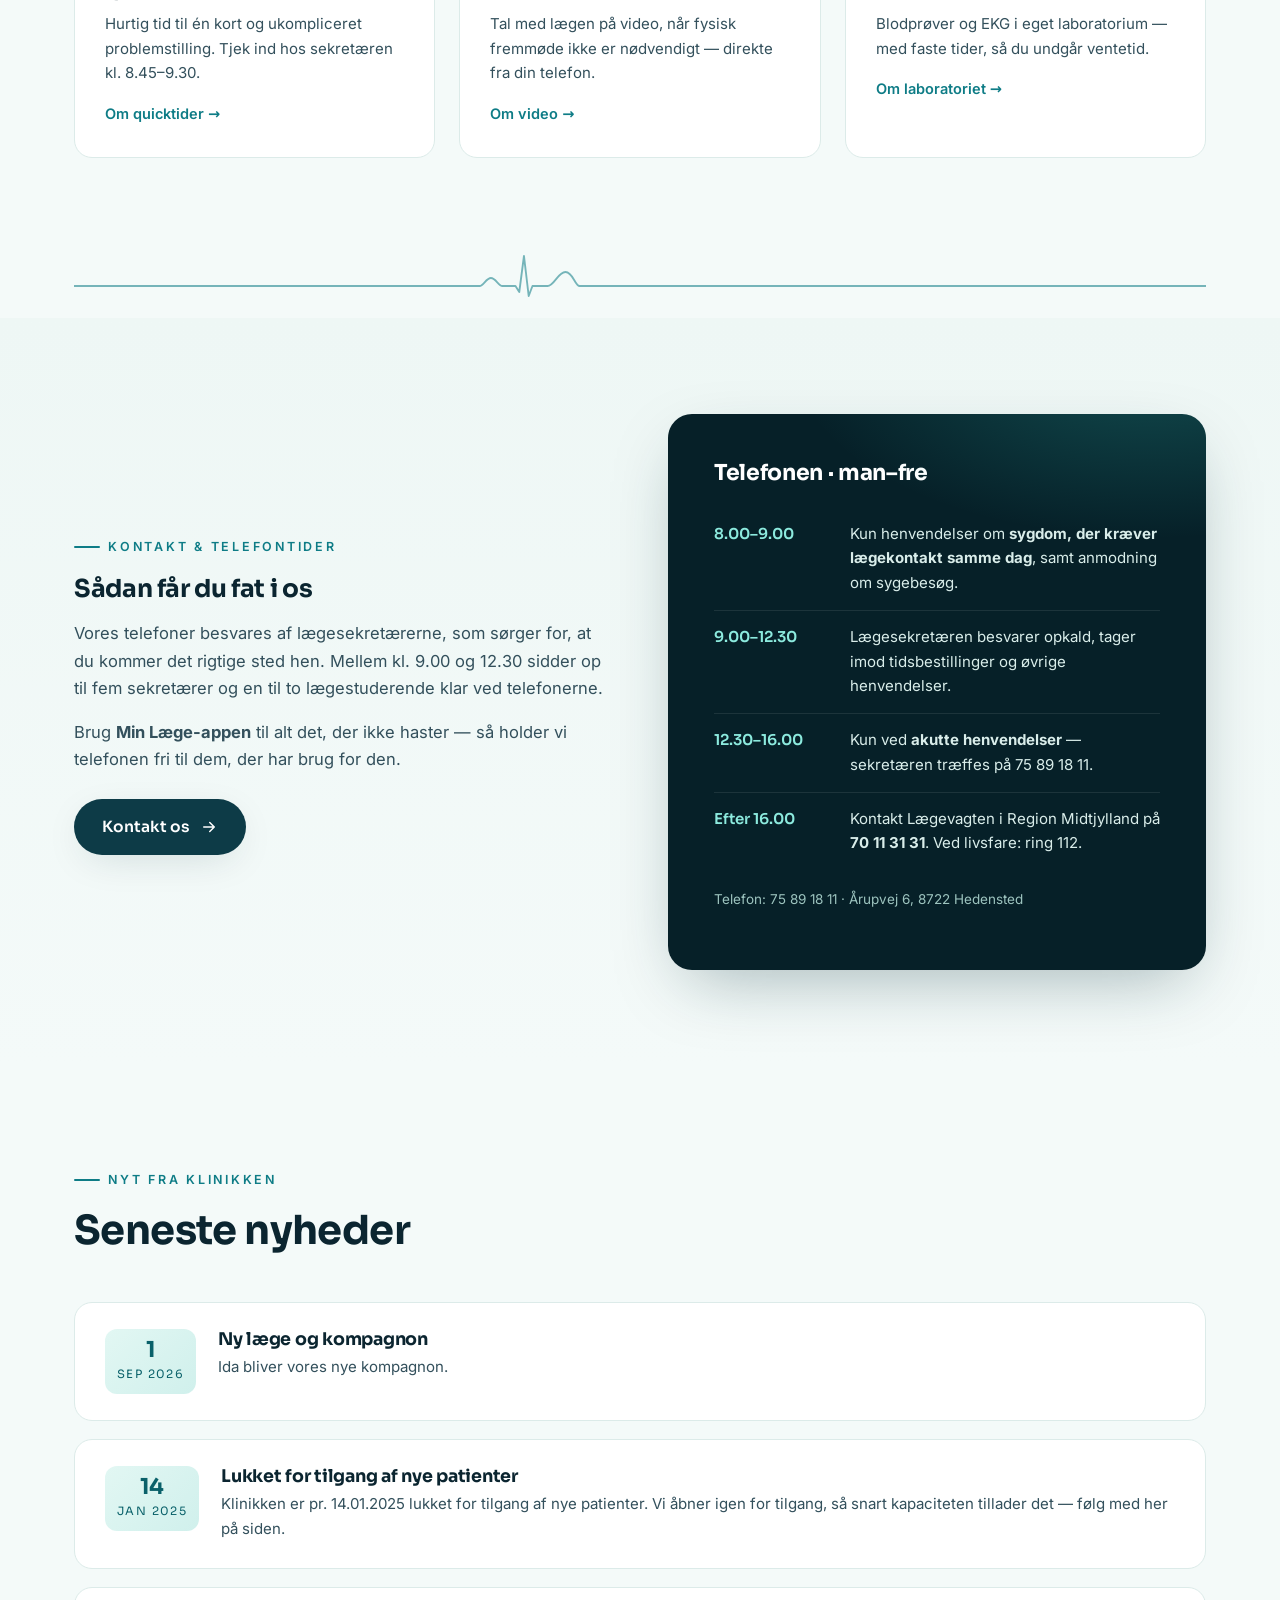
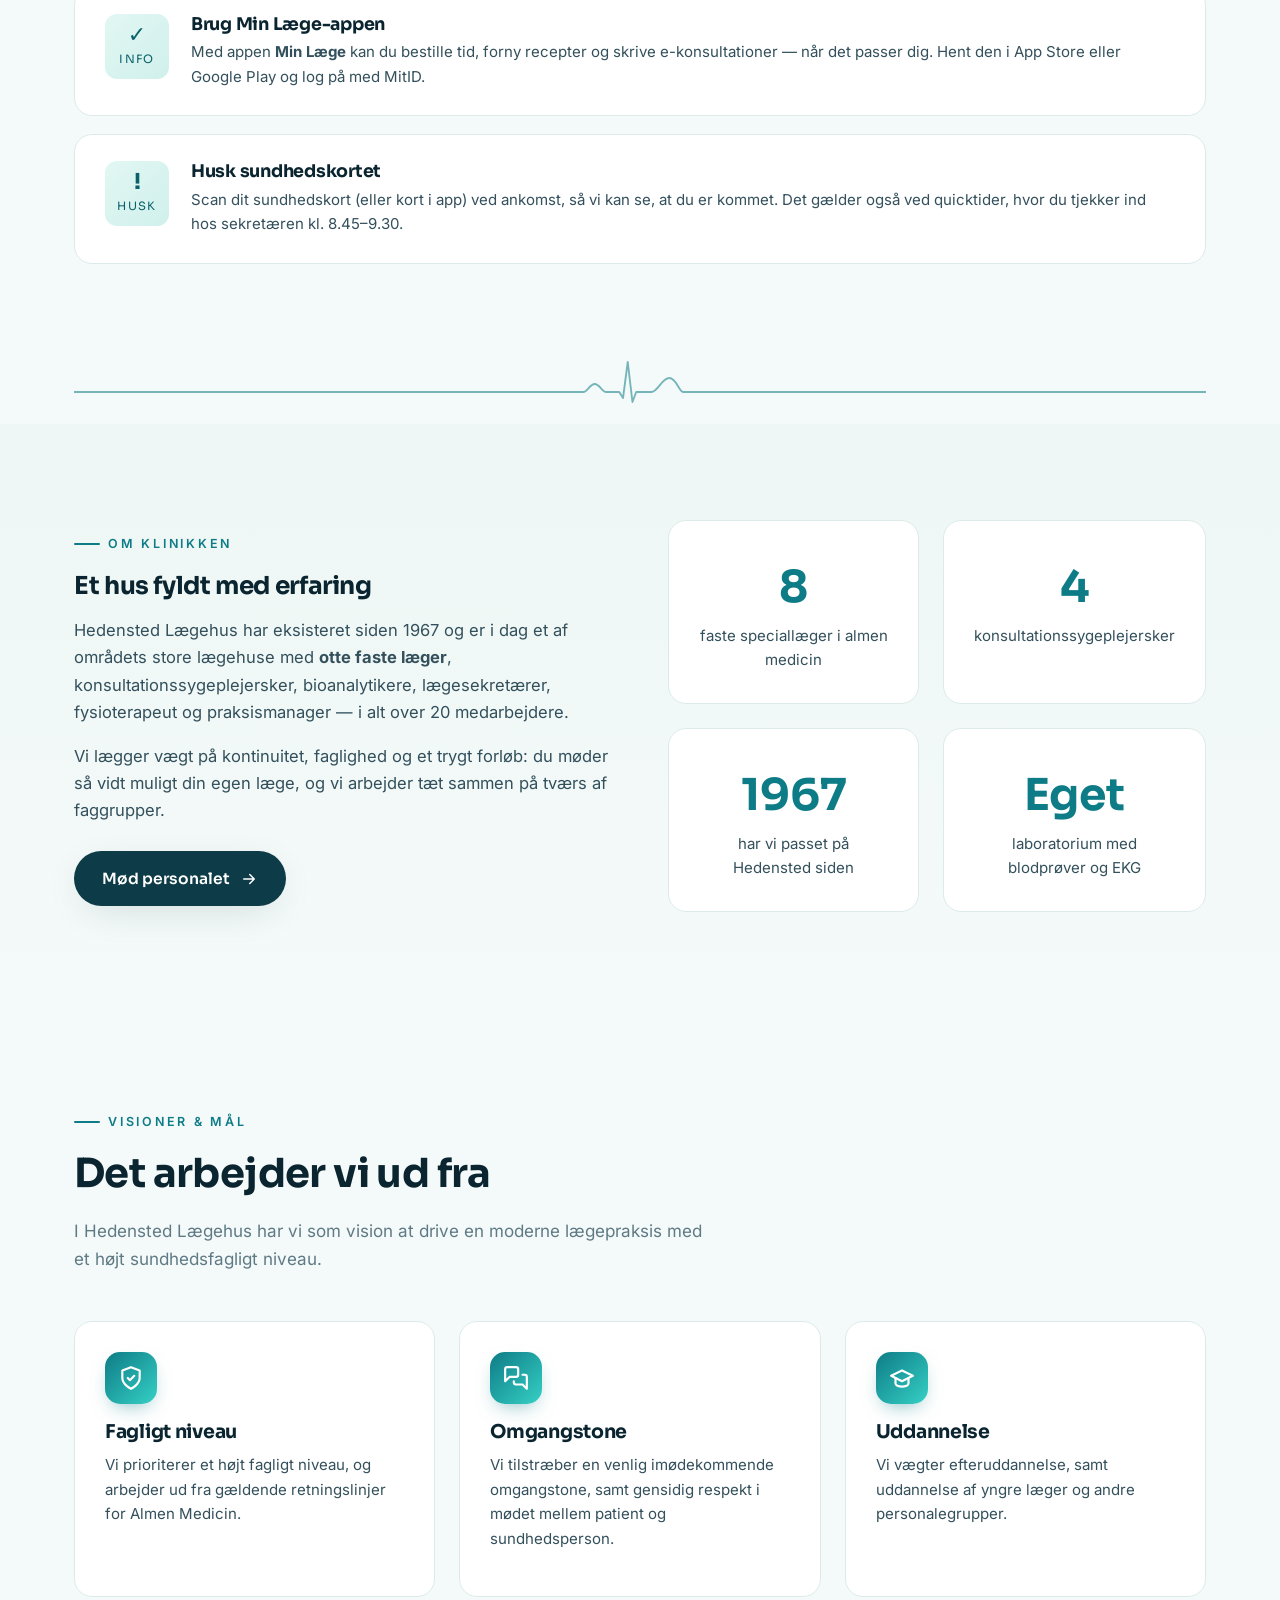
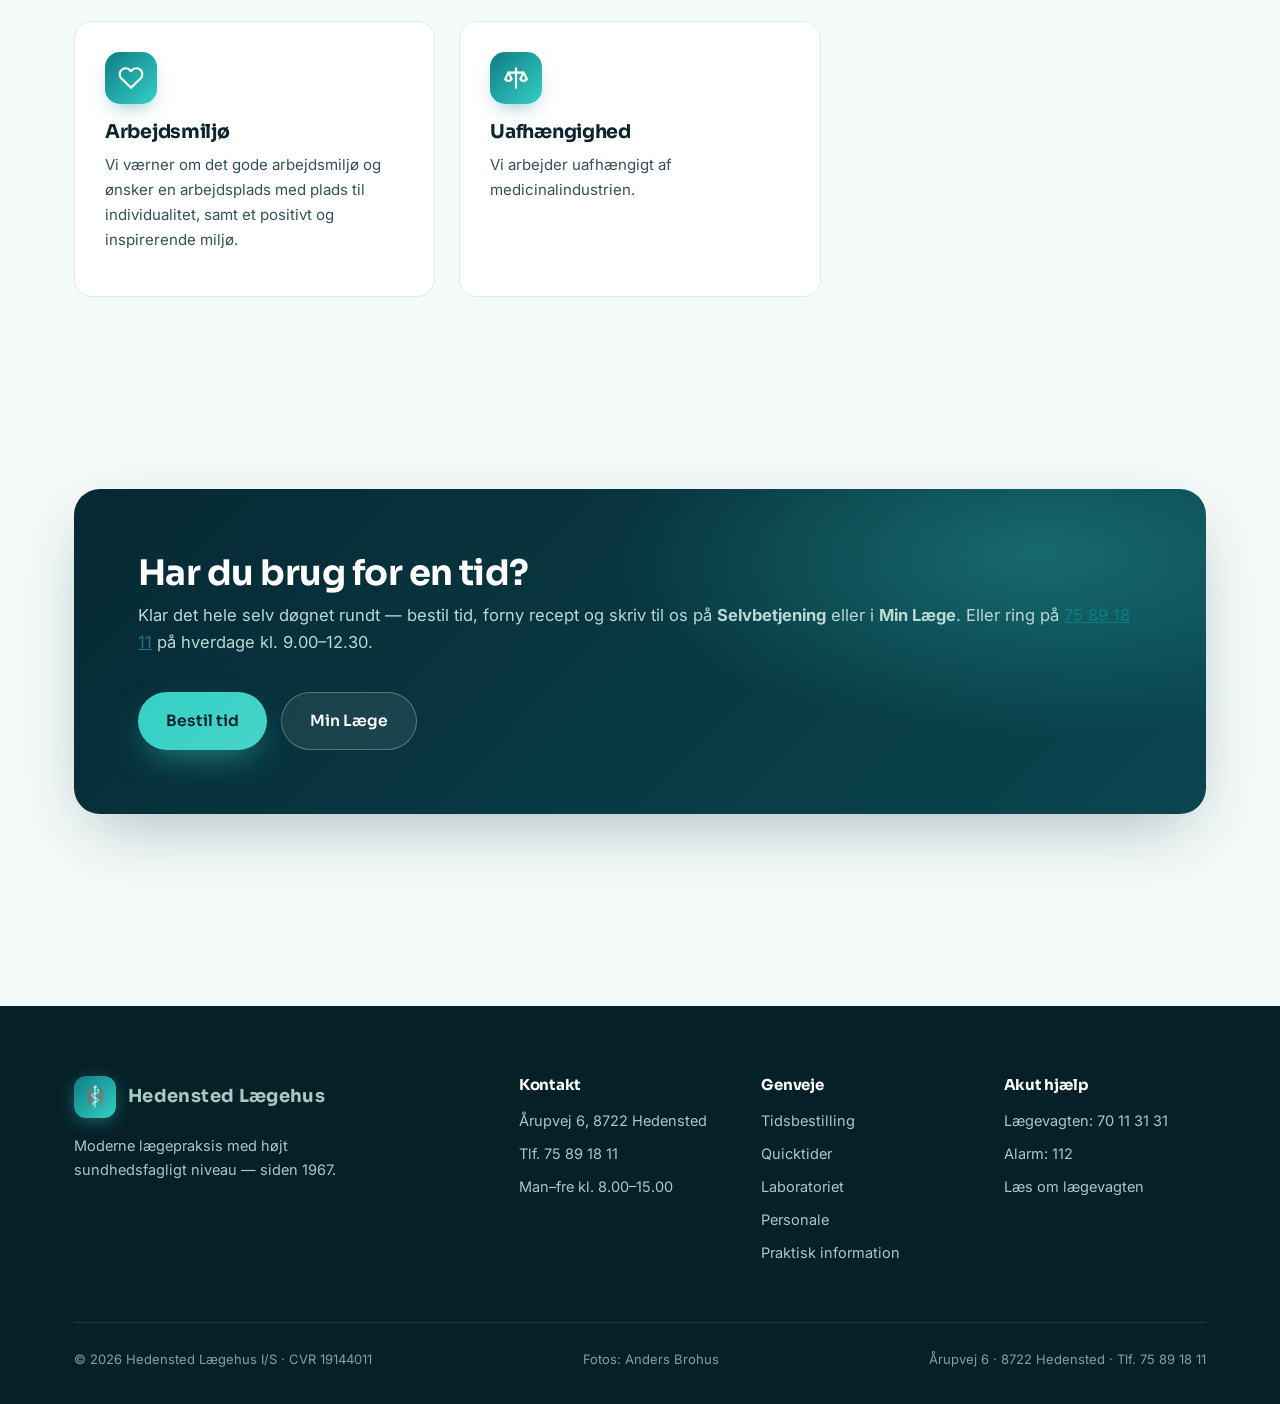
==== commit ef950164: "Forside: tre handlingskort under heroen (forslag A) Info-kortene (Telefontider/Find os/Akut) er aflø" ====
--- a/index.html
+++ b/index.html
@@ -52,47 +52,36 @@
           <span class="eyebrow">Praktiserende læger i Hedensted</span>
           <!-- Overskriften er kun for skærmlæsere/søgemaskiner — visuelt taler fotoet for sig selv -->
           <h1 style="position:absolute;width:1px;height:1px;overflow:hidden;clip:rect(0 0 0 0);white-space:nowrap">Hedensted Lægehus — moderne lægehus med mennesket i centrum</h1>
-          <div class="hero-actions">
-            <a class="btn btn-primary" href="https://patientportal.egclinea.com/?id=671" target="_blank" rel="noopener" data-link="selvbetjening">
-              <svg viewBox="0 0 24 24" fill="none" stroke="currentColor" stroke-width="2" stroke-linecap="round" stroke-linejoin="round"><rect x="3" y="4" width="18" height="18" rx="3"/><path d="M16 2v4M8 2v4M3 10h18M9 16l2 2 4-4"/></svg>
-              Bestil tid
-            </a>
-            <a class="btn btn-ghost" href="tel:75891811">
-              <svg viewBox="0 0 24 24" fill="none" stroke="currentColor" stroke-width="2" stroke-linecap="round" stroke-linejoin="round"><path d="M22 16.9v3a2 2 0 0 1-2.2 2 19.8 19.8 0 0 1-8.6-3.1 19.5 19.5 0 0 1-6-6A19.8 19.8 0 0 1 2.1 4.2 2 2 0 0 1 4.1 2h3a2 2 0 0 1 2 1.7c.1 1 .4 2 .7 2.9a2 2 0 0 1-.5 2.1L8 10a16 16 0 0 0 6 6l1.3-1.3a2 2 0 0 1 2.1-.5c.9.3 1.9.6 2.9.7a2 2 0 0 1 1.7 2z"/></svg>
-              Ring 75 89 18 11
-            </a>
-          </div>
-          <p class="hero-help" style="margin-top:18px;font-size:14.5px;color:var(--ink-soft);max-width:48ch">Bestil tid, forny recept og skriv til os på <strong style="color:var(--ink)">Selvbetjening</strong> — direkte på din computer. <a href="konsultation.html#tidsbestilling" style="color:var(--teal-dark);text-decoration:underline">Sådan gør du</a></p>
-        </div>
-      </div>
-      <a class="scroll-hint" href="#genveje">Scroll</a>
-    </section>
-
-    <!-- ===================== INFO-BAR ===================== -->
+        </div>
+      </div>
+    </section>
+
+    <!-- ===================== HANDLINGSKORT (forslag A) ===================== -->
     <div class="info-bar wrap">
       <div class="info-grid">
-        <div class="info-card reveal">
-          <span class="ico" aria-hidden="true"><svg viewBox="0 0 24 24" fill="none" stroke="currentColor" stroke-width="2" stroke-linecap="round"><circle cx="12" cy="12" r="9"/><path d="M12 7v5l3 3"/></svg></span>
-          <div>
-            <h3>Telefontider</h3>
-            <p>Man–fre kl. 8.00–9.00: akut sygdom samme dag.<br>Kl. 9.00–12.30: tidsbestilling og øvrige henvendelser.</p>
-          </div>
-        </div>
-        <div class="info-card reveal reveal-d1">
-          <span class="ico" aria-hidden="true"><svg viewBox="0 0 24 24" fill="none" stroke="currentColor" stroke-width="2" stroke-linecap="round" stroke-linejoin="round"><path d="M20 10c0 6-8 12-8 12s-8-6-8-12a8 8 0 0 1 16 0z"/><circle cx="12" cy="10" r="3"/></svg></span>
-          <div>
-            <h3>Find os</h3>
-            <p>Årupvej 6, 8722 Hedensted<br><a class="more" href="kontakt.html#find-os">Se kort og transport</a></p>
-          </div>
-        </div>
-        <div class="info-card reveal reveal-d2">
-          <span class="ico" aria-hidden="true"><svg viewBox="0 0 24 24" fill="none" stroke="currentColor" stroke-width="2" stroke-linecap="round" stroke-linejoin="round"><path d="M10.3 3.9 1.8 18a2 2 0 0 0 1.7 3h17a2 2 0 0 0 1.7-3L13.7 3.9a2 2 0 0 0-3.4 0z"/><path d="M12 9v4M12 17h.01"/></svg></span>
-          <div>
-            <h3>Akut hjælp</h3>
-            <p>Lægevagten (efter kl. 16): <a href="tel:70113131">70 11 31 31</a><br>Livstruende sygdom: ring <strong>112</strong></p>
-          </div>
-        </div>
-      </div>
+        <a class="info-card task-card reveal" href="https://patientportal.egclinea.com/?id=671" target="_blank" rel="noopener" data-link="selvbetjening">
+          <span class="ico" aria-hidden="true"><svg viewBox="0 0 24 24" fill="none" stroke="currentColor" stroke-width="2" stroke-linecap="round" stroke-linejoin="round"><rect x="3" y="4" width="18" height="18" rx="3"/><path d="M16 2v4M8 2v4M3 10h18M9 16l2 2 4-4"/></svg></span>
+          <h3>Bestil tid</h3>
+          <p>Vælg selv dag og tidspunkt hos læge eller sygeplejerske — døgnet rundt.</p>
+          <span class="more">Åbn Selvbetjening</span>
+        </a>
+        <a class="info-card task-card reveal reveal-d1" href="https://patientportal.egclinea.com/?id=671" target="_blank" rel="noopener" data-link="selvbetjening">
+          <span class="ico" aria-hidden="true"><svg viewBox="0 0 24 24" fill="none" stroke="currentColor" stroke-width="2" stroke-linecap="round" stroke-linejoin="round"><path d="M10.5 20.5 3.5 13.5a5 5 0 0 1 7-7l7 7a5 5 0 0 1-7 7z"/><path d="M7 10l7 7"/></svg></span>
+          <h3>Forny recept</h3>
+          <p>Fast medicin fornyes på et minut — klar til apoteket inden for to hverdage.</p>
+          <span class="more">Forny på Selvbetjening</span>
+        </a>
+        <a class="info-card task-card reveal reveal-d2" href="https://patientportal.egclinea.com/?id=671" target="_blank" rel="noopener" data-link="selvbetjening">
+          <span class="ico" aria-hidden="true"><svg viewBox="0 0 24 24" fill="none" stroke="currentColor" stroke-width="2" stroke-linecap="round" stroke-linejoin="round"><path d="M21 15a2 2 0 0 1-2 2H8l-5 4V5a2 2 0 0 1 2-2h14a2 2 0 0 1 2 2z"/></svg></span>
+          <h3>Skriv til os</h3>
+          <p>Korte beskeder, der ikke haster — svar fra klinikken inden for få dage.</p>
+          <span class="more">Start e-konsultation</span>
+        </a>
+      </div>
+      <p class="task-tlf reveal">
+        <svg viewBox="0 0 24 24" fill="none" stroke="currentColor" stroke-width="2" stroke-linecap="round" aria-hidden="true"><path d="M22 16.9v3a2 2 0 0 1-2.2 2 19.8 19.8 0 0 1-8.6-3.1 19.5 19.5 0 0 1-6-6A19.8 19.8 0 0 1 2.1 4.2 2 2 0 0 1 4.1 2h3a2 2 0 0 1 2 1.7c.1 1 .4 2 .7 2.9a2 2 0 0 1-.5 2.1L8 10a16 16 0 0 0 6 6l1.3-1.3a2 2 0 0 1 2.1-.5c.9.3 1.9.6 2.9.7a2 2 0 0 1 1.7 2z"/></svg>
+        Foretrækker du telefonen? Ring <a href="tel:75891811">75 89 18 11</a> — tidsbestilling hverdage kl. 9.00–12.30.
+      </p>
     </div>
 
     <!-- ===================== GENVEJE ===================== -->
--- a/css/style.css
+++ b/css/style.css
@@ -196,6 +196,41 @@
   .brand-text .tag { display: none; }
 }
 
+/* ---------- Telefonstatus-linje (indsættes af js/main.js) ---------- */
+.tlf-status {
+  background: var(--card);
+  border-bottom: 1px solid var(--line);
+  box-shadow: 0 10px 40px -12px rgba(6, 45, 55, 0.12);
+  position: relative; z-index: 6;
+}
+.tlf-status-inner { display: flex; align-items: center; gap: 14px; padding-top: 11px; padding-bottom: 11px; }
+.tlf-status .dot { width: 11px; height: 11px; border-radius: 999px; flex: none; background: var(--ink-muted); }
+.tlf-status[data-farve="groen"] .dot { background: #22aa6e; animation: tlfPuls 2s infinite; }
+.tlf-status[data-farve="gul"] .dot { background: var(--amber); }
+.tlf-status[data-farve="roed"] .dot { background: var(--coral); }
+@keyframes tlfPuls {
+  0% { box-shadow: 0 0 0 0 rgba(34, 170, 110, 0.35); }
+  70% { box-shadow: 0 0 0 9px rgba(34, 170, 110, 0); }
+  100% { box-shadow: 0 0 0 0 rgba(34, 170, 110, 0); }
+}
+.tlf-status p { margin: 0; font-size: 14.5px; color: var(--ink-soft); }
+.tlf-status strong { color: var(--ink); }
+.tlf-status .tid { color: var(--ink-muted); }
+.tlf-ring {
+  margin-left: auto; flex: none;
+  font-family: var(--font-head); font-weight: 600; font-size: 13.5px;
+  padding: 8px 16px; border-radius: 999px; white-space: nowrap;
+  background: var(--paper); color: var(--ink);
+  border: 1px solid rgba(11, 37, 48, 0.22);
+  text-decoration: none;
+}
+.tlf-ring:hover { background: #eaf5f2; color: var(--ink); }
+@media (max-width: 640px) {
+  .tlf-ring { display: none; } /* nummeret står i teksterne — spar pladsen */
+  .tlf-status p { font-size: 13.5px; }
+  .tlf-status-inner { gap: 10px; }
+}
+
 /* ---------- Hero ---------- */
 .hero {
   position: relative;
@@ -247,13 +282,13 @@
     url("../assets/fotos/konsultation.jpg") center 62% / cover no-repeat,
     linear-gradient(168deg, #fbfdfd 0%, #eef8f4 100%);
 }
+/* Kortere hero: handlingskortene nedenunder skal kunne ses uden scroll */
+.hero.hero-photo { min-height: 64vh; }
 .hero.hero-photo .hero-content { padding: 60px 0 220px; max-width: 700px; }
 .hero.hero-photo h1 { font-size: clamp(2.2rem, 4.6vw, 3.5rem); }
 .hero.hero-photo p.lede { max-width: 46ch; }
-/* Knapperne skubbes lidt ned, så drengens hage står fri af "Bestil tid",
-   og hele tekstkolonnen rykkes lidt mod højre, væk fra drengen */
+/* Eyebrow-linjen rykkes lidt mod højre, væk fra drengen */
 @media (min-width: 761px) {
-  .hero.hero-photo .hero-actions { margin-top: 84px; }
   .hero.hero-photo .hero-content { margin-left: 56px; }
 }
 @media (max-width: 760px) {
@@ -422,6 +457,25 @@
 .info-card p { margin: 0; font-size: 14.5px; color: var(--ink-soft); }
 .info-card a.more { font-size: 14px; font-weight: 600; text-decoration: none; }
 @media (max-width: 920px) { .info-grid { grid-template-columns: 1fr; } .info-bar { margin-top: -60px; } }
+
+/* Handlingskort på forsiden (forslag A): hele kortet er ét link */
+.task-card {
+  flex-direction: column; gap: 12px;
+  text-decoration: none; color: inherit;
+  transition: transform 0.22s ease, box-shadow 0.22s ease;
+}
+.task-card:hover { transform: translateY(-4px); box-shadow: 0 30px 80px -22px rgba(6, 45, 55, 0.45); }
+.task-card .ico { width: 52px; height: 52px; border-radius: 14px; }
+.task-card h3 { margin: 2px 0 0; font-size: 20px; }
+.task-card p { margin: 0; font-size: 15px; color: var(--ink-soft); }
+.task-card .more { font-weight: 600; font-size: 15px; color: var(--teal); }
+.task-card .more::after { content: " →"; }
+.task-tlf {
+  display: flex; align-items: center; justify-content: center; gap: 10px;
+  margin: 26px 0 0; font-size: 14.5px; color: var(--ink-muted);
+}
+.task-tlf svg { width: 16px; height: 16px; flex: none; }
+.task-tlf a { color: var(--ink-soft); font-weight: 600; }
 
 /* ---------- Sektioner ---------- */
 .section { padding: 96px 0; }
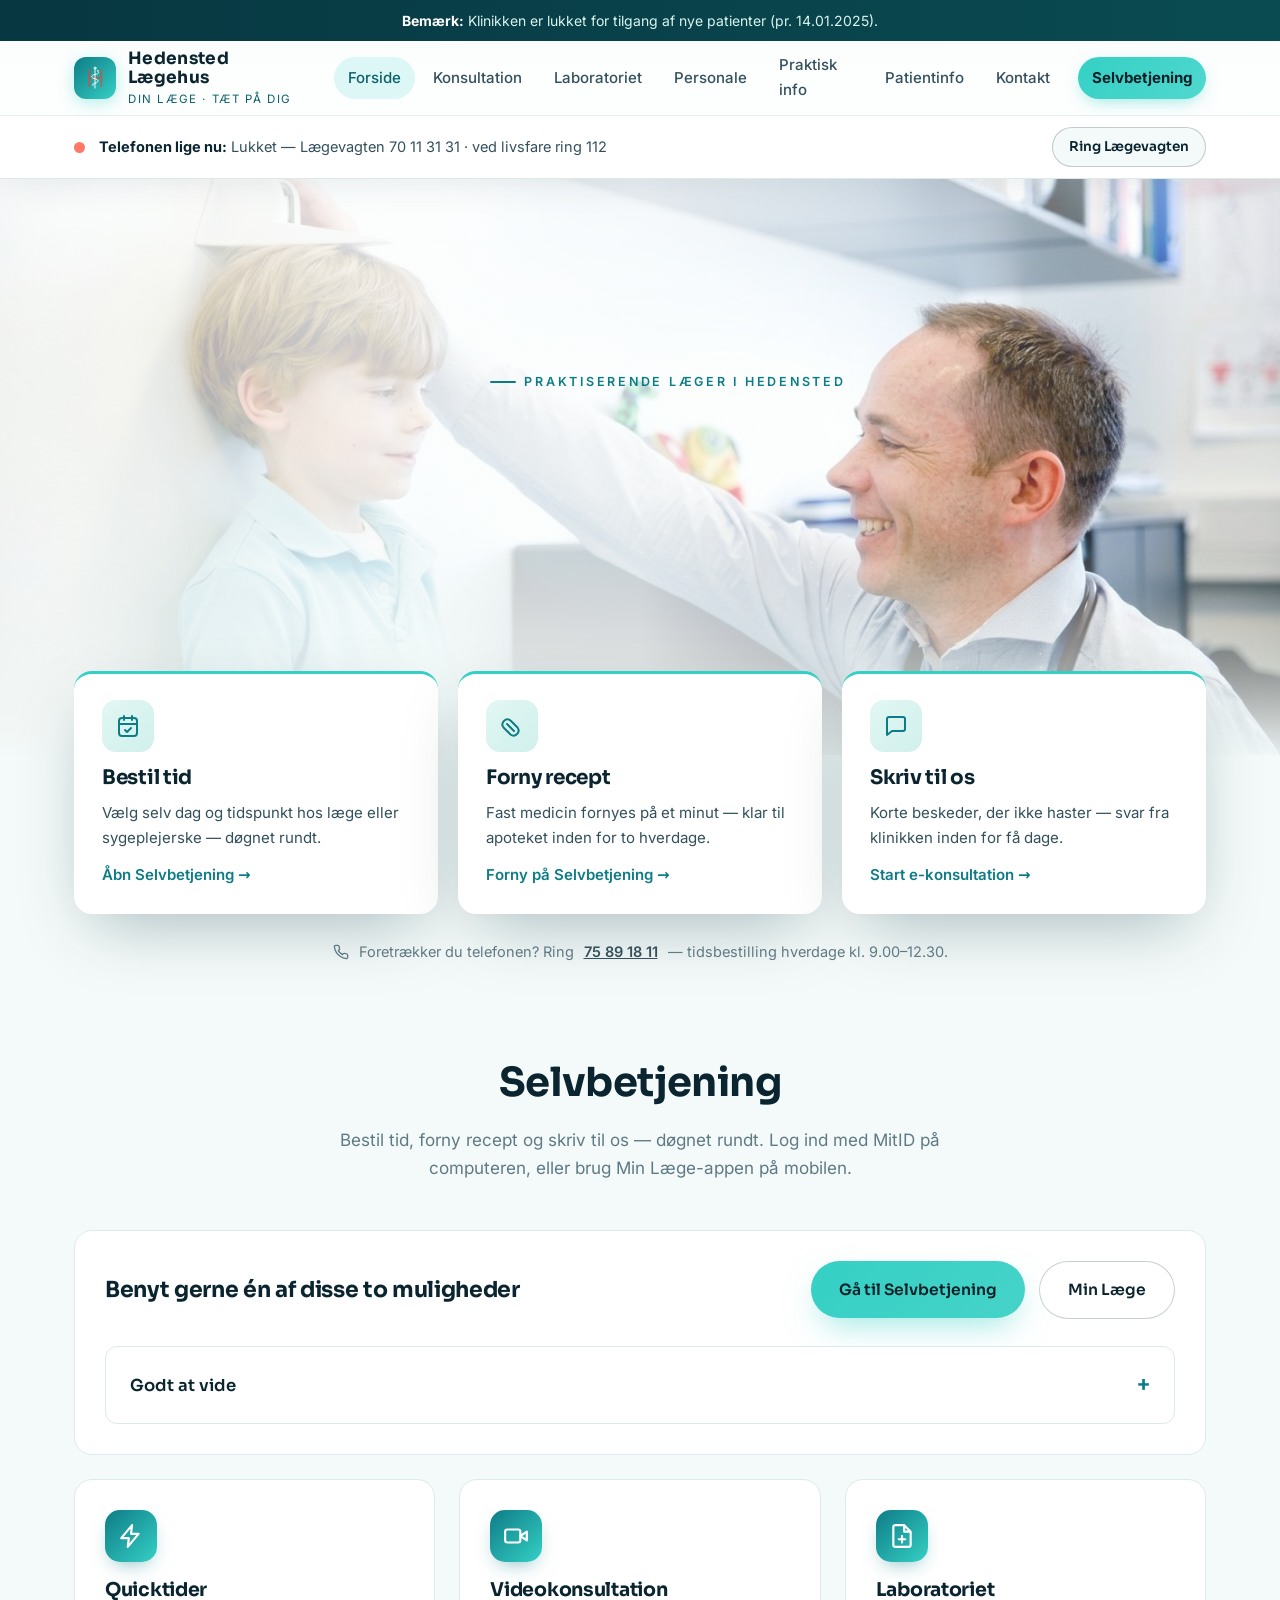
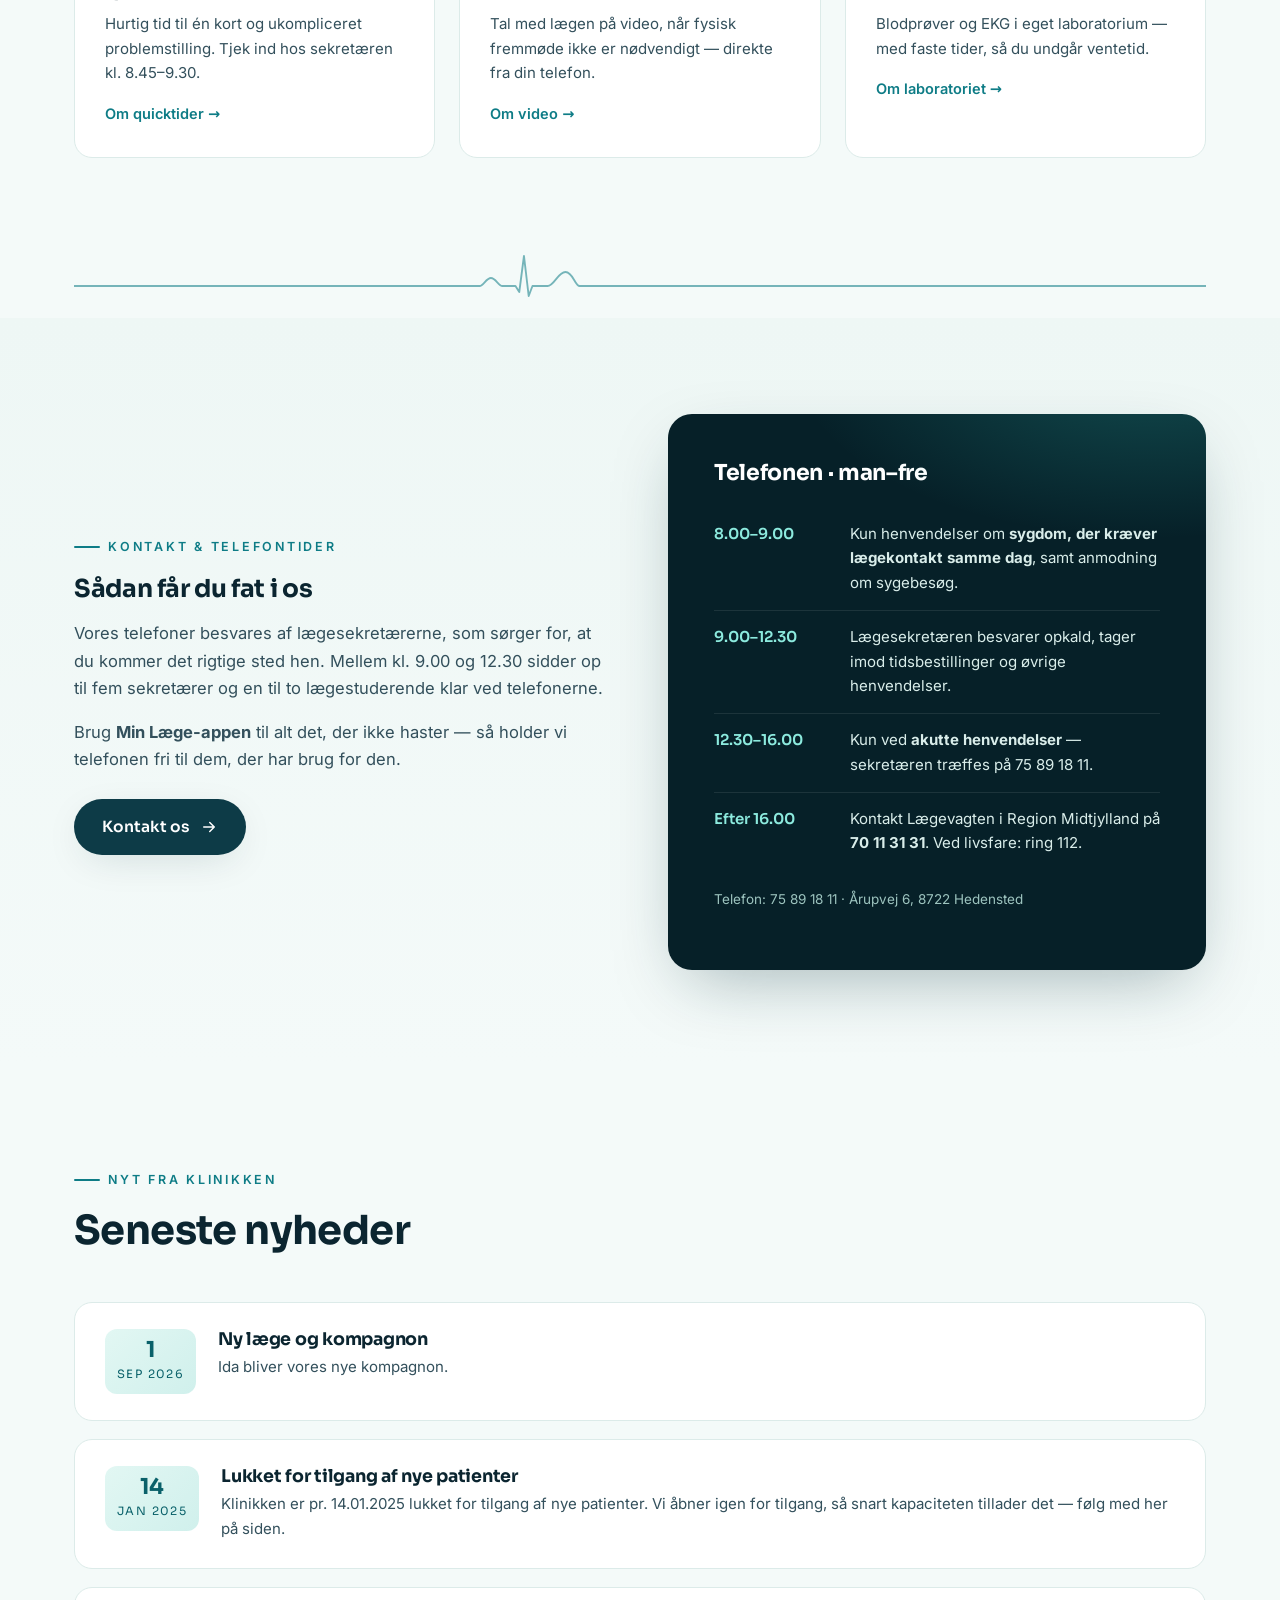
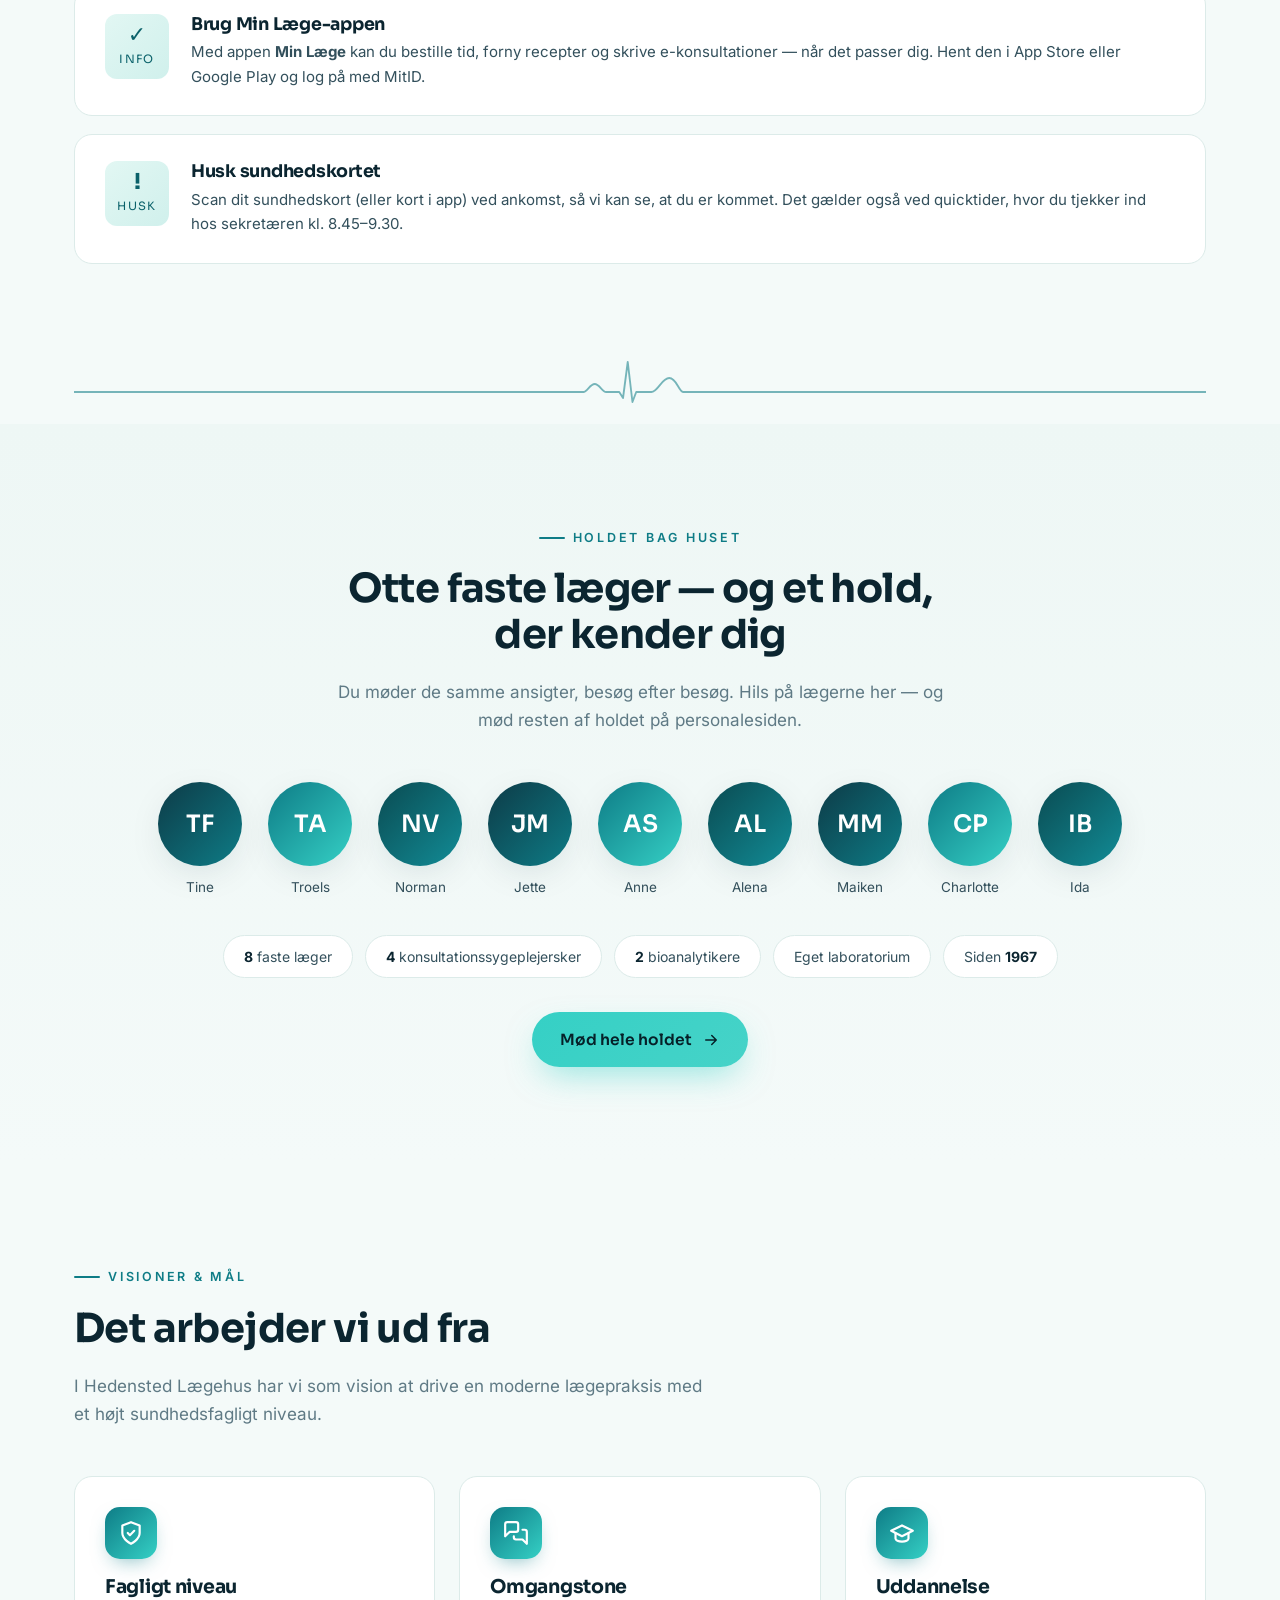
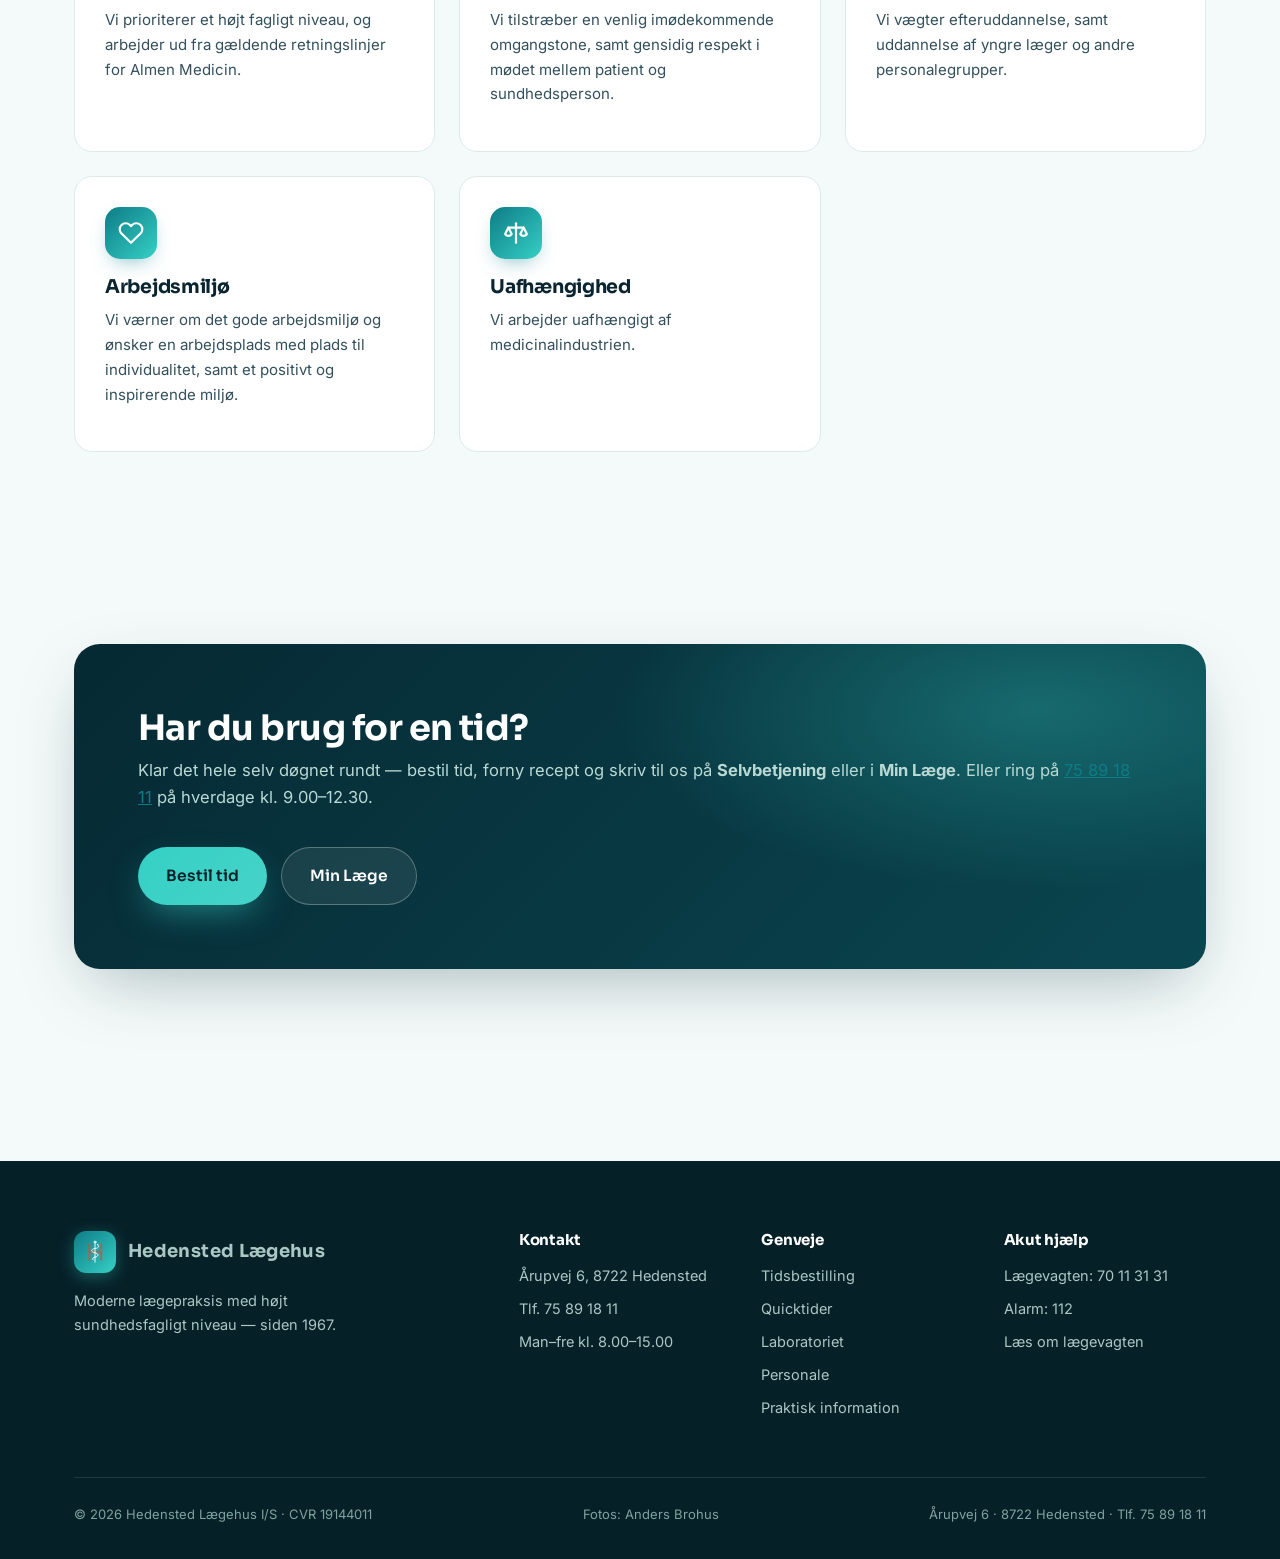
==== commit f2e32488: "Forside: "Mød holdet"-sektion med lægernes ansigter (forslag C) Om-sektionen er bygget om: centreret" ====
--- a/index.html
+++ b/index.html
@@ -186,36 +186,29 @@
       </svg>
     </div>
 
-    <!-- ===================== OM / PERSONALE-TEASER ===================== -->
+    <!-- ===================== MØD HOLDET (forslag C) ===================== -->
     <section class="section tint" id="om">
-      <div class="wrap split">
-        <div class="reveal">
-          <span class="eyebrow" style="color:var(--teal)">Om klinikken</span>
-          <h2>Et hus fyldt med erfaring</h2>
-          <p style="color:var(--ink-soft)" data-tekst="forside_om_1">Hedensted Lægehus har eksisteret siden 1967 og er i dag et af områdets store lægehuse med <strong>otte faste læger</strong>, konsultationssygeplejersker, bioanalytikere, lægesekretærer, fysioterapeut og praksismanager — i alt over 20 medarbejdere.</p>
-          <p style="color:var(--ink-soft)" data-tekst="forside_om_2">Vi lægger vægt på kontinuitet, faglighed og et trygt forløb: du møder så vidt muligt din egen læge, og vi arbejder tæt sammen på tværs af faggrupper.</p>
-          <a class="btn btn-dark" href="personale.html" style="margin-top:10px">
-            Mød personalet
+      <div class="wrap">
+        <div class="section-head center reveal">
+          <span class="eyebrow">Holdet bag huset</span>
+          <h2>Otte faste læger — og et hold, der kender dig</h2>
+          <p>Du møder de samme ansigter, besøg efter besøg. Hils på lægerne her — og mød resten af holdet på personalesiden.</p>
+        </div>
+        <!-- Rækken udfyldes af js/main.js fra personalelisten i js/data.js
+             (rigtigt portræt fra assets/personale/, ellers initialer) -->
+        <div class="hold-row reveal" data-hold></div>
+        <div class="hold-chips reveal reveal-d1">
+          <div class="hold-chip"><strong>8</strong> faste læger</div>
+          <div class="hold-chip"><strong>4</strong> konsultationssygeplejersker</div>
+          <div class="hold-chip"><strong>2</strong> bioanalytikere</div>
+          <div class="hold-chip">Eget laboratorium</div>
+          <div class="hold-chip">Siden <strong>1967</strong></div>
+        </div>
+        <div class="reveal reveal-d2" style="display:flex;justify-content:center">
+          <a class="btn btn-primary" href="personale.html">
+            Mød hele holdet
             <svg viewBox="0 0 24 24" fill="none" stroke="currentColor" stroke-width="2" stroke-linecap="round" stroke-linejoin="round"><path d="M5 12h14M13 6l6 6-6 6"/></svg>
           </a>
-        </div>
-        <div class="card-grid cols-2 reveal reveal-d1">
-          <div class="card" style="text-align:center">
-            <div style="font-family:var(--font-head);font-size:44px;font-weight:700;color:var(--teal)" data-count="8">8</div>
-            <p style="margin:0">faste speciallæger i almen medicin</p>
-          </div>
-          <div class="card" style="text-align:center">
-            <div style="font-family:var(--font-head);font-size:44px;font-weight:700;color:var(--teal)" data-count="4">4</div>
-            <p style="margin:0">konsultationssygeplejersker</p>
-          </div>
-          <div class="card" style="text-align:center">
-            <div style="font-family:var(--font-head);font-size:44px;font-weight:700;color:var(--teal)" data-count="1967">1967</div>
-            <p style="margin:0">har vi passet på Hedensted siden</p>
-          </div>
-          <div class="card" style="text-align:center">
-            <div style="font-family:var(--font-head);font-size:44px;font-weight:700;color:var(--teal)">Eget</div>
-            <p style="margin:0">laboratorium med blodprøver og EKG</p>
-          </div>
         </div>
       </div>
     </section>
--- a/css/style.css
+++ b/css/style.css
@@ -476,6 +476,33 @@
 }
 .task-tlf svg { width: 16px; height: 16px; flex: none; }
 .task-tlf a { color: var(--ink-soft); font-weight: 600; }
+
+/* Forsidens "Mød holdet"-række (forslag C) — udfyldes af js/main.js */
+.hold-row { display: flex; justify-content: center; gap: 26px; flex-wrap: wrap; margin: 0 0 36px; }
+.hold-person { display: flex; flex-direction: column; align-items: center; gap: 10px; text-decoration: none; }
+.hold-person .h-avatar {
+  position: relative; width: 84px; height: 84px; border-radius: 999px; overflow: hidden;
+  display: grid; place-items: center;
+  color: #fff; font-family: var(--font-head); font-weight: 600; font-size: 24px;
+  background: linear-gradient(135deg, var(--sea), var(--teal));
+  box-shadow: var(--shadow);
+  transition: transform 0.2s ease;
+}
+.hold-person:nth-child(3n+2) .h-avatar { background: linear-gradient(135deg, var(--teal), var(--mint)); }
+.hold-person:nth-child(3n) .h-avatar { background: linear-gradient(135deg, #0a4b52, #128c96); }
+.hold-person:hover .h-avatar { transform: translateY(-4px); }
+.hold-person .h-avatar img { position: absolute; inset: 0; width: 100%; height: 100%; object-fit: cover; }
+.hold-person .h-navn { font-size: 13.5px; color: var(--ink-soft); }
+.hold-chips { display: flex; justify-content: center; gap: 12px; flex-wrap: wrap; margin-bottom: 34px; }
+.hold-chip {
+  background: var(--card); border: 1px solid var(--line); border-radius: 999px;
+  padding: 9px 20px; font-size: 14px; color: var(--ink-soft);
+}
+.hold-chip strong { color: var(--ink); }
+@media (max-width: 640px) {
+  .hold-row { gap: 18px; }
+  .hold-person .h-avatar { width: 72px; height: 72px; font-size: 20px; }
+}
 
 /* ---------- Sektioner ---------- */
 .section { padding: 96px 0; }
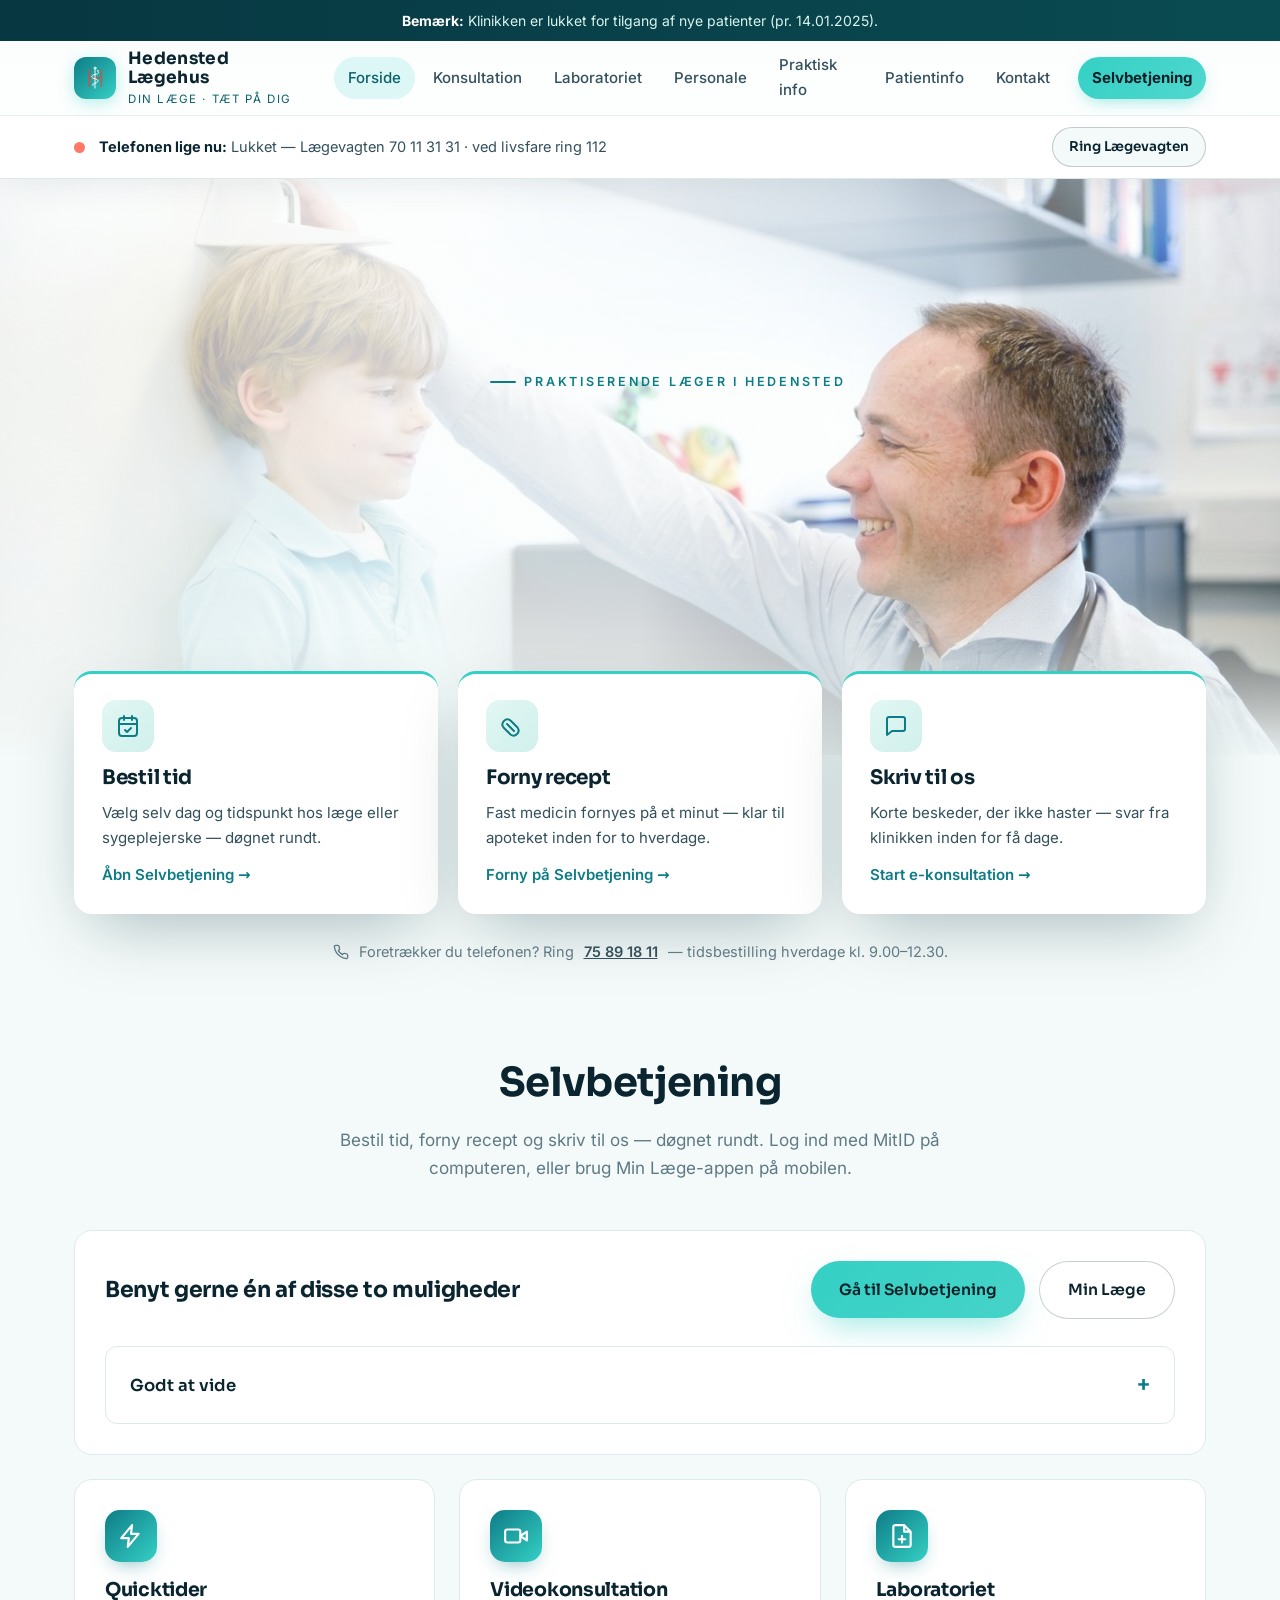
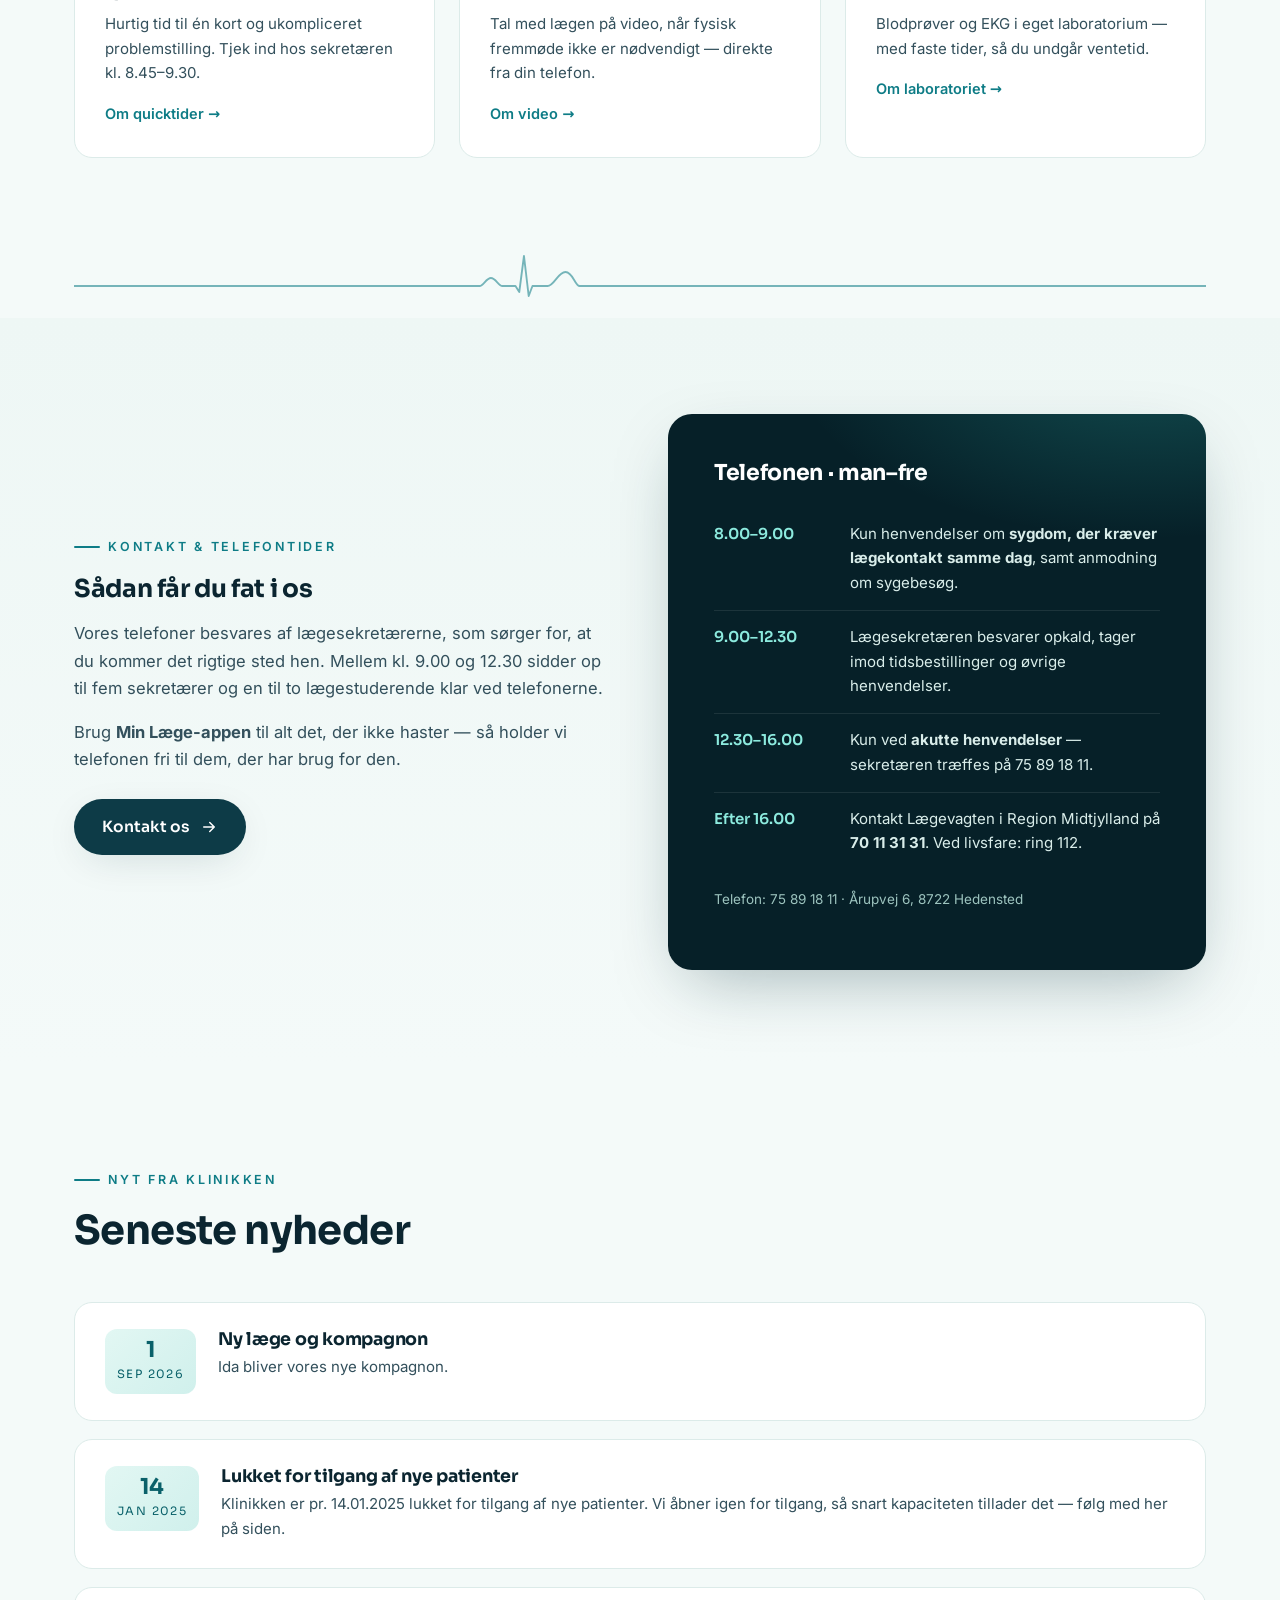
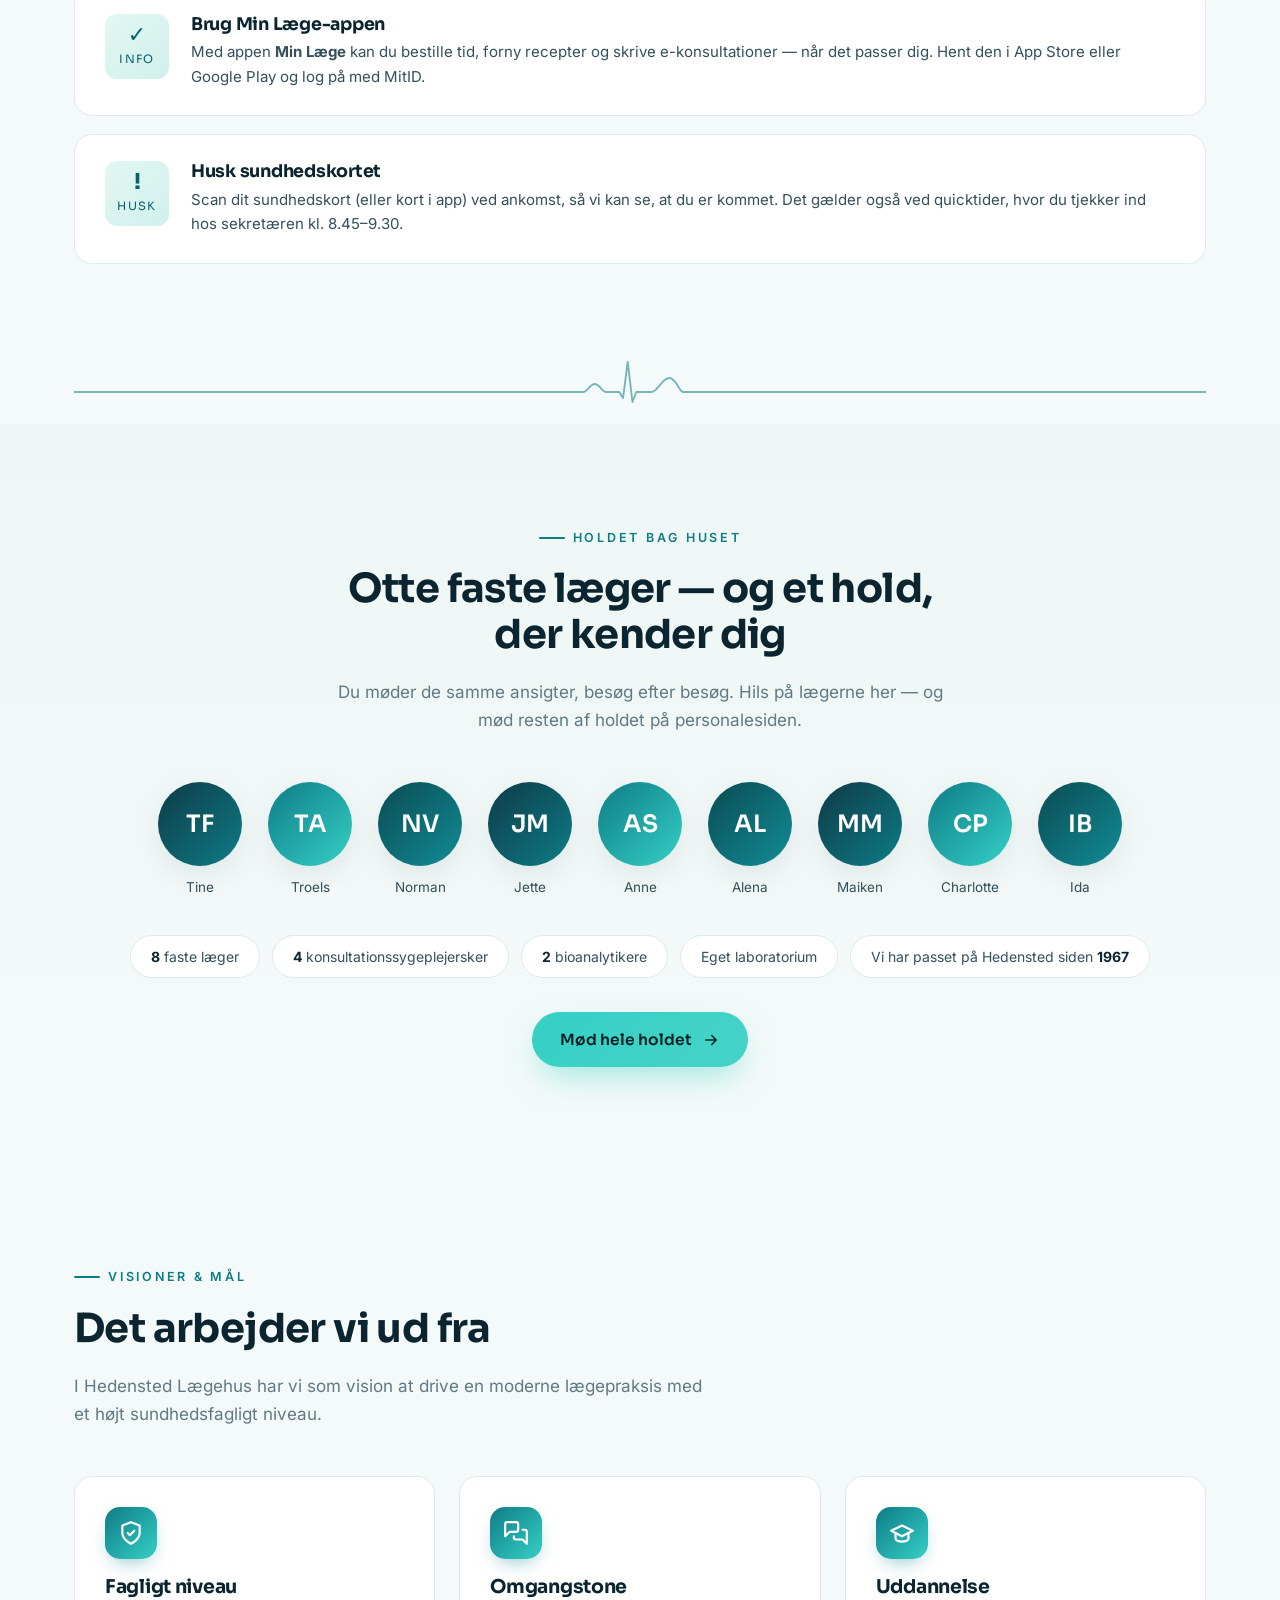
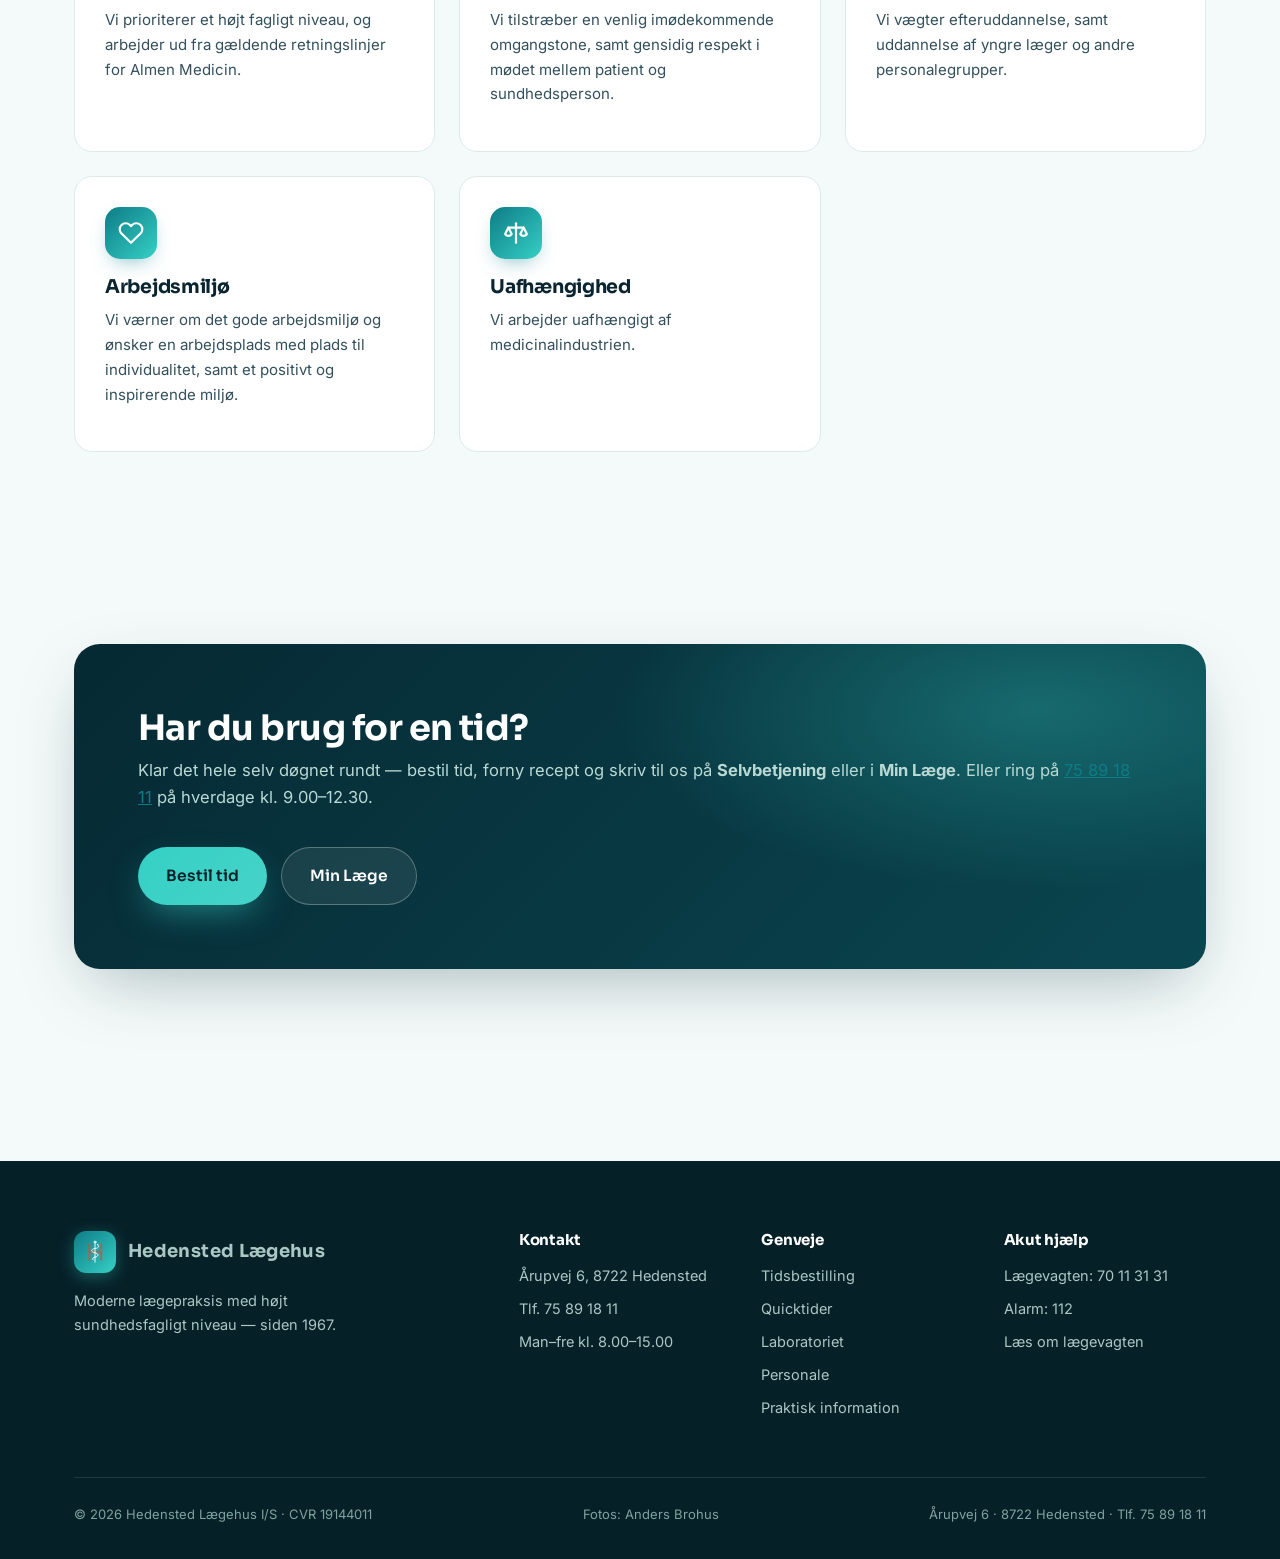
==== commit 3835f4d1: "Forside: 1967-chippen skrevet ud som hel sætning "Siden 1967" -> "Vi har passet på Hedensted siden 1" ====
--- a/index.html
+++ b/index.html
@@ -202,7 +202,7 @@
           <div class="hold-chip"><strong>4</strong> konsultationssygeplejersker</div>
           <div class="hold-chip"><strong>2</strong> bioanalytikere</div>
           <div class="hold-chip">Eget laboratorium</div>
-          <div class="hold-chip">Siden <strong>1967</strong></div>
+          <div class="hold-chip">Vi har passet på Hedensted siden <strong>1967</strong></div>
         </div>
         <div class="reveal reveal-d2" style="display:flex;justify-content:center">
           <a class="btn btn-primary" href="personale.html">
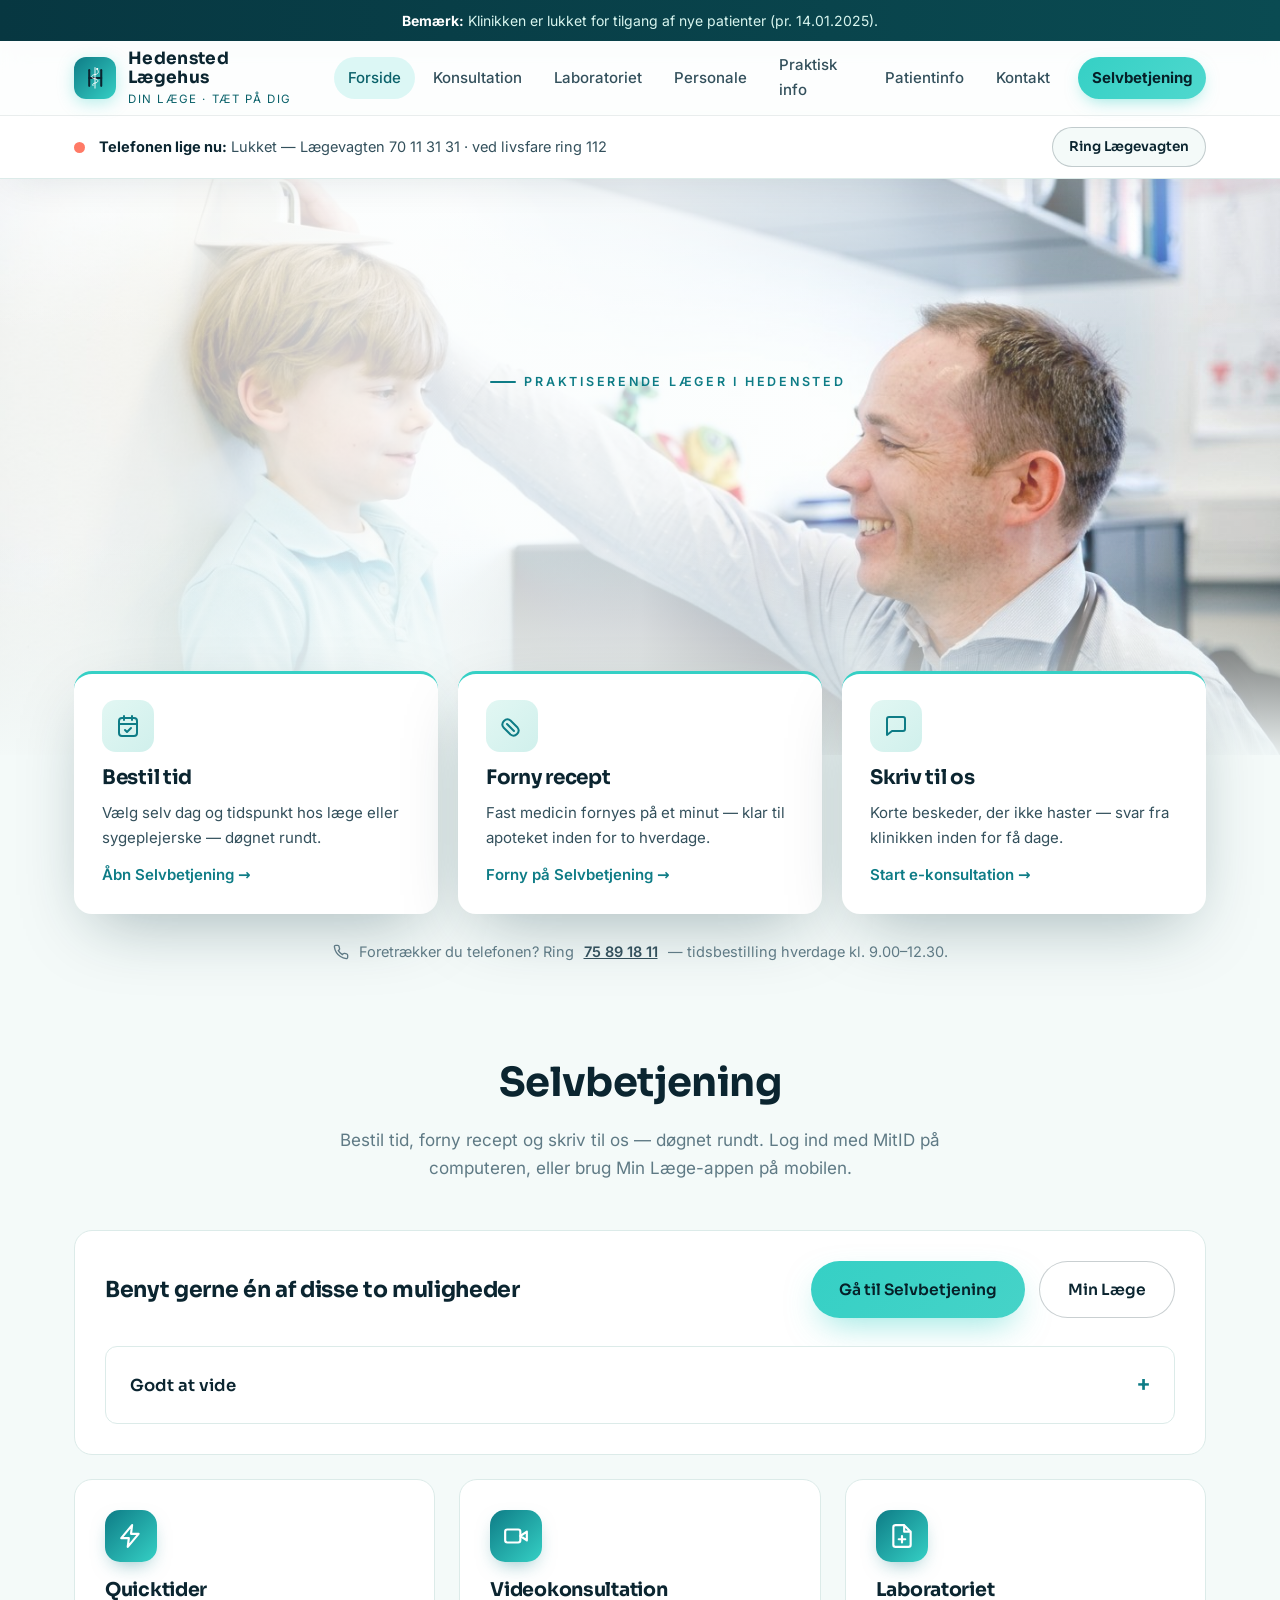
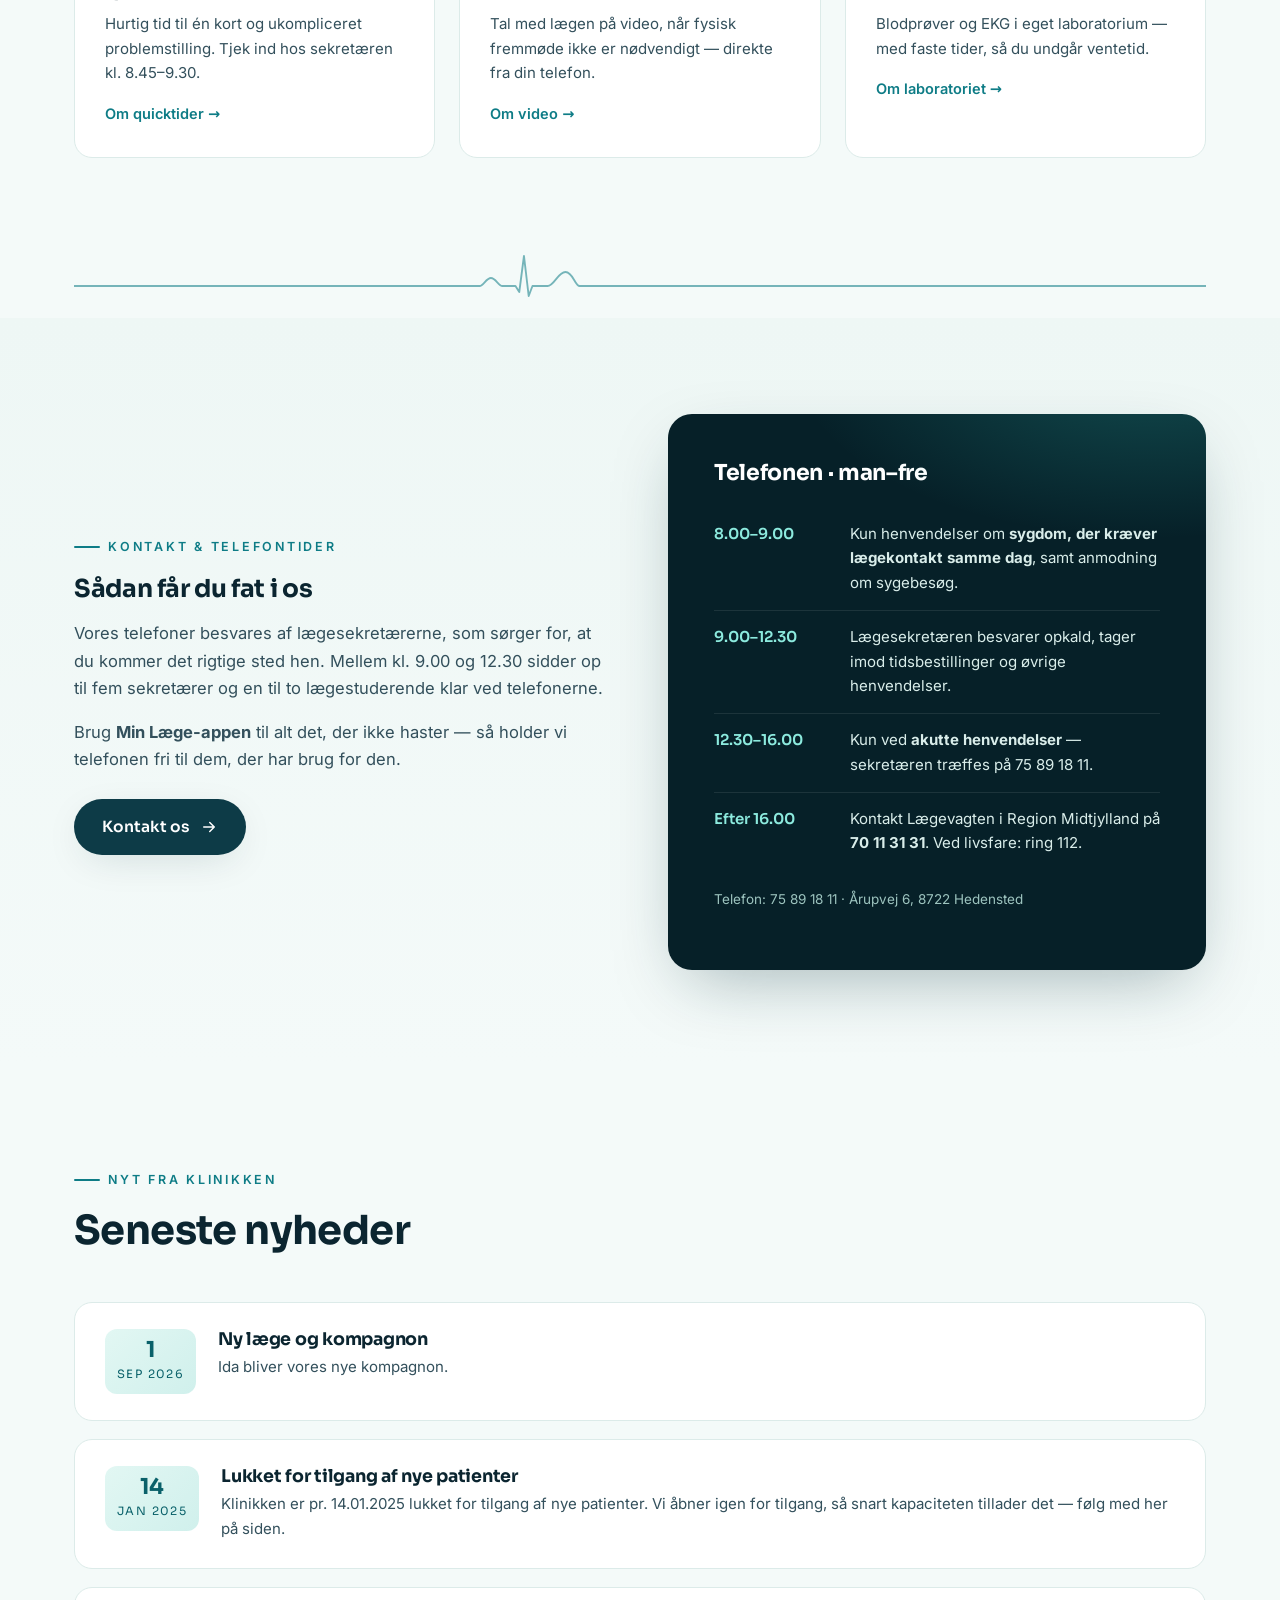
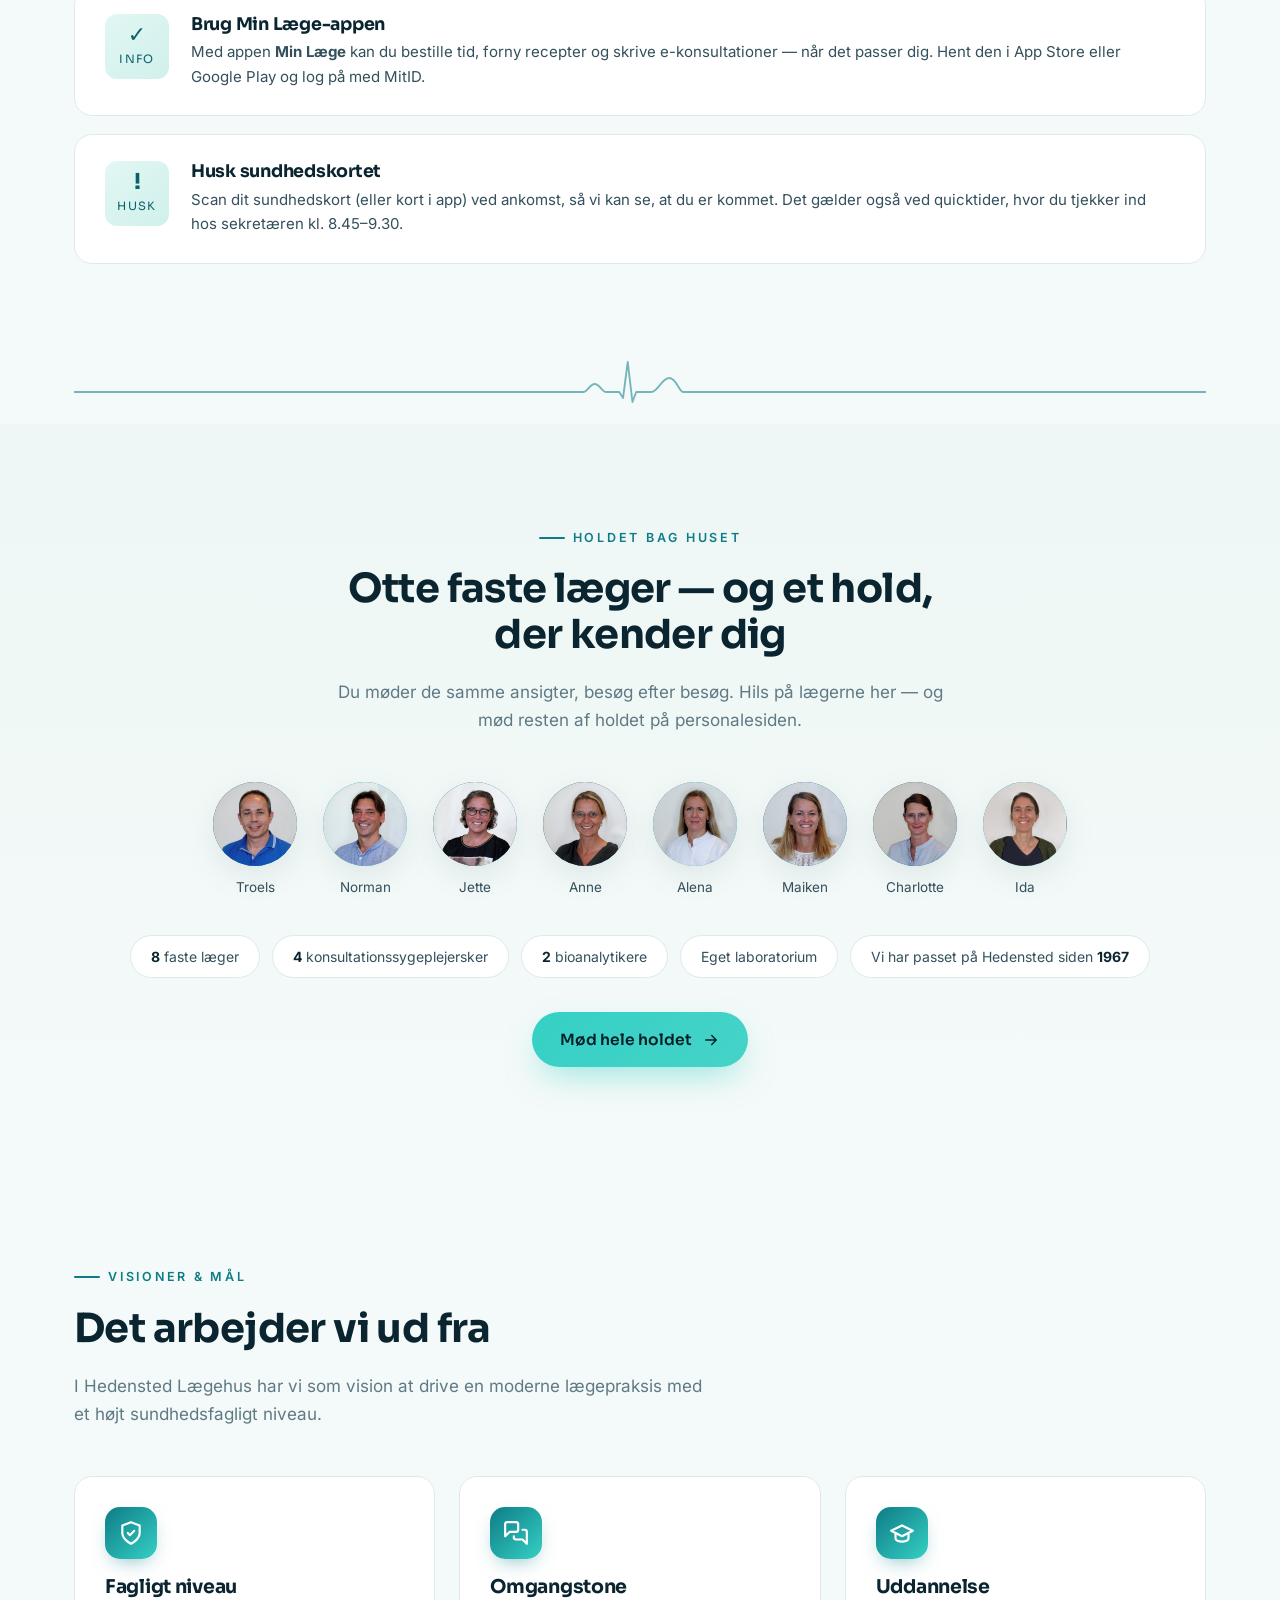
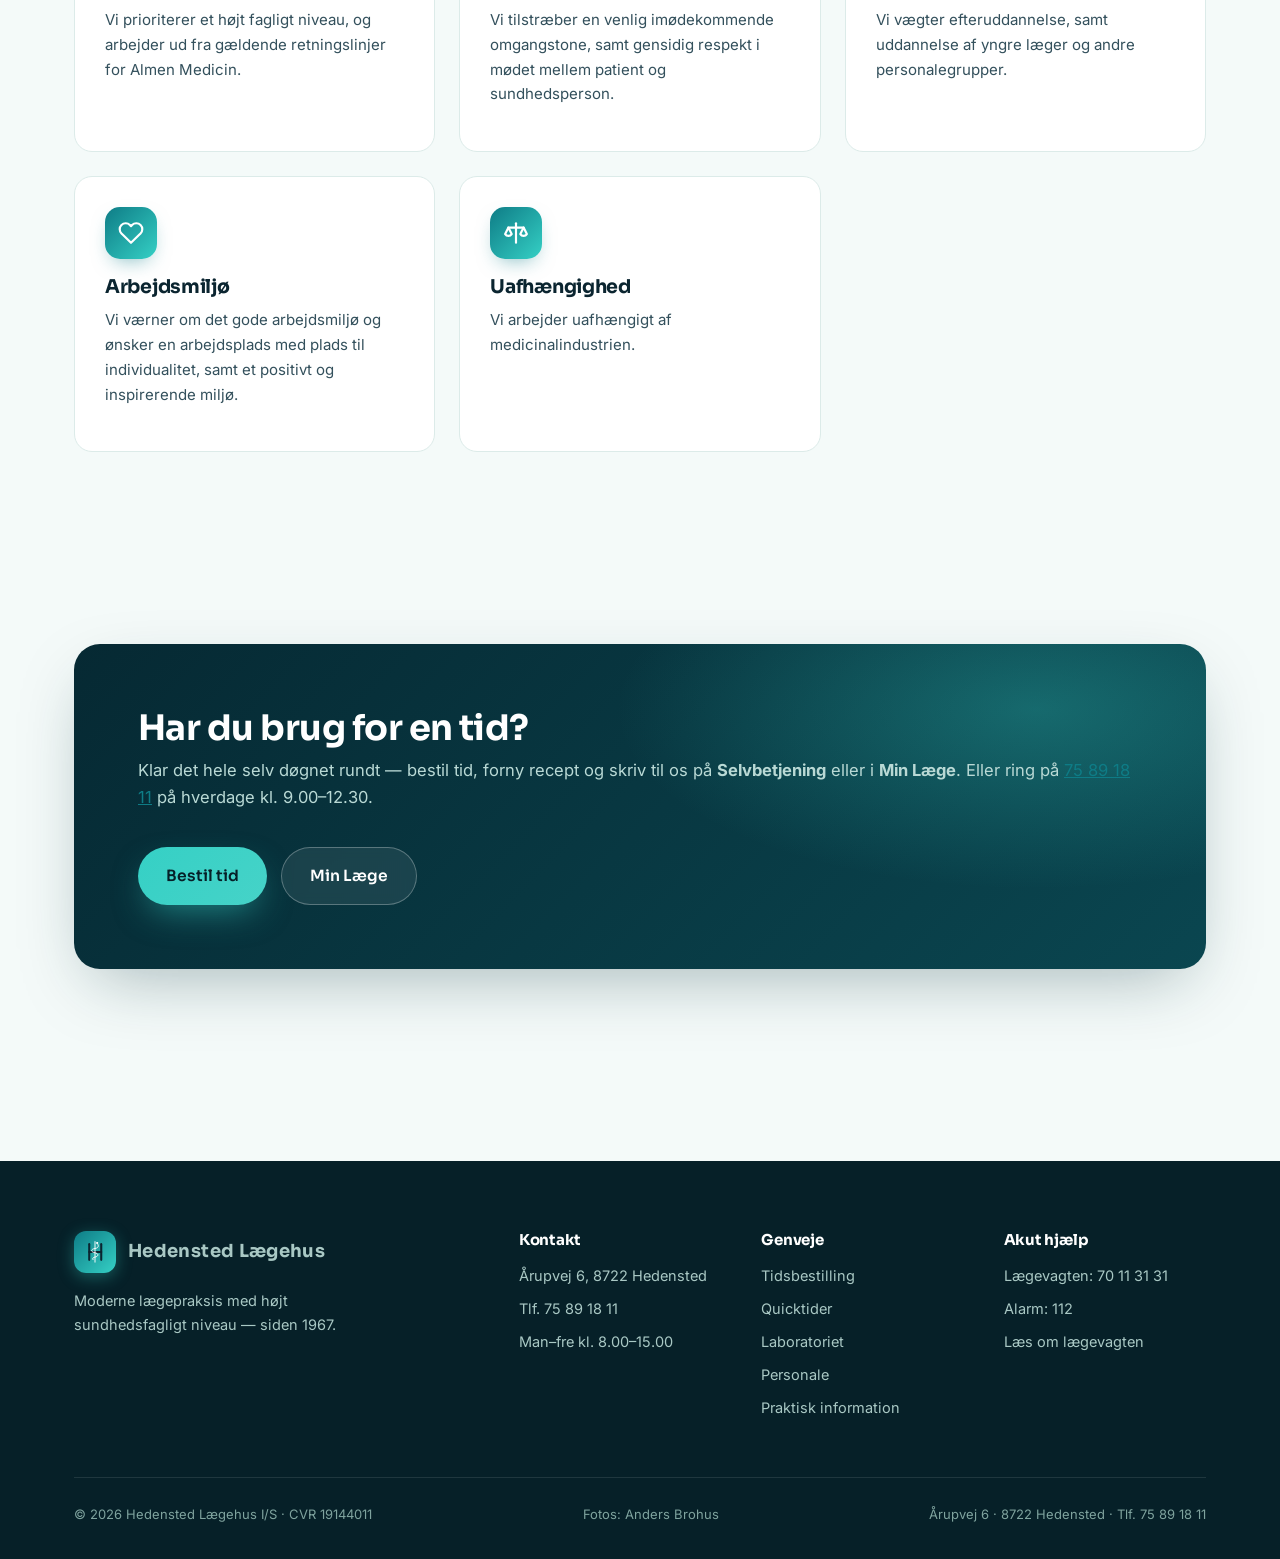
==== commit 20dd566a: "Logo: sort H og slangens hoved som stavens top H-vandmærket er nu i husets blæk-tone med fuld dæknin" ====
--- a/index.html
+++ b/index.html
@@ -20,7 +20,7 @@
     <div class="wrap header-inner">
       <a class="brand" href="index.html">
         <span class="brand-mark" aria-hidden="true">
-          <svg viewBox="0 0 40 52" fill="none" stroke-linecap="round" stroke-linejoin="round"><g stroke="#d24d3e" stroke-width="4.5" opacity="0.65"><path d="M7.5 9 V43"/><path d="M33.5 9 V43"/><path d="M7.5 26 H33.5"/></g><g stroke="#fff" stroke-width="2" transform="translate(8,0)"><circle cx="12" cy="4.5" r="2.2"/><path d="M12 6.7 V48"/><path d="M17.5 10.5 C22 13 20.5 17.5 12 18.5 C4.5 19.4 3 23.5 7 26 C10 27.8 16.5 27.5 18 31 C19.3 34.2 15.5 36.5 12 37 C8.5 37.5 5.5 39.5 7.5 42.5"/><circle cx="17.5" cy="10" r="0.4"/></g></svg>
+          <svg viewBox="0 0 40 52" fill="none" stroke-linecap="round" stroke-linejoin="round"><g stroke="#0b2530" stroke-width="4.5"><path d="M7.5 9 V43"/><path d="M33.5 9 V43"/><path d="M7.5 26 H33.5"/></g><g stroke="#fff" stroke-width="2" transform="translate(8,0)"><path d="M12 3.5 V48"/><path d="M16.6 7.2 C20.8 10.8 20.5 17.5 12 18.5 C4.5 19.4 3 23.5 7 26 C10 27.8 16.5 27.5 18 31 C19.3 34.2 15.5 36.5 12 37 C8.5 37.5 5.5 39.5 7.5 42.5"/><circle cx="16.4" cy="6.4" r="1.3"/><circle cx="16.9" cy="6" r="0.35"/></g></svg>
         </span>
         <span class="brand-text">
           <span class="name">Hedensted Lægehus</span>
@@ -276,7 +276,7 @@
         <div class="footer-brand">
           <a class="brand" href="index.html">
             <span class="brand-mark" aria-hidden="true">
-              <svg viewBox="0 0 40 52" fill="none" stroke-linecap="round" stroke-linejoin="round"><g stroke="#d24d3e" stroke-width="4.5" opacity="0.65"><path d="M7.5 9 V43"/><path d="M33.5 9 V43"/><path d="M7.5 26 H33.5"/></g><g stroke="#fff" stroke-width="2" transform="translate(8,0)"><circle cx="12" cy="4.5" r="2.2"/><path d="M12 6.7 V48"/><path d="M17.5 10.5 C22 13 20.5 17.5 12 18.5 C4.5 19.4 3 23.5 7 26 C10 27.8 16.5 27.5 18 31 C19.3 34.2 15.5 36.5 12 37 C8.5 37.5 5.5 39.5 7.5 42.5"/><circle cx="17.5" cy="10" r="0.4"/></g></svg>
+              <svg viewBox="0 0 40 52" fill="none" stroke-linecap="round" stroke-linejoin="round"><g stroke="#0b2530" stroke-width="4.5"><path d="M7.5 9 V43"/><path d="M33.5 9 V43"/><path d="M7.5 26 H33.5"/></g><g stroke="#fff" stroke-width="2" transform="translate(8,0)"><path d="M12 3.5 V48"/><path d="M16.6 7.2 C20.8 10.8 20.5 17.5 12 18.5 C4.5 19.4 3 23.5 7 26 C10 27.8 16.5 27.5 18 31 C19.3 34.2 15.5 36.5 12 37 C8.5 37.5 5.5 39.5 7.5 42.5"/><circle cx="16.4" cy="6.4" r="1.3"/><circle cx="16.9" cy="6" r="0.35"/></g></svg>
             </span>
             <span class="brand-text"><span class="name">Hedensted Lægehus</span></span>
           </a>
